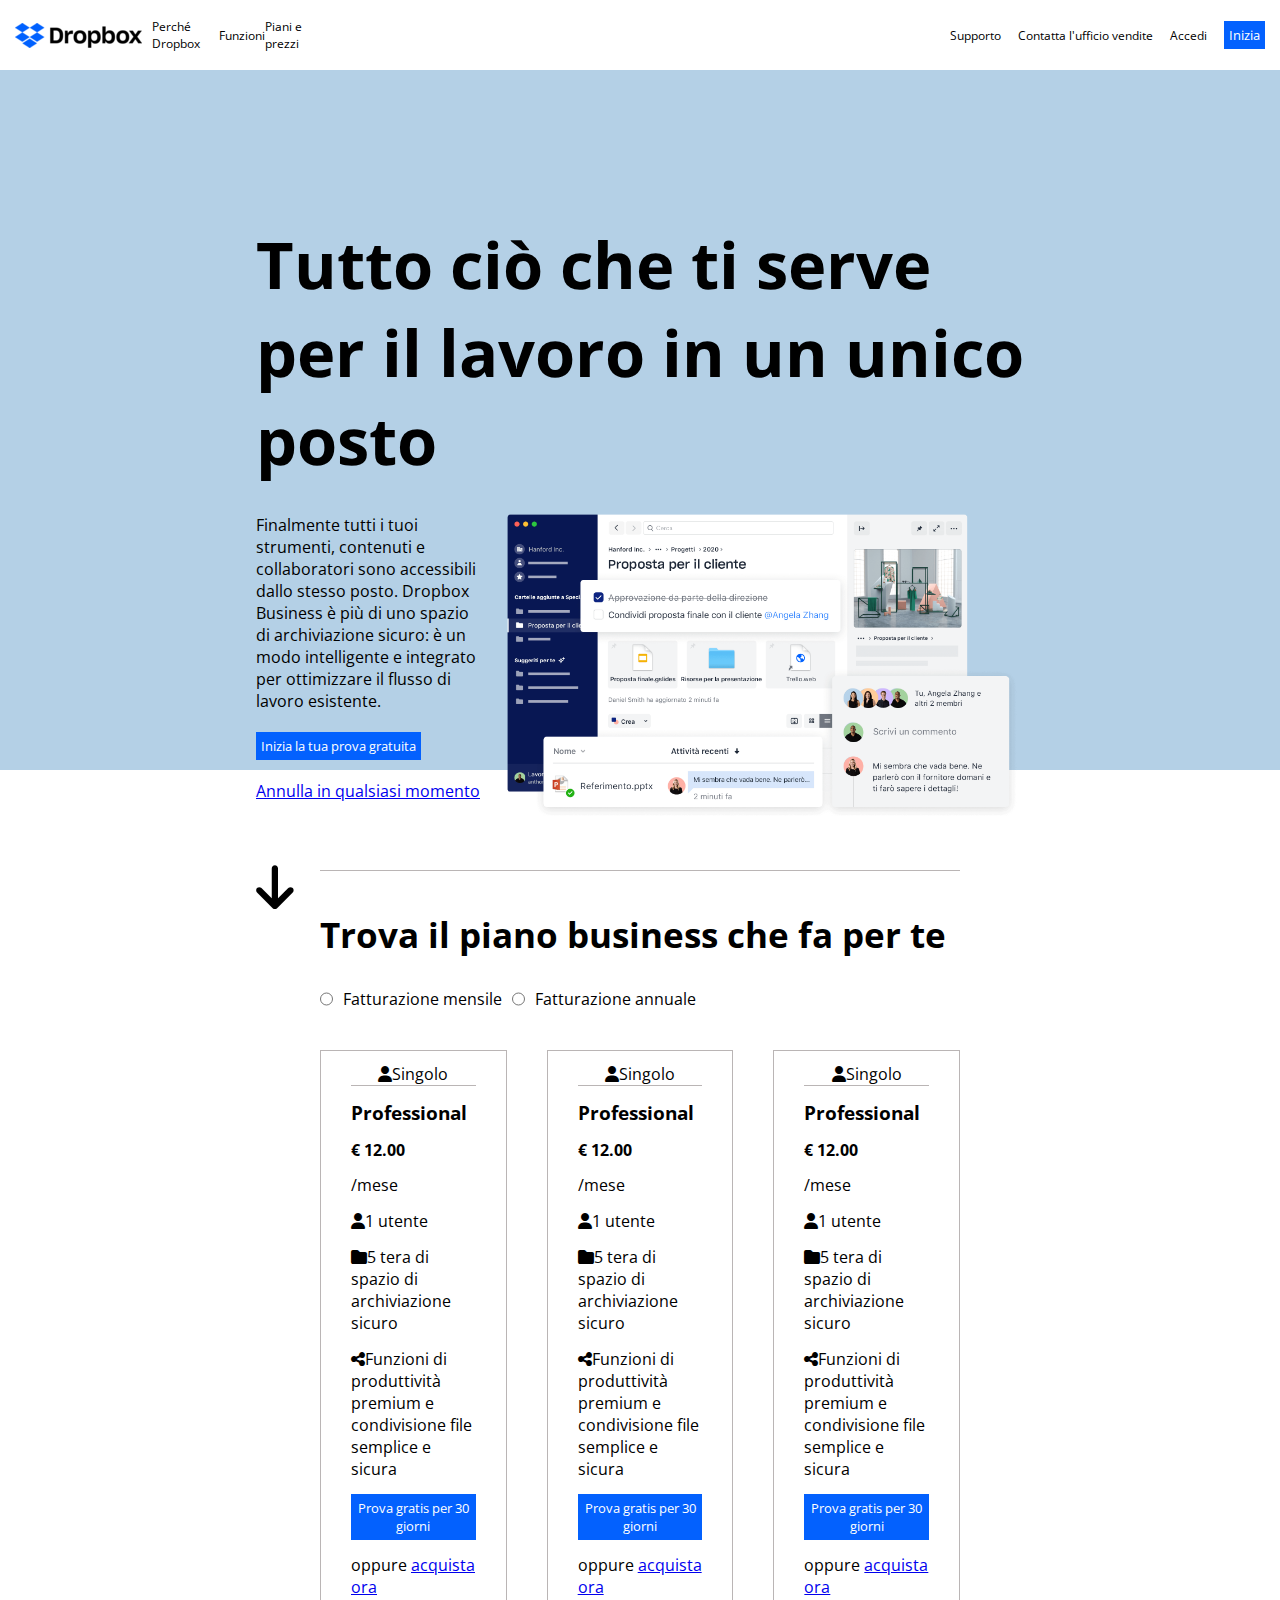
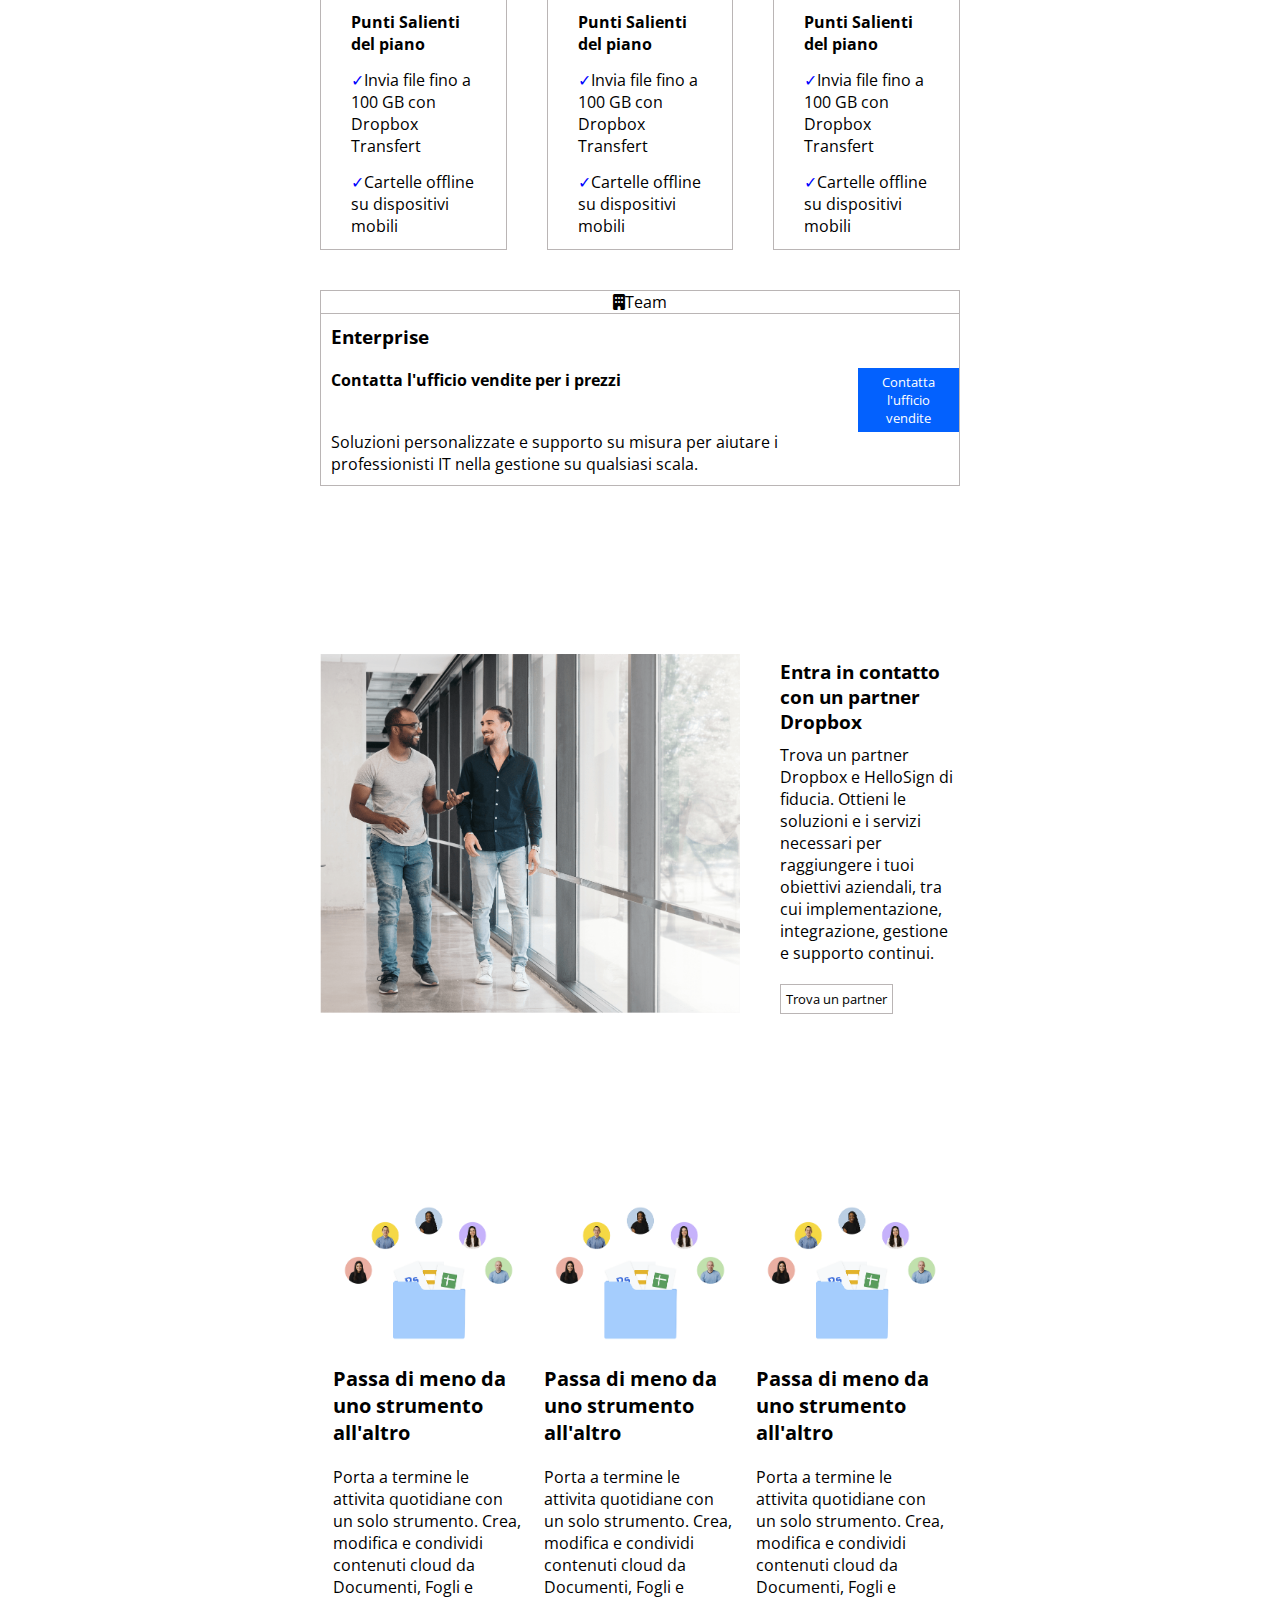
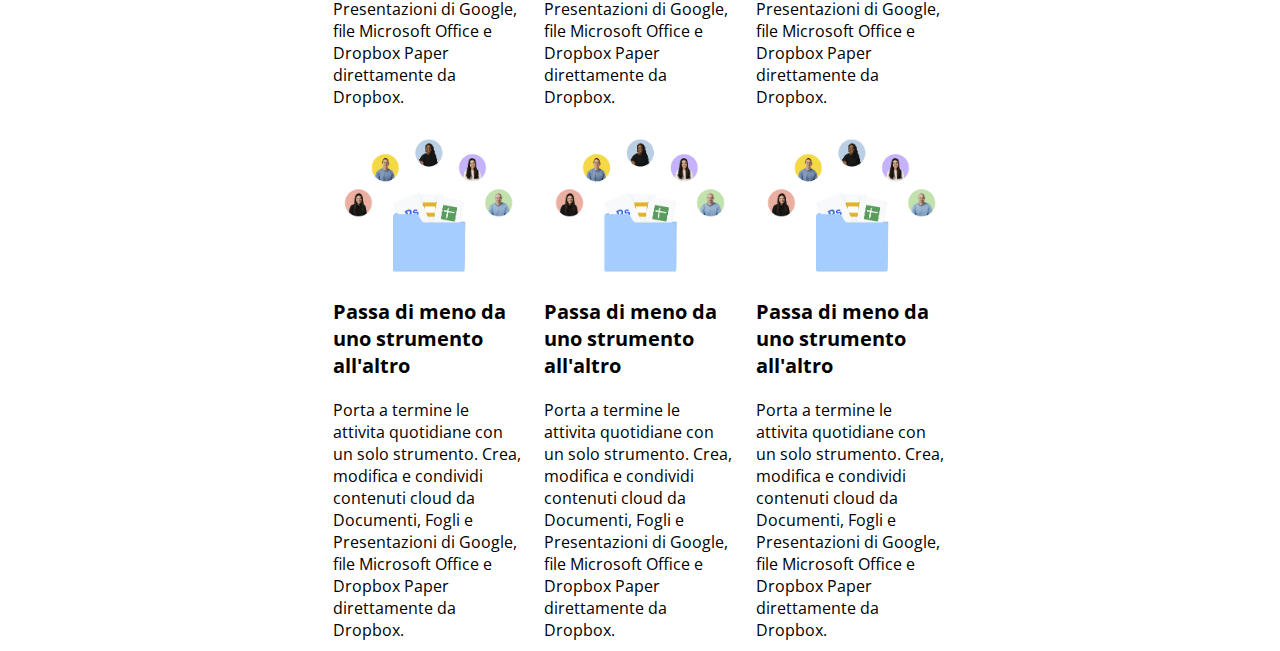
==== index.html @ 2110ebbe "add section operation" ====
<!DOCTYPE html>
<html lang="en">
<head>
    <meta charset="UTF-8">
    <meta name="viewport" content="width=device-width, initial-scale=1.0">
    <link rel="stylesheet" href="https://cdnjs.cloudflare.com/ajax/libs/font-awesome/6.7.1/css/all.min.css">
    <link rel="stylesheet" href="./css/style.css">
    <link href="https://fonts.googleapis.com/css2?family=Lato:ital,wght@0,100;0,300;0,400;0,700;0,900;1,100;1,300;1,400;1,700;1,900&family=Open+Sans:ital,wght@0,300..800;1,300..800&family=Roboto:ital,wght@0,100;0,300;0,400;0,500;0,700;0,900;1,100;1,300;1,400;1,500;1,700;1,900&display=swap" rel="stylesheet">
    <title>Dropbox</title>
</head>
<body>

    <!--header-->
    <header>

        <!--navbar header-->
        <nav class="navbar-header">
            <ul class="navbar-sx">
                <li class="logo"><img src="./img/logo-small.png" alt="logo dropbox"></li>
                <li><a href="#">Perché Dropbox</a></li>
                <li><a href="#">Funzioni</a></li>
                <li><a href="#">Piani e prezzi</a></li>
            </ul>
            <ul class="navbar-dx">
                <li><a href="#">Supporto</a></li>
                <li><a href="#">Contatta l'ufficio vendite</a></li>
                <li><a href="#">Accedi</a></li>
                <li><button>Inizia</button></li>
            </ul>
        </nav>
    </header>


    <!--jumbotron-->
    <section class="jumbotron">
        <h1>Tutto ciò che ti serve per il lavoro in un unico posto</h1> 
        <div class="jumbo-content">
            <div class="jumbo-paragraph">
                <p>Finalmente tutti i tuoi strumenti, contenuti e collaboratori sono accessibili dallo stesso posto.
                Dropbox Business è più di uno spazio di archiviazione sicuro: è un modo intelligente e integrato per ottimizzare il flusso di lavoro esistente.</p>
                <button>Inizia la tua prova gratuita</button><br>
                <a href="#">Annulla in qualsiasi momento</a><br>
                <i class="fa-solid fa-arrow-down"></i>    
            </div>
                  
            <div class="jumbo-image">
                <img src="./img/jumbo.png" alt="jumbo img">
            </div>
        </div>
    </section>
<!--main-->
<main class="container">

    <!--sezione piani acquisto-->
    <section class="plan">

        <!--titolo-->
        <h2>Trova il piano business che fa per te</h2>

        <!--radio button-->
        <label class="choice">
            <input type="radio" name="opzione" value="1"> Fatturazione mensile
            <input type="radio" name="opzione" value="2"> Fatturazione annuale
        </label>

        <!--card-->
        <div class="column">
            <div class="card">
                <p class="head"><span class="icon"><i class="fa-solid fa-user"></i></span>Singolo</p>
                <h3>Professional</h3>
                <h4>€ 12.00</h4>
                <p class="period">/mese</p>
                <p><span><i class="fa-solid fa-user"></i></span>1 utente</p>
                <p><span><i class="fa-solid fa-folder"></i></span>5 tera di spazio di archiviazione sicuro</p>
                <p><span><i class="fa-solid fa-share-nodes"></i></span>Funzioni di produttività premium e condivisione file semplice e sicura</p>
                <button>Prova gratis per 30 giorni</button>
                <p>oppure <a href="#">acquista ora</a></p>
                <h4>Punti Salienti del piano</h4>
                <p><span class="check">&check;</span>Invia file fino a 100 GB con Dropbox Transfert</p>
                <p><span class="check">&check;</span>Cartelle offline su dispositivi mobili</p>
            </div>

            <div class="card">
                <p class="head"><span class="icon"><i class="fa-solid fa-user"></i></span>Singolo</p>
                <h3>Professional</h3>
                <h4>€ 12.00</h4>
                <p class="period">/mese</p>
                <p><span><i class="fa-solid fa-user"></i></span>1 utente</p>
                <p><span><i class="fa-solid fa-folder"></i></span>5 tera di spazio di archiviazione sicuro</p>
                <p><span><i class="fa-solid fa-share-nodes"></i></span>Funzioni di produttività premium e condivisione file semplice e sicura</p>
                <button>Prova gratis per 30 giorni</button>
                <p>oppure <a href="#">acquista ora</a></p>
                <h4>Punti Salienti del piano</h4>
                <p><span class="check">&check;</span>Invia file fino a 100 GB con Dropbox Transfert</p>
                <p><span class="check">&check;</span>Cartelle offline su dispositivi mobili</p>
            </div>
            
            <div class="card">
                <p class="head"><span class="icon"><i class="fa-solid fa-user"></i></span>Singolo</p>
                <h3>Professional</h3>
                <h4>€ 12.00</h4>
                <p class="period">/mese</p>
                <p><span><i class="fa-solid fa-user"></i></span>1 utente</p>
                <p><span><i class="fa-solid fa-folder"></i></span>5 tera di spazio di archiviazione sicuro</p>
                <p><span><i class="fa-solid fa-share-nodes"></i></span>Funzioni di produttività premium e condivisione file semplice e sicura</p>
                <button>Prova gratis per 30 giorni</button>
                <p>oppure <a href="#">acquista ora</a></p>
                <h4>Punti Salienti del piano</h4>
                <p><span class="check">&check;</span>Invia file fino a 100 GB con Dropbox Transfert</p>
                <p><span class="check">&check;</span>Cartelle offline su dispositivi mobili</p>
            </div>
        </div>

        <div class="team">
           <div class="head"><span><i class="fa-solid fa-building"></i></span>Team</div>
                <div class="team-body">
                    <div class="enterprise">
                        <h3>Enterprise</h3>
                        <h4>Contatta l'ufficio vendite per i prezzi</h4>
                        <p>Soluzioni personalizzate e supporto su misura per aiutare i professionisti IT nella gestione su qualsiasi scala.</p>
                    </div>
                    <div class="office">
                        <button>Contatta l'ufficio vendite</button>
                    </div>
                </div>
           
        </div>

        <!--sezione partner-->
        <div class="partner">
            <div class="partner-content">
                <div class="partner-image">
                    <img src="./img/partner.png" alt="due colleghi in ufficio">
                </div>
                <div class="partner-p">
                    <h3>Entra in contatto con un partner Dropbox</h3>
                    <p>Trova un partner Dropbox e HelloSign di fiducia. Ottieni le soluzioni e i servizi necessari per raggiungere i tuoi obiettivi aziendali, tra cui implementazione, integrazione, gestione e supporto continui.</p>
                    <button>Trova un partner</button>
                </div>
            </div>
            
            
        </div>

<!--sezione operazioni dropbox-->

            

<section class="operation">
            
    <div class="operation-content">
        <div class="card-business">
            <div class="card-business-image">
                <img src="./img/business-feature-switching-tools.png" alt="immagine dropbox">
            </div>
            <div class="card-business-p">
                <h2>Passa di meno da uno strumento all'altro</h2>
                <p>Porta a termine le attivita quotidiane con un solo strumento. Crea, modifica e condividi contenuti cloud da
                Documenti, Fogli e Presentazioni di Google, file Microsoft Office e Dropbox
                Paper direttamente da Dropbox.</p>
            </div>
        </div>

        <div class="card-business">
            <div class="card-business-image">
                <img src="./img/business-feature-switching-tools.png" alt="immagine dropbox">
            </div>
            <div class="card-business-p">
                <h2>Passa di meno da uno strumento all'altro</h2>
                <p>Porta a termine le attivita quotidiane con un solo strumento. Crea, modifica e condividi contenuti cloud da
                Documenti, Fogli e Presentazioni di Google, file Microsoft Office e Dropbox
                Paper direttamente da Dropbox.</p>
            </div>
        </div>

        <div class="card-business">
            <div class="card-business-image">
                <img src="./img/business-feature-switching-tools.png" alt="immagine dropbox">
            </div>
            <div class="card-business-p">
                <h2>Passa di meno da uno strumento all'altro</h2>
                <p>Porta a termine le attivita quotidiane con un solo strumento. Crea, modifica e condividi contenuti cloud da
                Documenti, Fogli e Presentazioni di Google, file Microsoft Office e Dropbox
                Paper direttamente da Dropbox.</p>
            </div>
        </div>

        <div class="card-business">
            <div class="card-business-image">
                <img src="./img/business-feature-switching-tools.png" alt="immagine dropbox">
            </div>
            <div class="card-business-p">
                <h2>Passa di meno da uno strumento all'altro</h2>
                <p>Porta a termine le attivita quotidiane con un solo strumento. Crea, modifica e condividi contenuti cloud da
                Documenti, Fogli e Presentazioni di Google, file Microsoft Office e Dropbox
                Paper direttamente da Dropbox.</p>
            </div>
        </div>


        <div class="card-business">
            <div class="card-business-image">
                <img src="./img/business-feature-switching-tools.png" alt="immagine dropbox">
            </div>
            <div class="card-business-p">
                <h2>Passa di meno da uno strumento all'altro</h2>
                <p>Porta a termine le attivita quotidiane con un solo strumento. Crea, modifica e condividi contenuti cloud da
                Documenti, Fogli e Presentazioni di Google, file Microsoft Office e Dropbox
                Paper direttamente da Dropbox.</p>
            </div>
        </div>

        <div class="card-business">
            <div class="card-business-image">
                <img src="./img/business-feature-switching-tools.png" alt="immagine dropbox">
            </div>
            <div class="card-business-p">
                <h2>Passa di meno da uno strumento all'altro</h2>
                <p>Porta a termine le attivita quotidiane con un solo strumento. Crea, modifica e condividi contenuti cloud da
                Documenti, Fogli e Presentazioni di Google, file Microsoft Office e Dropbox
                Paper direttamente da Dropbox.</p>
            </div>
        </div>
            

        
    </div>
    
</section>


    










    </main>
---- css/style.css ----
* {
    margin:0;
    padding:0;
    box-sizing:border-box;
}

body * {
    font-family:"Open Sans";
}

header {
    display:flex;
    align-items:center;
    width:100%;
    height:70px;
}

.logo {
    display:flex;
    justify-content:center;
    /*debug*/
    padding:10px;
}

.navbar-header {
    display:flex;
    align-items:center;
    justify-content:space-between;
    width:100%;
    padding-left:5px;
    padding-right:15px;
    font-size:12px;
}

.navbar-header ul {
    display:flex;
    justify-content:space-between;
    align-items:center;
    width:25%;
}

.navbar-header ul li{
    display:flex;
    justify-content:space-between;
    align-items:center;
    list-style-type:none;
}

.navbar-header ul li a {
    text-decoration:none;
    color:black;
}
button{
    background-color:#0361FE;
    color:white;
    border:none;
    padding:5px;
}

.jumbotron {
    width:100%;
    background-color:#B4D0E6;
    height:700px;
}

.jumbo-content {
    margin:0 auto;
    width:80%;
}

h1 {
    margin:0 auto;
    width:60%;
    font-size:65px;
    padding-top:150px;
}

.jumbo-content{
    display:flex;
    justify-content:center;
    width:60%;
    padding-top:30px;
}

.jumbo-paragraph{
    width:30%;
}
.jumbo-paragraph > * {
    margin-bottom:20px;
}

.fa-arrow-down {
    margin-top:60px;
    font-size:50px;
}

.jumbo-image{
    width:70%;
}

.jumbo-image img {
    max-width:100%;
}

/*plan*/

.container {
    margin:0 auto;
    width:50%;
}

.plan{
    /*debug*/
    margin-top:100px;
    border-top:1px solid rgb(186, 181, 181);
}

h2{
    font-size:35px;
    margin-top:40px;
    
}

.choice {
    margin-top:30px;
    display:flex;
    gap:10px;
}

.column{
    display:flex;
    align-content: space-between; 
    gap:40px;
    margin-top:40px;
    height:800px;
}

.head{
    text-align:center;
    border-bottom:1px solid rgb(186, 181, 181);
}

.check {
    color:blue;
}

.card{
    display:flex;
    flex-direction:column;  
    justify-content:space-around;
    align-content:center;
    width:33%;
    padding: 5px 30px;
    border:1px solid rgb(186, 181, 181);
}

.team {
    margin-top:40px;
    border:1px solid rgb(186, 181, 181);
}

.team-body{
    display:flex;
    justify-content:space-between;
    align-items:center;
}

.enterprise>*{
    padding:10px;
}

.enterprise > :last-child {
    margin-top: 20px;
}

.partner-content {
    display:flex;
    align-items:center;
    justify-content:center;
    gap:40px;
    height:700px;
}

.partner-image{
    width:70%;
}

.partner-image img{
    max-width:100%;
}

.partner-p{
    width:30%;
}

.partner-p p {
    margin-top:10px;
    margin-bottom:20px;
}

.partner-p button{
    background-color:white;
    color:black;
    border: 1px solid rgb(186, 181, 181);
}

.operation {
    
    background:blue;
}

.operation-content{
    margin:0 auto;
    display:flex;
    flex-wrap:wrap;
    justify-content:center;
    align-items:center;
    background-color:white;
    width:100%
}

.card-business{
    padding:10px;
    width:33%;
}

.card-business-image {
    width:100%;
    height:60%;
}

.card-business-image img {
    max-width:100%;
}

.card-business-p {
    height:40%;
    width:100%;
}

.card-business-p h2 {
    font-size:20px;
    width:100%;
    margin-top:10px;
    margin-bottom:20px;
}
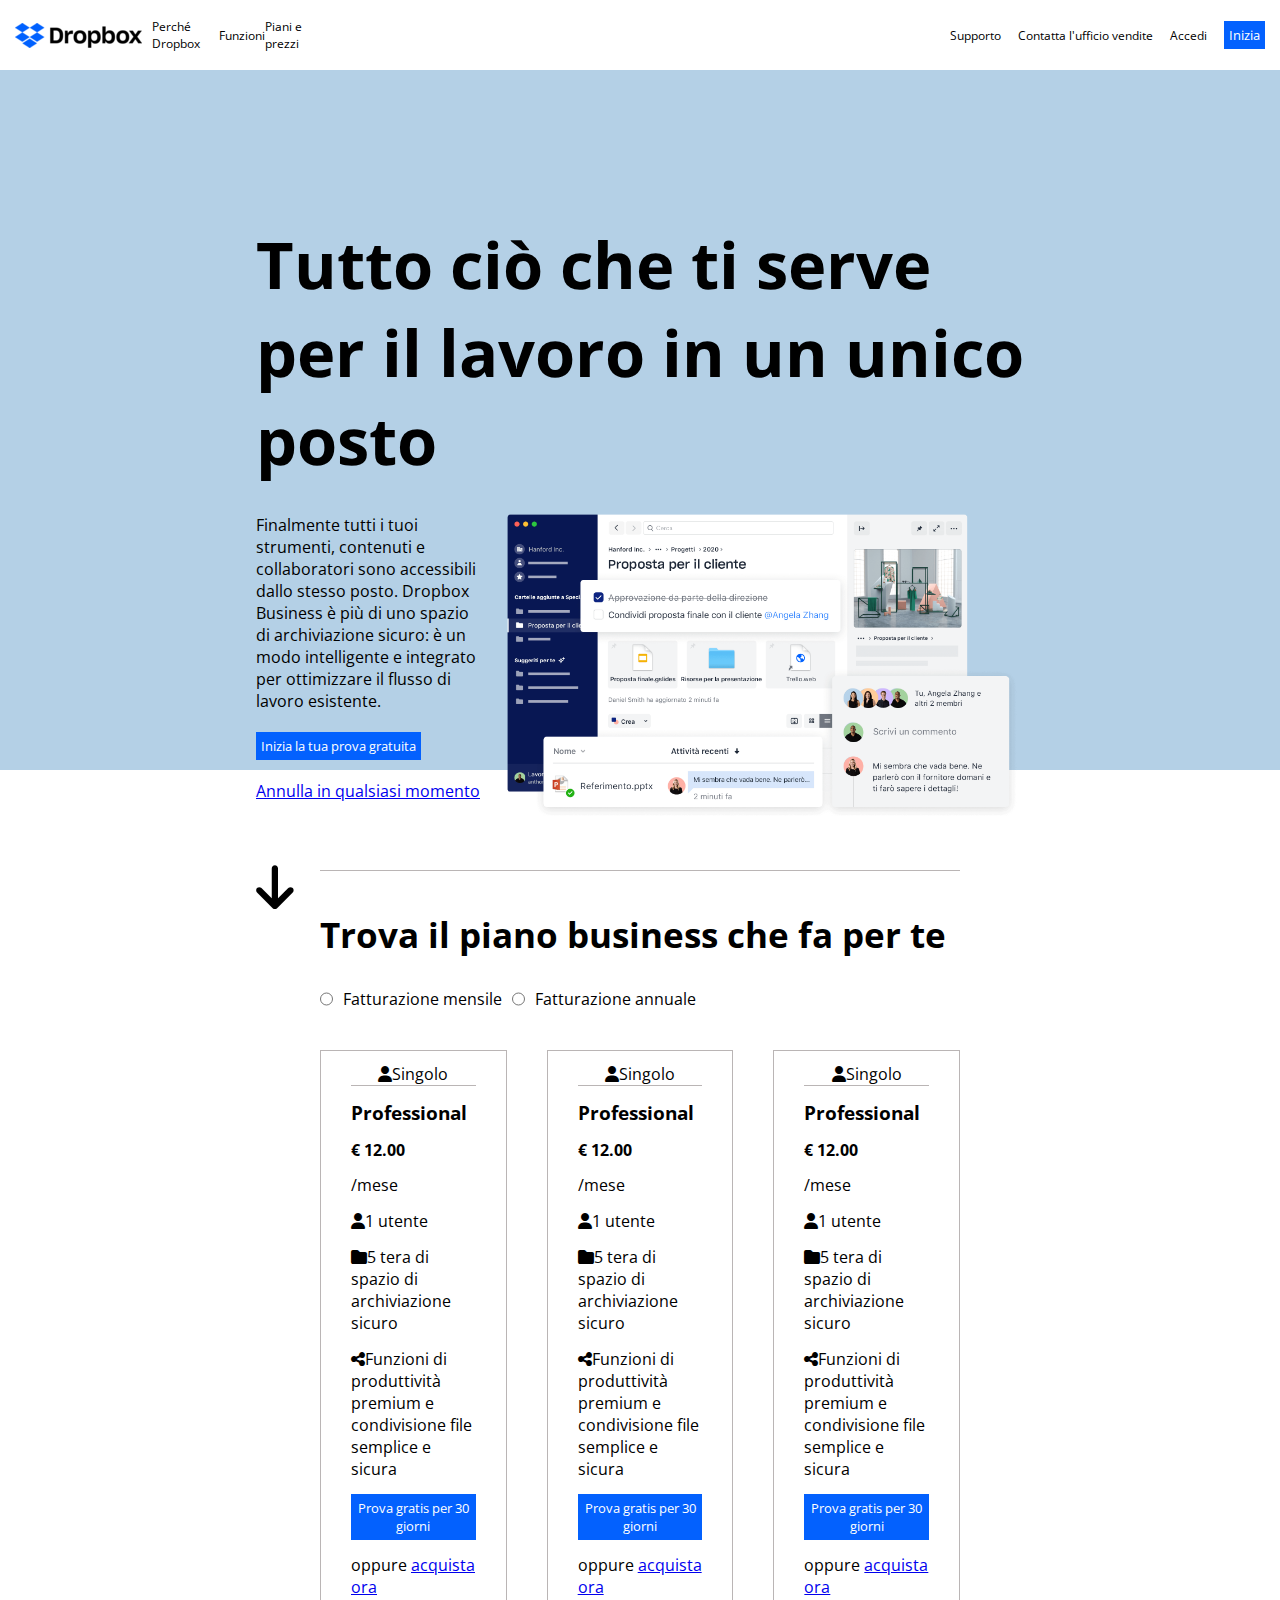
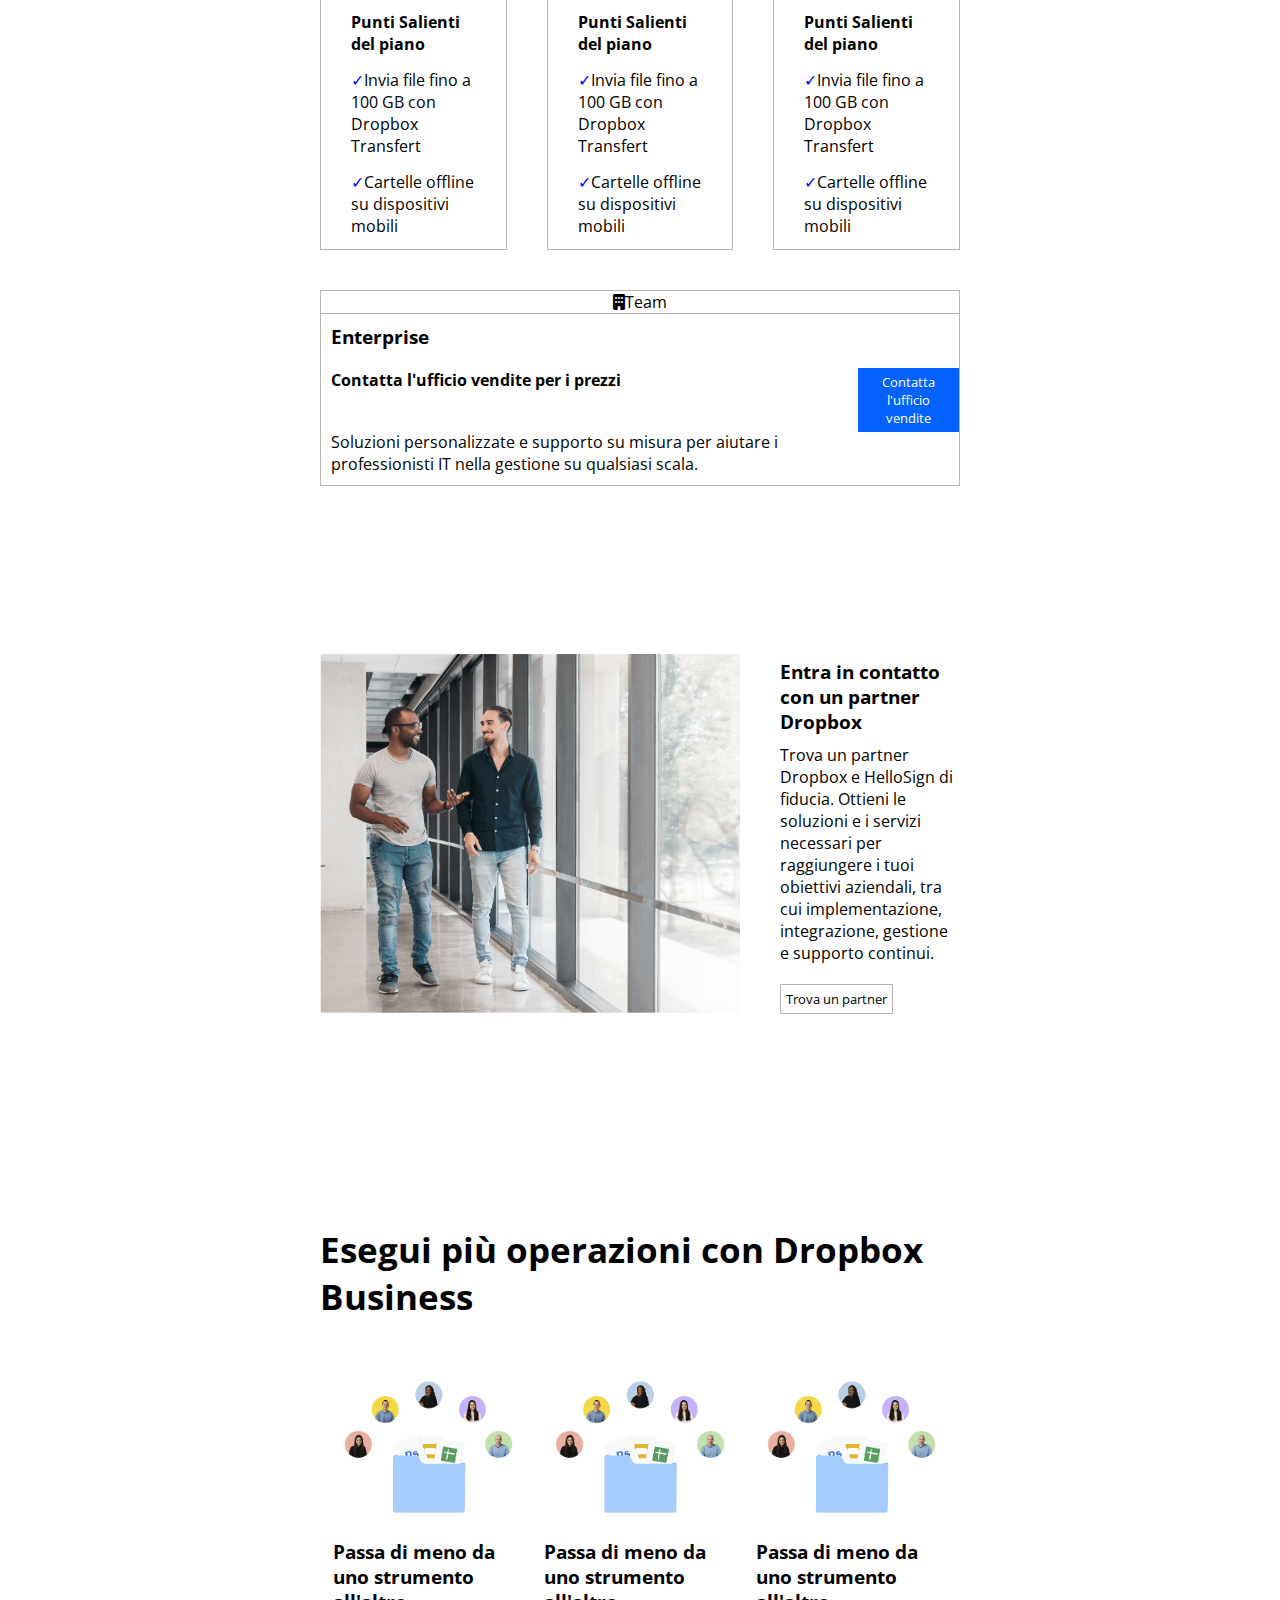
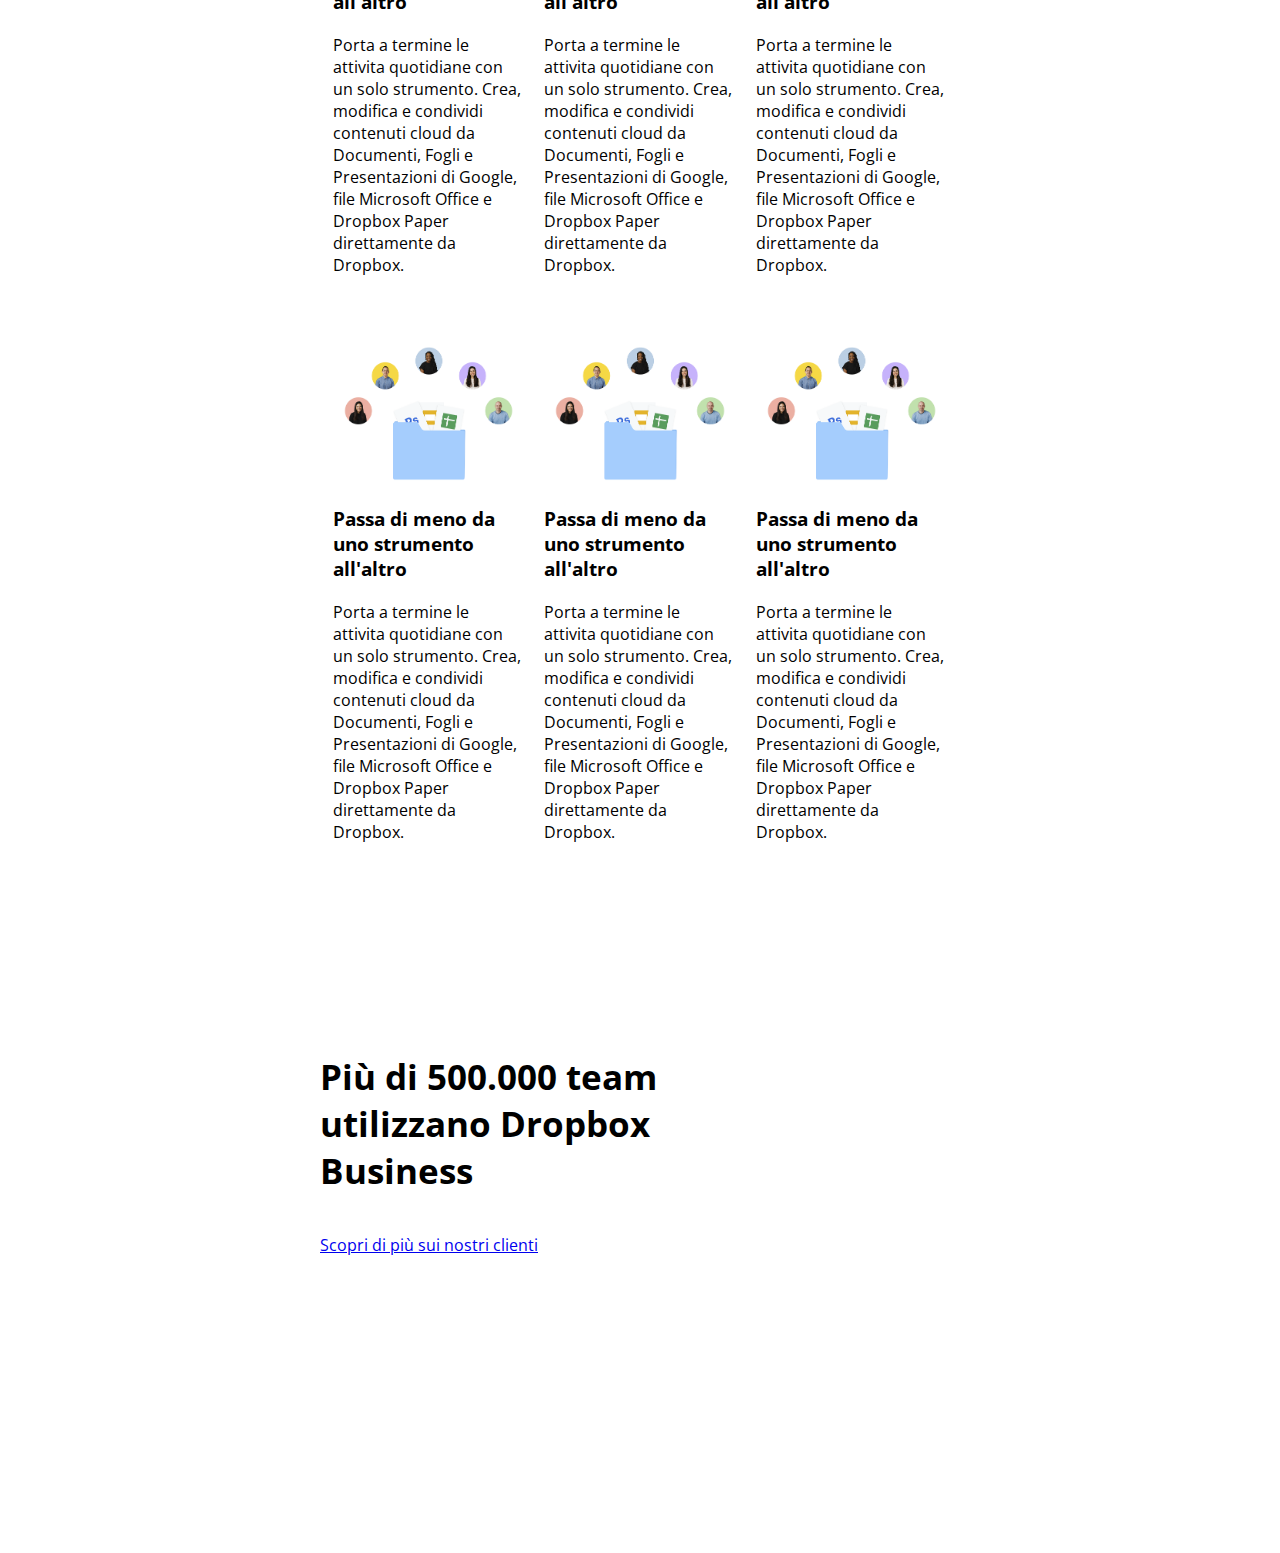
==== commit 03b8b923: "add last section" ====
--- a/index.html
+++ b/index.html
@@ -147,75 +147,76 @@
             
 
 <section class="operation">
-            
+    <h2>Esegui più operazioni con Dropbox Business</h2>
     <div class="operation-content">
-        <div class="card-business">
-            <div class="card-business-image">
-                <img src="./img/business-feature-switching-tools.png" alt="immagine dropbox">
-            </div>
-            <div class="card-business-p">
-                <h2>Passa di meno da uno strumento all'altro</h2>
-                <p>Porta a termine le attivita quotidiane con un solo strumento. Crea, modifica e condividi contenuti cloud da
-                Documenti, Fogli e Presentazioni di Google, file Microsoft Office e Dropbox
-                Paper direttamente da Dropbox.</p>
-            </div>
-        </div>
-
-        <div class="card-business">
-            <div class="card-business-image">
-                <img src="./img/business-feature-switching-tools.png" alt="immagine dropbox">
-            </div>
-            <div class="card-business-p">
-                <h2>Passa di meno da uno strumento all'altro</h2>
-                <p>Porta a termine le attivita quotidiane con un solo strumento. Crea, modifica e condividi contenuti cloud da
-                Documenti, Fogli e Presentazioni di Google, file Microsoft Office e Dropbox
-                Paper direttamente da Dropbox.</p>
-            </div>
-        </div>
-
-        <div class="card-business">
-            <div class="card-business-image">
-                <img src="./img/business-feature-switching-tools.png" alt="immagine dropbox">
-            </div>
-            <div class="card-business-p">
-                <h2>Passa di meno da uno strumento all'altro</h2>
-                <p>Porta a termine le attivita quotidiane con un solo strumento. Crea, modifica e condividi contenuti cloud da
-                Documenti, Fogli e Presentazioni di Google, file Microsoft Office e Dropbox
-                Paper direttamente da Dropbox.</p>
-            </div>
-        </div>
-
-        <div class="card-business">
-            <div class="card-business-image">
-                <img src="./img/business-feature-switching-tools.png" alt="immagine dropbox">
-            </div>
-            <div class="card-business-p">
-                <h2>Passa di meno da uno strumento all'altro</h2>
-                <p>Porta a termine le attivita quotidiane con un solo strumento. Crea, modifica e condividi contenuti cloud da
-                Documenti, Fogli e Presentazioni di Google, file Microsoft Office e Dropbox
-                Paper direttamente da Dropbox.</p>
-            </div>
-        </div>
-
-
-        <div class="card-business">
-            <div class="card-business-image">
-                <img src="./img/business-feature-switching-tools.png" alt="immagine dropbox">
-            </div>
-            <div class="card-business-p">
-                <h2>Passa di meno da uno strumento all'altro</h2>
-                <p>Porta a termine le attivita quotidiane con un solo strumento. Crea, modifica e condividi contenuti cloud da
-                Documenti, Fogli e Presentazioni di Google, file Microsoft Office e Dropbox
-                Paper direttamente da Dropbox.</p>
-            </div>
-        </div>
-
-        <div class="card-business">
-            <div class="card-business-image">
-                <img src="./img/business-feature-switching-tools.png" alt="immagine dropbox">
-            </div>
-            <div class="card-business-p">
-                <h2>Passa di meno da uno strumento all'altro</h2>
+        
+        <div class="card-business">
+            <div class="card-business-image">
+                <img src="./img/business-feature-switching-tools.png" alt="immagine dropbox">
+            </div>
+            <div class="card-business-p">
+                <h3>Passa di meno da uno strumento all'altro</h3>
+                <p>Porta a termine le attivita quotidiane con un solo strumento. Crea, modifica e condividi contenuti cloud da
+                Documenti, Fogli e Presentazioni di Google, file Microsoft Office e Dropbox
+                Paper direttamente da Dropbox.</p>
+            </div>
+        </div>
+
+        <div class="card-business">
+            <div class="card-business-image">
+                <img src="./img/business-feature-switching-tools.png" alt="immagine dropbox">
+            </div>
+            <div class="card-business-p">
+                <h3>Passa di meno da uno strumento all'altro</h3>
+                <p>Porta a termine le attivita quotidiane con un solo strumento. Crea, modifica e condividi contenuti cloud da
+                Documenti, Fogli e Presentazioni di Google, file Microsoft Office e Dropbox
+                Paper direttamente da Dropbox.</p>
+            </div>
+        </div>
+
+        <div class="card-business">
+            <div class="card-business-image">
+                <img src="./img/business-feature-switching-tools.png" alt="immagine dropbox">
+            </div>
+            <div class="card-business-p">
+                <h3>Passa di meno da uno strumento all'altro</h3>
+                <p>Porta a termine le attivita quotidiane con un solo strumento. Crea, modifica e condividi contenuti cloud da
+                Documenti, Fogli e Presentazioni di Google, file Microsoft Office e Dropbox
+                Paper direttamente da Dropbox.</p>
+            </div>
+        </div>
+
+        <div class="card-business">
+            <div class="card-business-image">
+                <img src="./img/business-feature-switching-tools.png" alt="immagine dropbox">
+            </div>
+            <div class="card-business-p">
+                <h3>Passa di meno da uno strumento all'altro</h3>
+                <p>Porta a termine le attivita quotidiane con un solo strumento. Crea, modifica e condividi contenuti cloud da
+                Documenti, Fogli e Presentazioni di Google, file Microsoft Office e Dropbox
+                Paper direttamente da Dropbox.</p>
+            </div>
+        </div>
+
+
+        <div class="card-business">
+            <div class="card-business-image">
+                <img src="./img/business-feature-switching-tools.png" alt="immagine dropbox">
+            </div>
+            <div class="card-business-p">
+                <h3>Passa di meno da uno strumento all'altro</h3>
+                <p>Porta a termine le attivita quotidiane con un solo strumento. Crea, modifica e condividi contenuti cloud da
+                Documenti, Fogli e Presentazioni di Google, file Microsoft Office e Dropbox
+                Paper direttamente da Dropbox.</p>
+            </div>
+        </div>
+
+        <div class="card-business">
+            <div class="card-business-image">
+                <img src="./img/business-feature-switching-tools.png" alt="immagine dropbox">
+            </div>
+            <div class="card-business-p">
+                <h3>Passa di meno da uno strumento all'altro</h3>
                 <p>Porta a termine le attivita quotidiane con un solo strumento. Crea, modifica e condividi contenuti cloud da
                 Documenti, Fogli e Presentazioni di Google, file Microsoft Office e Dropbox
                 Paper direttamente da Dropbox.</p>
@@ -228,8 +229,14 @@
     
 </section>
 
-
+<section class="clients">
+    <div class="clients-content">
+        <h2>Più di 500.000 team utilizzano Dropbox Business</h2>
+    <a href="#">Scopri di più sui nostri clienti</a>
+    </div>
     
+</section>
+    
 
 
 
--- a/css/style.css
+++ b/css/style.css
@@ -204,11 +204,6 @@
     border: 1px solid rgb(186, 181, 181);
 }
 
-.operation {
-    
-    background:blue;
-}
-
 .operation-content{
     margin:0 auto;
     display:flex;
@@ -220,6 +215,7 @@
 }
 
 .card-business{
+    margin-top:40px;
     padding:10px;
     width:33%;
 }
@@ -238,9 +234,24 @@
     width:100%;
 }
 
-.card-business-p h2 {
-    font-size:20px;
+.card-business-p h3 {
     width:100%;
     margin-top:10px;
     margin-bottom:20px;
-}+}
+
+.operation-content h2 {
+    font-size:35px;
+    margin-bottom:30px;
+}
+
+.clients {
+    margin-top:200px;
+    width:70%;
+    height:500px;
+}
+
+.clients-content h2{
+    margin-bottom:40px;
+}
+
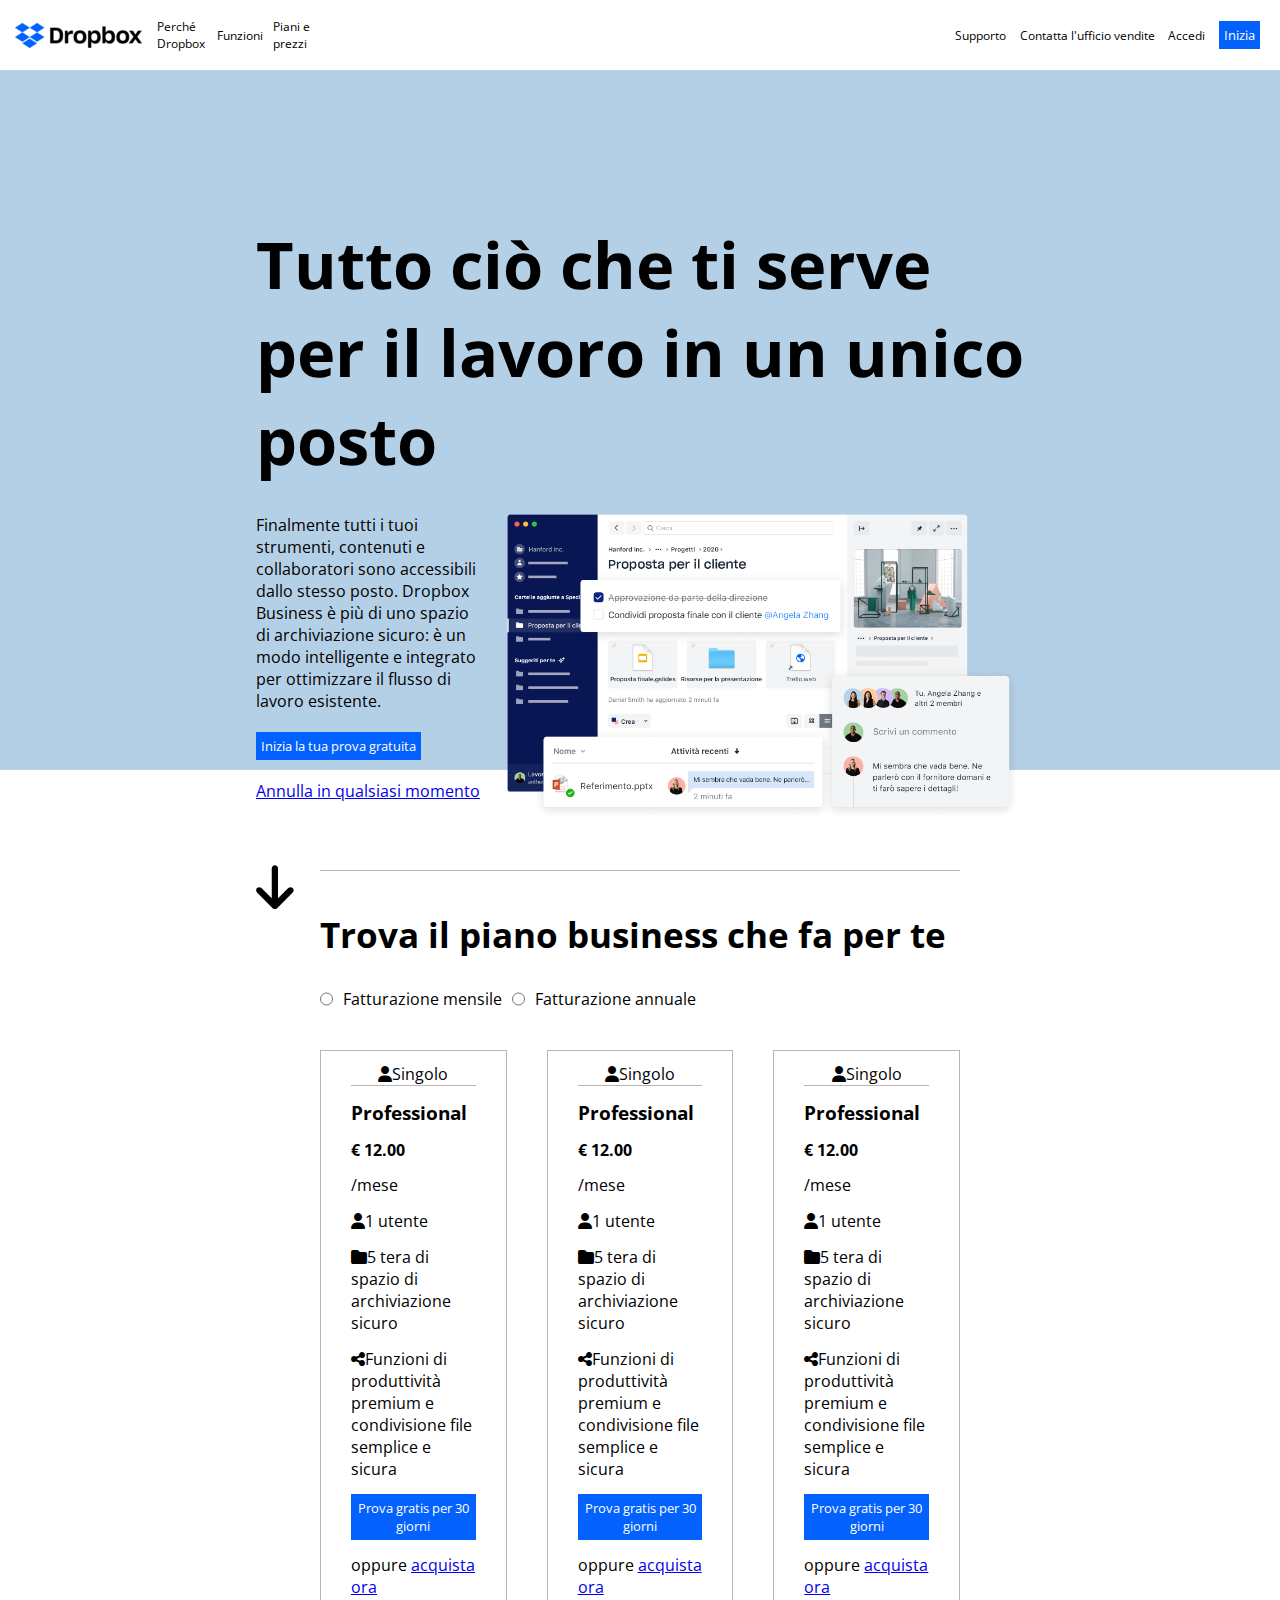
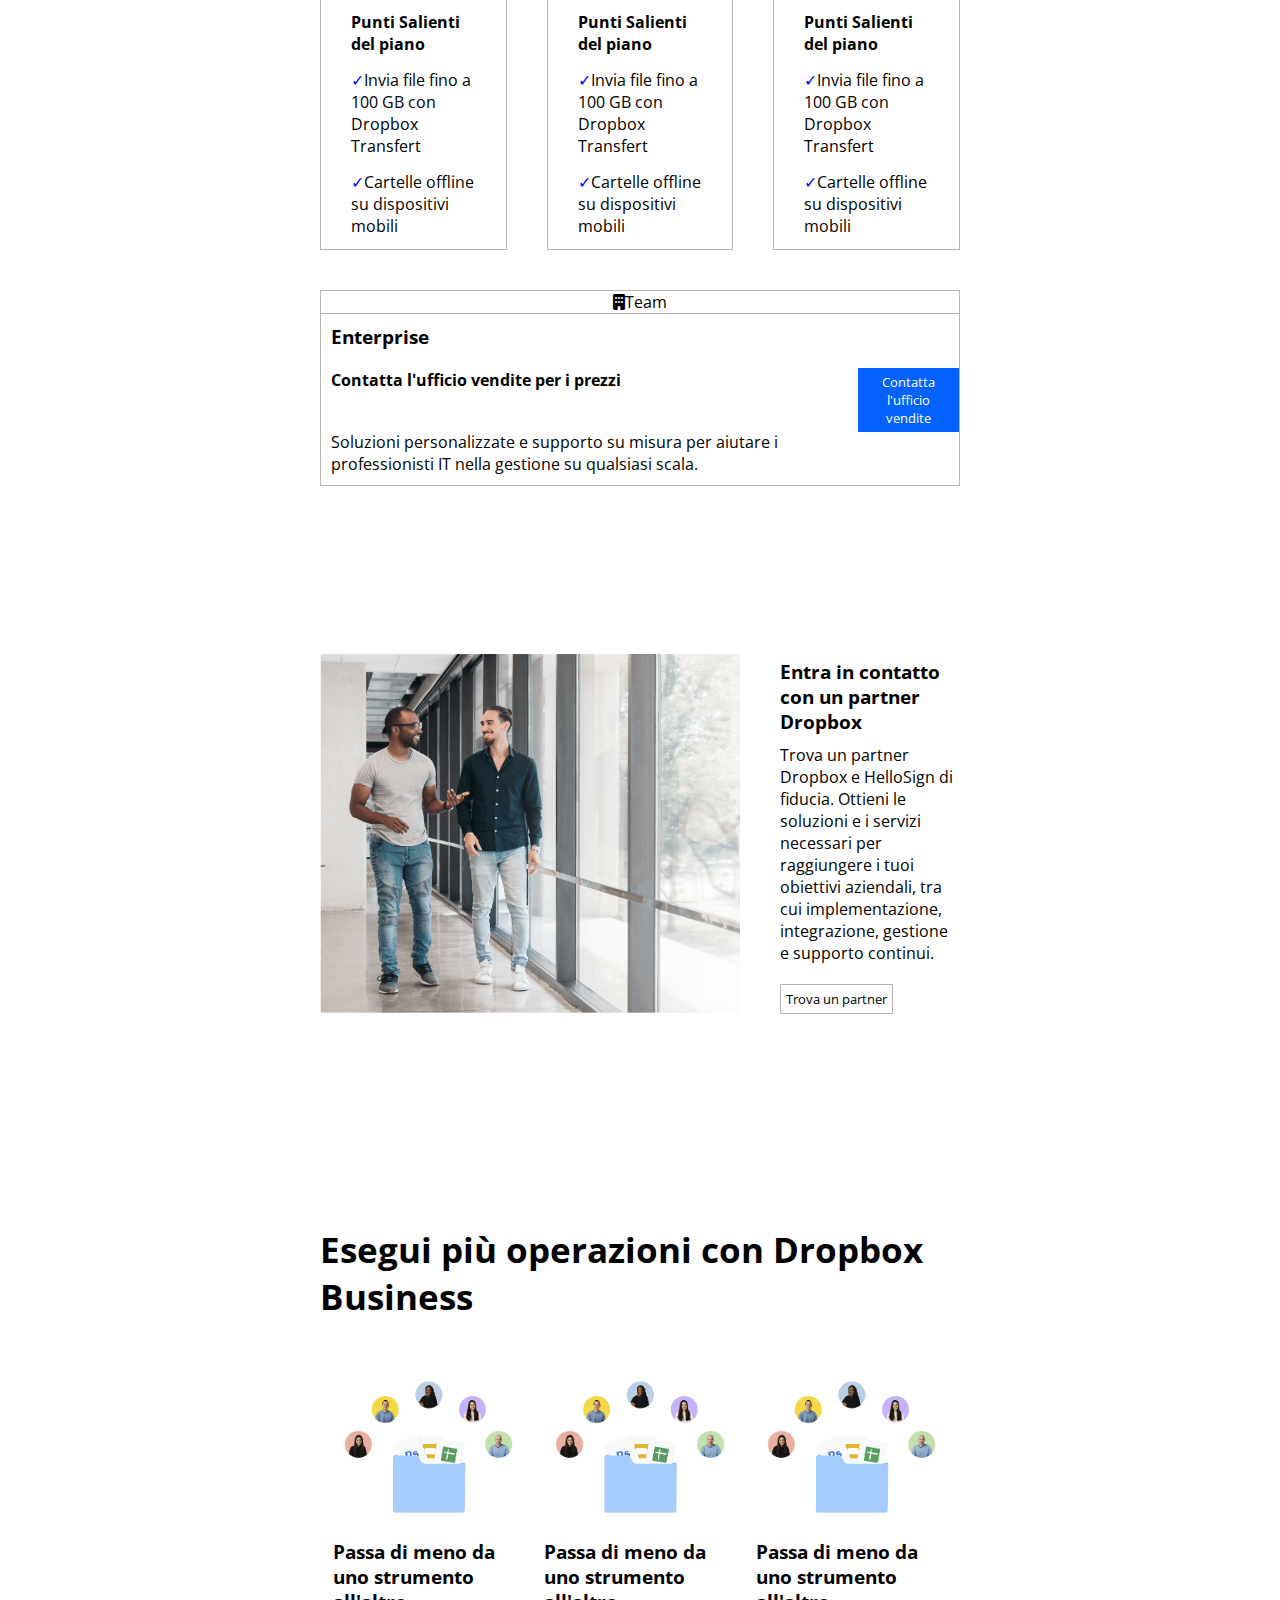
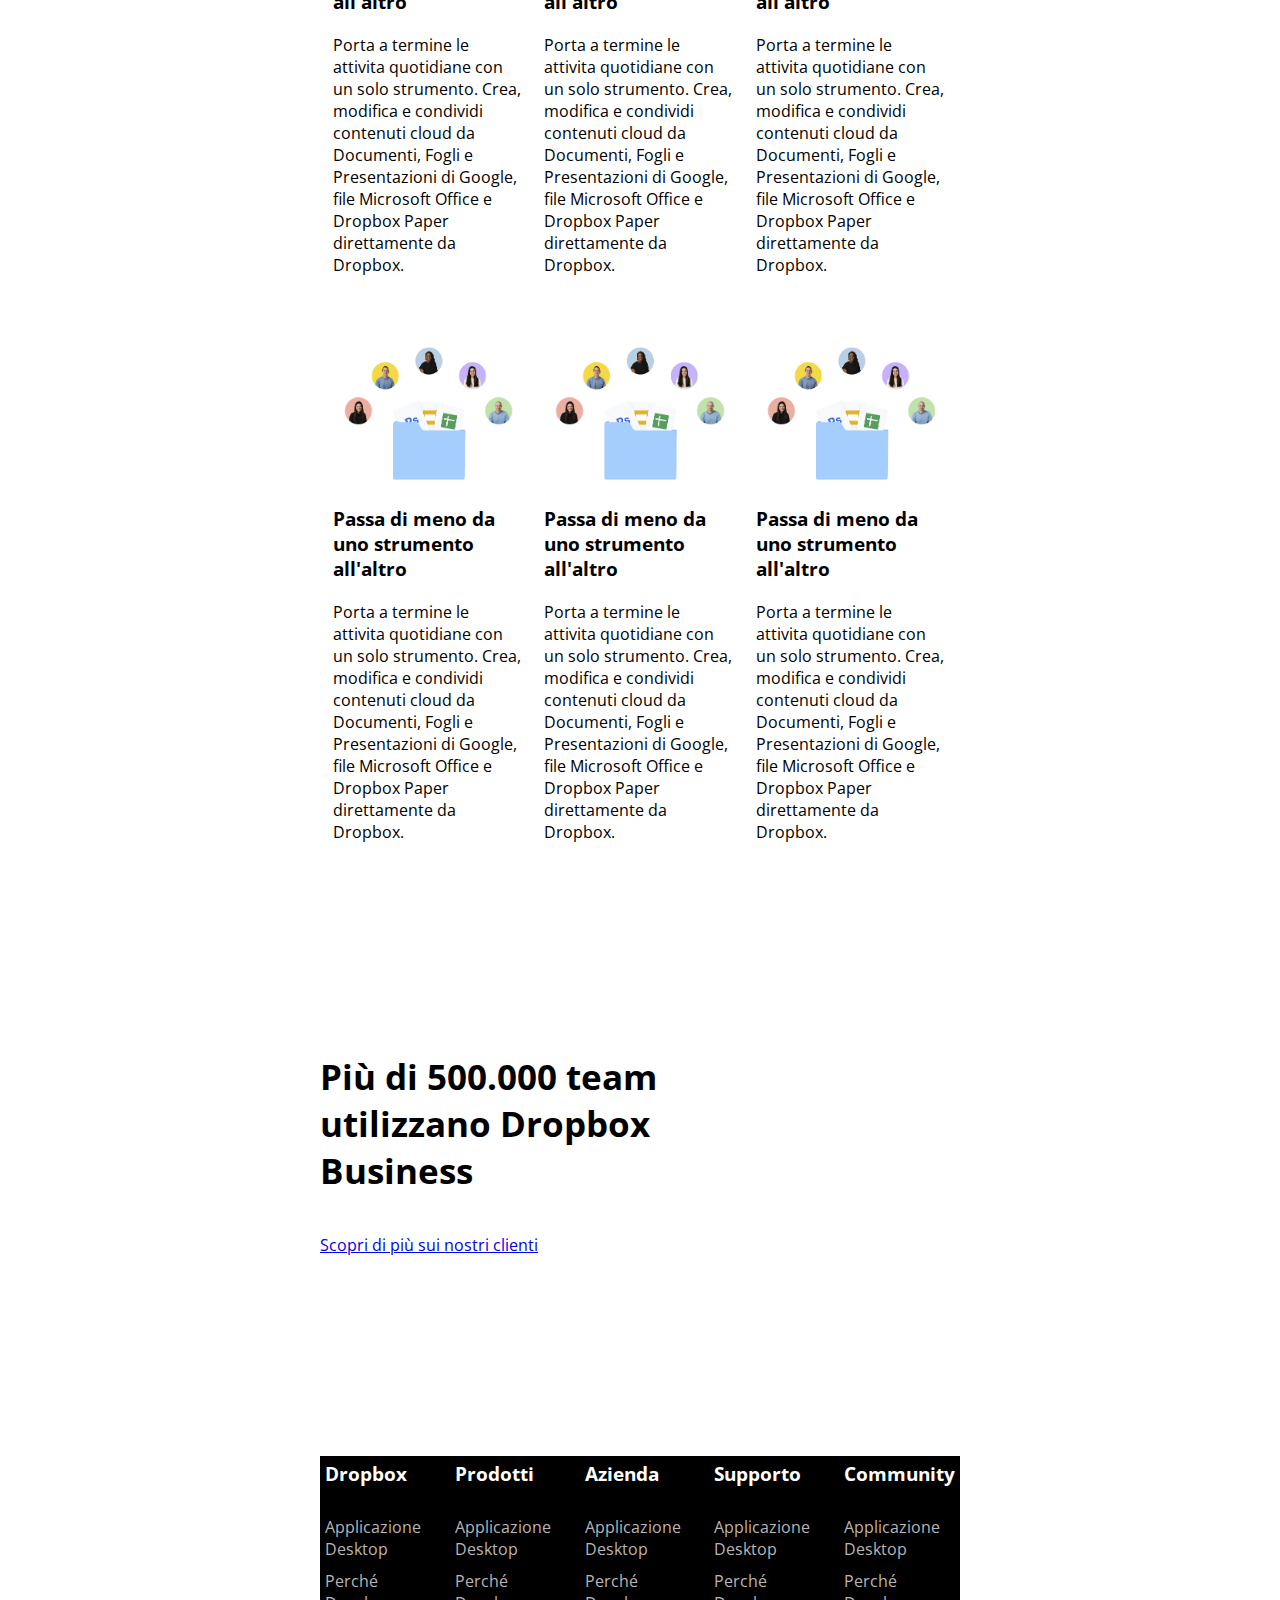
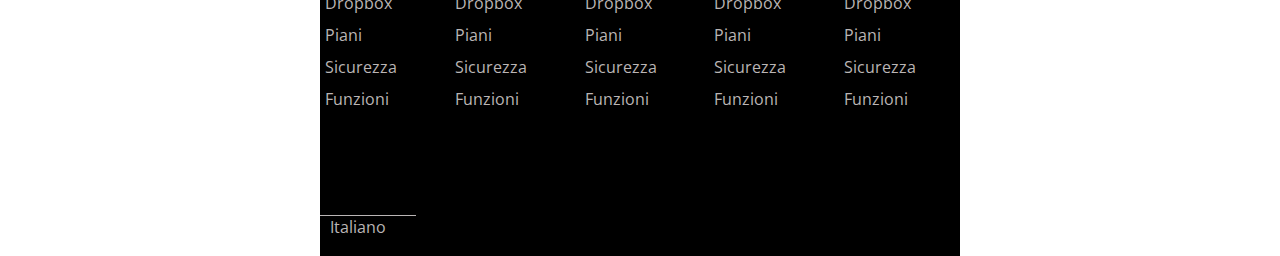
==== commit 74edaaf9: "add footer" ====
--- a/index.html
+++ b/index.html
@@ -1,251 +1,310 @@
 <!DOCTYPE html>
 <html lang="en">
-<head>
-    <meta charset="UTF-8">
-    <meta name="viewport" content="width=device-width, initial-scale=1.0">
-    <link rel="stylesheet" href="https://cdnjs.cloudflare.com/ajax/libs/font-awesome/6.7.1/css/all.min.css">
-    <link rel="stylesheet" href="./css/style.css">
-    <link href="https://fonts.googleapis.com/css2?family=Lato:ital,wght@0,100;0,300;0,400;0,700;0,900;1,100;1,300;1,400;1,700;1,900&family=Open+Sans:ital,wght@0,300..800;1,300..800&family=Roboto:ital,wght@0,100;0,300;0,400;0,500;0,700;0,900;1,100;1,300;1,400;1,500;1,700;1,900&display=swap" rel="stylesheet">
-    <title>Dropbox</title>
-</head>
-<body>
-
-    <!--header-->
-    <header>
-
-        <!--navbar header-->
-        <nav class="navbar-header">
-            <ul class="navbar-sx">
-                <li class="logo"><img src="./img/logo-small.png" alt="logo dropbox"></li>
-                <li><a href="#">Perché Dropbox</a></li>
-                <li><a href="#">Funzioni</a></li>
-                <li><a href="#">Piani e prezzi</a></li>
-            </ul>
-            <ul class="navbar-dx">
-                <li><a href="#">Supporto</a></li>
-                <li><a href="#">Contatta l'ufficio vendite</a></li>
-                <li><a href="#">Accedi</a></li>
-                <li><button>Inizia</button></li>
-            </ul>
-        </nav>
-    </header>
-
-
-    <!--jumbotron-->
-    <section class="jumbotron">
-        <h1>Tutto ciò che ti serve per il lavoro in un unico posto</h1> 
-        <div class="jumbo-content">
-            <div class="jumbo-paragraph">
-                <p>Finalmente tutti i tuoi strumenti, contenuti e collaboratori sono accessibili dallo stesso posto.
-                Dropbox Business è più di uno spazio di archiviazione sicuro: è un modo intelligente e integrato per ottimizzare il flusso di lavoro esistente.</p>
-                <button>Inizia la tua prova gratuita</button><br>
-                <a href="#">Annulla in qualsiasi momento</a><br>
-                <i class="fa-solid fa-arrow-down"></i>    
+	<head>
+		<meta charset="UTF-8"/>
+		<meta name="viewport" content="width=device-width, initial-scale=1.0"/>
+		<link rel="stylesheet" href="https://cdnjs.cloudflare.com/ajax/libs/font-awesome/6.7.1/css/all.min.css"/>
+		<link href="https://fonts.googleapis.com/css2?family=Lato:ital,wght@0,100;0,300;0,400;0,700;0,900;1,100;1,300;1,400;1,700;1,900&family=Open+Sans:ital,wght@0,300..800;1,300..800&family=Roboto:ital,wght@0,100;0,300;0,400;0,500;0,700;0,900;1,100;1,300;1,400;1,500;1,700;1,900&display=swap" rel="stylesheet"/>
+        <link rel="stylesheet" href="./css/style.css"/>
+        
+		<title>Dropbox</title>
+	</head>
+
+    <body>
+        <!--header-->
+	<header>
+		<!--navbar header-->
+		<nav class="navbar-header">
+			<ul class="navbar-sx">
+				<li class="logo"><img src="./img/logo-small.png" alt="logo dropbox"/></li>
+				<li><a href="#">Perché Dropbox</a></li>
+				<li><a href="#">Funzioni</a></li>
+				<li><a href="#">Piani e prezzi</a></li>
+			</ul>
+			<ul class="navbar-dx">
+				<li><a href="#">Supporto</a></li>
+				<li><a href="#">Contatta l'ufficio vendite</a></li>
+				<li><a href="#">Accedi</a></li>
+				<li><button>Inizia</button></li>
+			</ul>
+		</nav>
+	</header>
+
+	<!--jumbotron-->
+	<section class="jumbotron">
+		<h1>Tutto ciò che ti serve per il lavoro in un unico posto</h1>
+		<div class="jumbo-content">
+			<div class="jumbo-paragraph">
+				<p>
+					Finalmente tutti i tuoi strumenti, contenuti e collaboratori sono accessibili dallo stesso posto. Dropbox Business è più di uno spazio di archiviazione sicuro: è un modo intelligente e integrato per ottimizzare il flusso
+					di lavoro esistente.
+				</p>
+				<button>Inizia la tua prova gratuita</button><br/>
+				<a href="#">Annulla in qualsiasi momento</a><br/>
+				<i class="fa-solid fa-arrow-down"></i>
+			</div>
+
+			<div class="jumbo-image">
+				<img src="./img/jumbo.png" alt="jumbo img"/>
+			</div>
+		</div>
+	</section>
+	<!--main-->
+	<main class="container">
+		<!--sezione piani acquisto-->
+		<section class="plan">
+			<!--titolo-->
+			<h2>Trova il piano business che fa per te</h2>
+
+			<!--radio button-->
+			<label class="choice"> <input type="radio" name="opzione" value="1"/> Fatturazione mensile <input type="radio" name="opzione" value="2"/> Fatturazione annuale </label>
+
+			<!--card-->
+			<div class="column">
+				<div class="card">
+					<p class="head">
+						<span class="icon"><i class="fa-solid fa-user"></i></span>Singolo
+					</p>
+					<h3>Professional</h3>
+					<h4>€ 12.00</h4>
+					<p class="period">/mese</p>
+					<p>
+						<span><i class="fa-solid fa-user"></i></span>1 utente
+					</p>
+					<p>
+						<span><i class="fa-solid fa-folder"></i></span>5 tera di spazio di archiviazione sicuro
+					</p>
+					<p>
+						<span><i class="fa-solid fa-share-nodes"></i></span>Funzioni di produttività premium e condivisione file semplice e sicura
+					</p>
+					<button>Prova gratis per 30 giorni</button>
+					<p>oppure <a href="#">acquista ora</a></p>
+					<h4>Punti Salienti del piano</h4>
+					<p><span class="check">&check;</span>Invia file fino a 100 GB con Dropbox Transfert</p>
+					<p><span class="check">&check;</span>Cartelle offline su dispositivi mobili</p>
+				</div>
+
+				<div class="card">
+					<p class="head">
+						<span class="icon"><i class="fa-solid fa-user"></i></span>Singolo
+					</p>
+					<h3>Professional</h3>
+					<h4>€ 12.00</h4>
+					<p class="period">/mese</p>
+					<p>
+						<span><i class="fa-solid fa-user"></i></span>1 utente
+					</p>
+					<p>
+						<span><i class="fa-solid fa-folder"></i></span>5 tera di spazio di archiviazione sicuro
+					</p>
+					<p>
+						<span><i class="fa-solid fa-share-nodes"></i></span>Funzioni di produttività premium e condivisione file semplice e sicura
+					</p>
+					<button>Prova gratis per 30 giorni</button>
+					<p>oppure <a href="#">acquista ora</a></p>
+					<h4>Punti Salienti del piano</h4>
+					<p><span class="check">&check;</span>Invia file fino a 100 GB con Dropbox Transfert</p>
+					<p><span class="check">&check;</span>Cartelle offline su dispositivi mobili</p>
+				</div>
+
+				<div class="card">
+					<p class="head">
+						<span class="icon"><i class="fa-solid fa-user"></i></span>Singolo
+					</p>
+					<h3>Professional</h3>
+					<h4>€ 12.00</h4>
+					<p class="period">/mese</p>
+					<p>
+						<span><i class="fa-solid fa-user"></i></span>1 utente
+					</p>
+					<p>
+						<span><i class="fa-solid fa-folder"></i></span>5 tera di spazio di archiviazione sicuro
+					</p>
+					<p>
+						<span><i class="fa-solid fa-share-nodes"></i></span>Funzioni di produttività premium e condivisione file semplice e sicura
+					</p>
+					<button>Prova gratis per 30 giorni</button>
+					<p>oppure <a href="#">acquista ora</a></p>
+					<h4>Punti Salienti del piano</h4>
+					<p><span class="check">&check;</span>Invia file fino a 100 GB con Dropbox Transfert</p>
+					<p><span class="check">&check;</span>Cartelle offline su dispositivi mobili</p>
+				</div>
+			</div>
+
+			<div class="team">
+				<div class="head">
+					<span><i class="fa-solid fa-building"></i></span>Team
+				</div>
+				<div class="team-body">
+					<div class="enterprise">
+						<h3>Enterprise</h3>
+						<h4>Contatta l'ufficio vendite per i prezzi</h4>
+						<p>Soluzioni personalizzate e supporto su misura per aiutare i professionisti IT nella gestione su qualsiasi scala.</p>
+					</div>
+					<div class="office">
+						<button>Contatta l'ufficio vendite</button>
+					</div>
+				</div>
+			</div>
+
+			<!--sezione partner-->
+			<div class="partner">
+				<div class="partner-content">
+					<div class="partner-image">
+						<img src="./img/partner.png" alt="due colleghi in ufficio"/>
+					</div>
+					<div class="partner-p">
+						<h3>Entra in contatto con un partner Dropbox</h3>
+						<p>Trova un partner Dropbox e HelloSign di fiducia. Ottieni le soluzioni e i servizi necessari per raggiungere i tuoi obiettivi aziendali, tra cui implementazione, integrazione, gestione e supporto continui.</p>
+						<button>Trova un partner</button>
+					</div>
+				</div>
+			</div>
+
+			<!--sezione operazioni dropbox-->
+
+			<section class="operation">
+				<h2>Esegui più operazioni con Dropbox Business</h2>
+				<div class="operation-content">
+					<div class="card-business">
+						<div class="card-business-image">
+							<img src="./img/business-feature-switching-tools.png" alt="immagine dropbox"/>
+						</div>
+						<div class="card-business-p">
+							<h3>Passa di meno da uno strumento all'altro</h3>
+							<p>
+								Porta a termine le attivita quotidiane con un solo strumento. Crea, modifica e condividi contenuti cloud da Documenti, Fogli e Presentazioni di Google, file Microsoft Office e Dropbox Paper direttamente da
+								Dropbox.
+							</p>
+						</div>
+					</div>
+
+					<div class="card-business">
+						<div class="card-business-image">
+							<img src="./img/business-feature-switching-tools.png" alt="immagine dropbox"/>
+						</div>
+						<div class="card-business-p">
+							<h3>Passa di meno da uno strumento all'altro</h3>
+							<p>
+								Porta a termine le attivita quotidiane con un solo strumento. Crea, modifica e condividi contenuti cloud da Documenti, Fogli e Presentazioni di Google, file Microsoft Office e Dropbox Paper direttamente da
+								Dropbox.
+							</p>
+						</div>
+					</div>
+
+					<div class="card-business">
+						<div class="card-business-image">
+							<img src="./img/business-feature-switching-tools.png" alt="immagine dropbox"/>
+						</div>
+						<div class="card-business-p">
+							<h3>Passa di meno da uno strumento all'altro</h3>
+							<p>
+								Porta a termine le attivita quotidiane con un solo strumento. Crea, modifica e condividi contenuti cloud da Documenti, Fogli e Presentazioni di Google, file Microsoft Office e Dropbox Paper direttamente da
+								Dropbox.
+							</p>
+						</div>
+					</div>
+
+					<div class="card-business">
+						<div class="card-business-image">
+							<img src="./img/business-feature-switching-tools.png" alt="immagine dropbox"/>
+						</div>
+						<div class="card-business-p">
+							<h3>Passa di meno da uno strumento all'altro</h3>
+							<p>
+								Porta a termine le attivita quotidiane con un solo strumento. Crea, modifica e condividi contenuti cloud da Documenti, Fogli e Presentazioni di Google, file Microsoft Office e Dropbox Paper direttamente da
+								Dropbox.
+							</p>
+						</div>
+					</div>
+
+					<div class="card-business">
+						<div class="card-business-image">
+							<img src="./img/business-feature-switching-tools.png" alt="immagine dropbox"/>
+						</div>
+						<div class="card-business-p">
+							<h3>Passa di meno da uno strumento all'altro</h3>
+							<p>
+								Porta a termine le attivita quotidiane con un solo strumento. Crea, modifica e condividi contenuti cloud da Documenti, Fogli e Presentazioni di Google, file Microsoft Office e Dropbox Paper direttamente da
+								Dropbox.
+							</p>
+						</div>
+					</div>
+
+					<div class="card-business">
+						<div class="card-business-image">
+							<img src="./img/business-feature-switching-tools.png" alt="immagine dropbox"/>
+						</div>
+						<div class="card-business-p">
+							<h3>Passa di meno da uno strumento all'altro</h3>
+							<p>
+								Porta a termine le attivita quotidiane con un solo strumento. Crea, modifica e condividi contenuti cloud da Documenti, Fogli e Presentazioni di Google, file Microsoft Office e Dropbox Paper direttamente da
+								Dropbox.
+							</p>
+						</div>
+					</div>
+				</div>
+			</section>
+
+			<section class="clients">
+				<div class="clients-content">
+					<h2>Più di 500.000 team utilizzano Dropbox Business</h2>
+					<a href="#">Scopri di più sui nostri clienti</a>
+				</div>
+			</section>
+		</section>
+
+		<!--footer-->
+
+		<footer>
+			<nav class="navbar-footer">
+				<ul>
+                    <li class="head-navbar-footer"><h3>Dropbox</h3></li>
+					<li>Applicazione Desktop</li>
+					<li>Perché Dropbox</li>
+					<li>Piani</li>
+                    <li>Sicurezza</li>
+					<li>Funzioni</li>
+				</ul>
+				<ul>
+					<li class="head-navbar-footer"><h3>Prodotti</h3></li>
+					<li>Applicazione Desktop</li>
+					<li>Perché Dropbox</li>
+					<li>Piani</li>
+                    <li>Sicurezza</li>
+					<li>Funzioni</li>
+				</ul>
+				<ul>
+					<li class="head-navbar-footer"><h3>Azienda</h3></li>
+					<li>Applicazione Desktop</li>
+					<li>Perché Dropbox</li>
+					<li>Piani</li>
+                    <li>Sicurezza</li>
+					<li>Funzioni</li>
+				</ul>
+				<ul>
+					<li class="head-navbar-footer"><h3>Supporto</h3></li>
+					<li>Applicazione Desktop</li>
+					<li>Perché Dropbox</li>
+					<li>Piani</li>
+                    <li>Sicurezza</li>
+					<li>Funzioni</li>
+				</ul>
+				<ul>
+					<li><h3>Community</h3></li>
+					<li>Applicazione Desktop</li>
+					<li>Perché Dropbox</li>
+					<li>Piani</li>
+                    <li>Sicurezza</li>
+					<li>Funzioni</li>
+				</ul>
+			</nav>
+            
+            <div class="choice-language">
+                <p class="language">Italiano</p>
             </div>
-                  
-            <div class="jumbo-image">
-                <img src="./img/jumbo.png" alt="jumbo img">
-            </div>
-        </div>
-    </section>
-<!--main-->
-<main class="container">
-
-    <!--sezione piani acquisto-->
-    <section class="plan">
-
-        <!--titolo-->
-        <h2>Trova il piano business che fa per te</h2>
-
-        <!--radio button-->
-        <label class="choice">
-            <input type="radio" name="opzione" value="1"> Fatturazione mensile
-            <input type="radio" name="opzione" value="2"> Fatturazione annuale
-        </label>
-
-        <!--card-->
-        <div class="column">
-            <div class="card">
-                <p class="head"><span class="icon"><i class="fa-solid fa-user"></i></span>Singolo</p>
-                <h3>Professional</h3>
-                <h4>€ 12.00</h4>
-                <p class="period">/mese</p>
-                <p><span><i class="fa-solid fa-user"></i></span>1 utente</p>
-                <p><span><i class="fa-solid fa-folder"></i></span>5 tera di spazio di archiviazione sicuro</p>
-                <p><span><i class="fa-solid fa-share-nodes"></i></span>Funzioni di produttività premium e condivisione file semplice e sicura</p>
-                <button>Prova gratis per 30 giorni</button>
-                <p>oppure <a href="#">acquista ora</a></p>
-                <h4>Punti Salienti del piano</h4>
-                <p><span class="check">&check;</span>Invia file fino a 100 GB con Dropbox Transfert</p>
-                <p><span class="check">&check;</span>Cartelle offline su dispositivi mobili</p>
-            </div>
-
-            <div class="card">
-                <p class="head"><span class="icon"><i class="fa-solid fa-user"></i></span>Singolo</p>
-                <h3>Professional</h3>
-                <h4>€ 12.00</h4>
-                <p class="period">/mese</p>
-                <p><span><i class="fa-solid fa-user"></i></span>1 utente</p>
-                <p><span><i class="fa-solid fa-folder"></i></span>5 tera di spazio di archiviazione sicuro</p>
-                <p><span><i class="fa-solid fa-share-nodes"></i></span>Funzioni di produttività premium e condivisione file semplice e sicura</p>
-                <button>Prova gratis per 30 giorni</button>
-                <p>oppure <a href="#">acquista ora</a></p>
-                <h4>Punti Salienti del piano</h4>
-                <p><span class="check">&check;</span>Invia file fino a 100 GB con Dropbox Transfert</p>
-                <p><span class="check">&check;</span>Cartelle offline su dispositivi mobili</p>
-            </div>
-            
-            <div class="card">
-                <p class="head"><span class="icon"><i class="fa-solid fa-user"></i></span>Singolo</p>
-                <h3>Professional</h3>
-                <h4>€ 12.00</h4>
-                <p class="period">/mese</p>
-                <p><span><i class="fa-solid fa-user"></i></span>1 utente</p>
-                <p><span><i class="fa-solid fa-folder"></i></span>5 tera di spazio di archiviazione sicuro</p>
-                <p><span><i class="fa-solid fa-share-nodes"></i></span>Funzioni di produttività premium e condivisione file semplice e sicura</p>
-                <button>Prova gratis per 30 giorni</button>
-                <p>oppure <a href="#">acquista ora</a></p>
-                <h4>Punti Salienti del piano</h4>
-                <p><span class="check">&check;</span>Invia file fino a 100 GB con Dropbox Transfert</p>
-                <p><span class="check">&check;</span>Cartelle offline su dispositivi mobili</p>
-            </div>
-        </div>
-
-        <div class="team">
-           <div class="head"><span><i class="fa-solid fa-building"></i></span>Team</div>
-                <div class="team-body">
-                    <div class="enterprise">
-                        <h3>Enterprise</h3>
-                        <h4>Contatta l'ufficio vendite per i prezzi</h4>
-                        <p>Soluzioni personalizzate e supporto su misura per aiutare i professionisti IT nella gestione su qualsiasi scala.</p>
-                    </div>
-                    <div class="office">
-                        <button>Contatta l'ufficio vendite</button>
-                    </div>
-                </div>
-           
-        </div>
-
-        <!--sezione partner-->
-        <div class="partner">
-            <div class="partner-content">
-                <div class="partner-image">
-                    <img src="./img/partner.png" alt="due colleghi in ufficio">
-                </div>
-                <div class="partner-p">
-                    <h3>Entra in contatto con un partner Dropbox</h3>
-                    <p>Trova un partner Dropbox e HelloSign di fiducia. Ottieni le soluzioni e i servizi necessari per raggiungere i tuoi obiettivi aziendali, tra cui implementazione, integrazione, gestione e supporto continui.</p>
-                    <button>Trova un partner</button>
-                </div>
-            </div>
-            
-            
-        </div>
-
-<!--sezione operazioni dropbox-->
-
-            
-
-<section class="operation">
-    <h2>Esegui più operazioni con Dropbox Business</h2>
-    <div class="operation-content">
-        
-        <div class="card-business">
-            <div class="card-business-image">
-                <img src="./img/business-feature-switching-tools.png" alt="immagine dropbox">
-            </div>
-            <div class="card-business-p">
-                <h3>Passa di meno da uno strumento all'altro</h3>
-                <p>Porta a termine le attivita quotidiane con un solo strumento. Crea, modifica e condividi contenuti cloud da
-                Documenti, Fogli e Presentazioni di Google, file Microsoft Office e Dropbox
-                Paper direttamente da Dropbox.</p>
-            </div>
-        </div>
-
-        <div class="card-business">
-            <div class="card-business-image">
-                <img src="./img/business-feature-switching-tools.png" alt="immagine dropbox">
-            </div>
-            <div class="card-business-p">
-                <h3>Passa di meno da uno strumento all'altro</h3>
-                <p>Porta a termine le attivita quotidiane con un solo strumento. Crea, modifica e condividi contenuti cloud da
-                Documenti, Fogli e Presentazioni di Google, file Microsoft Office e Dropbox
-                Paper direttamente da Dropbox.</p>
-            </div>
-        </div>
-
-        <div class="card-business">
-            <div class="card-business-image">
-                <img src="./img/business-feature-switching-tools.png" alt="immagine dropbox">
-            </div>
-            <div class="card-business-p">
-                <h3>Passa di meno da uno strumento all'altro</h3>
-                <p>Porta a termine le attivita quotidiane con un solo strumento. Crea, modifica e condividi contenuti cloud da
-                Documenti, Fogli e Presentazioni di Google, file Microsoft Office e Dropbox
-                Paper direttamente da Dropbox.</p>
-            </div>
-        </div>
-
-        <div class="card-business">
-            <div class="card-business-image">
-                <img src="./img/business-feature-switching-tools.png" alt="immagine dropbox">
-            </div>
-            <div class="card-business-p">
-                <h3>Passa di meno da uno strumento all'altro</h3>
-                <p>Porta a termine le attivita quotidiane con un solo strumento. Crea, modifica e condividi contenuti cloud da
-                Documenti, Fogli e Presentazioni di Google, file Microsoft Office e Dropbox
-                Paper direttamente da Dropbox.</p>
-            </div>
-        </div>
-
-
-        <div class="card-business">
-            <div class="card-business-image">
-                <img src="./img/business-feature-switching-tools.png" alt="immagine dropbox">
-            </div>
-            <div class="card-business-p">
-                <h3>Passa di meno da uno strumento all'altro</h3>
-                <p>Porta a termine le attivita quotidiane con un solo strumento. Crea, modifica e condividi contenuti cloud da
-                Documenti, Fogli e Presentazioni di Google, file Microsoft Office e Dropbox
-                Paper direttamente da Dropbox.</p>
-            </div>
-        </div>
-
-        <div class="card-business">
-            <div class="card-business-image">
-                <img src="./img/business-feature-switching-tools.png" alt="immagine dropbox">
-            </div>
-            <div class="card-business-p">
-                <h3>Passa di meno da uno strumento all'altro</h3>
-                <p>Porta a termine le attivita quotidiane con un solo strumento. Crea, modifica e condividi contenuti cloud da
-                Documenti, Fogli e Presentazioni di Google, file Microsoft Office e Dropbox
-                Paper direttamente da Dropbox.</p>
-            </div>
-        </div>
-            
-
-        
-    </div>
-    
-</section>
-
-<section class="clients">
-    <div class="clients-content">
-        <h2>Più di 500.000 team utilizzano Dropbox Business</h2>
-    <a href="#">Scopri di più sui nostri clienti</a>
-    </div>
-    
-</section>
-    
-
-
-
-
-
-
-
-
-
-
-    </main>
-
+		</footer>
+	</main>
+    </body>
+</html>
+
--- a/css/style.css
+++ b/css/style.css
@@ -248,10 +248,58 @@
 .clients {
     margin-top:200px;
     width:70%;
-    height:500px;
 }
 
 .clients-content h2{
     margin-bottom:40px;
 }
 
+
+
+footer {
+    width:100%;
+    height:400px;
+    margin-top:200px;
+    background-color:black;
+}
+
+.navbar-footer{
+    display:flex;
+    align-items:center;
+    justify-content:center;
+    gap:10px;
+}
+
+
+ul {
+    list-style-type:none;
+    
+}
+
+li {
+    padding:5px;
+    color:rgb(186, 181, 181); 
+}
+
+footer h3{
+    color:white;
+    margin-bottom:20px;
+}
+
+.choice-language {
+    width:15%;
+    color:rgb(186, 181, 181); 
+    border-top:1px solid rgb(186, 181, 181); 
+    margin-top:100px;
+    margin-bottom:30px;
+}
+
+.choice-language p::before {
+    content: "\f57d";  
+    color: rgb(186, 181, 181); 
+}
+
+.choice-language p::after {
+    content: "\f0d8";  
+    color: rgb(186, 181, 181); 
+}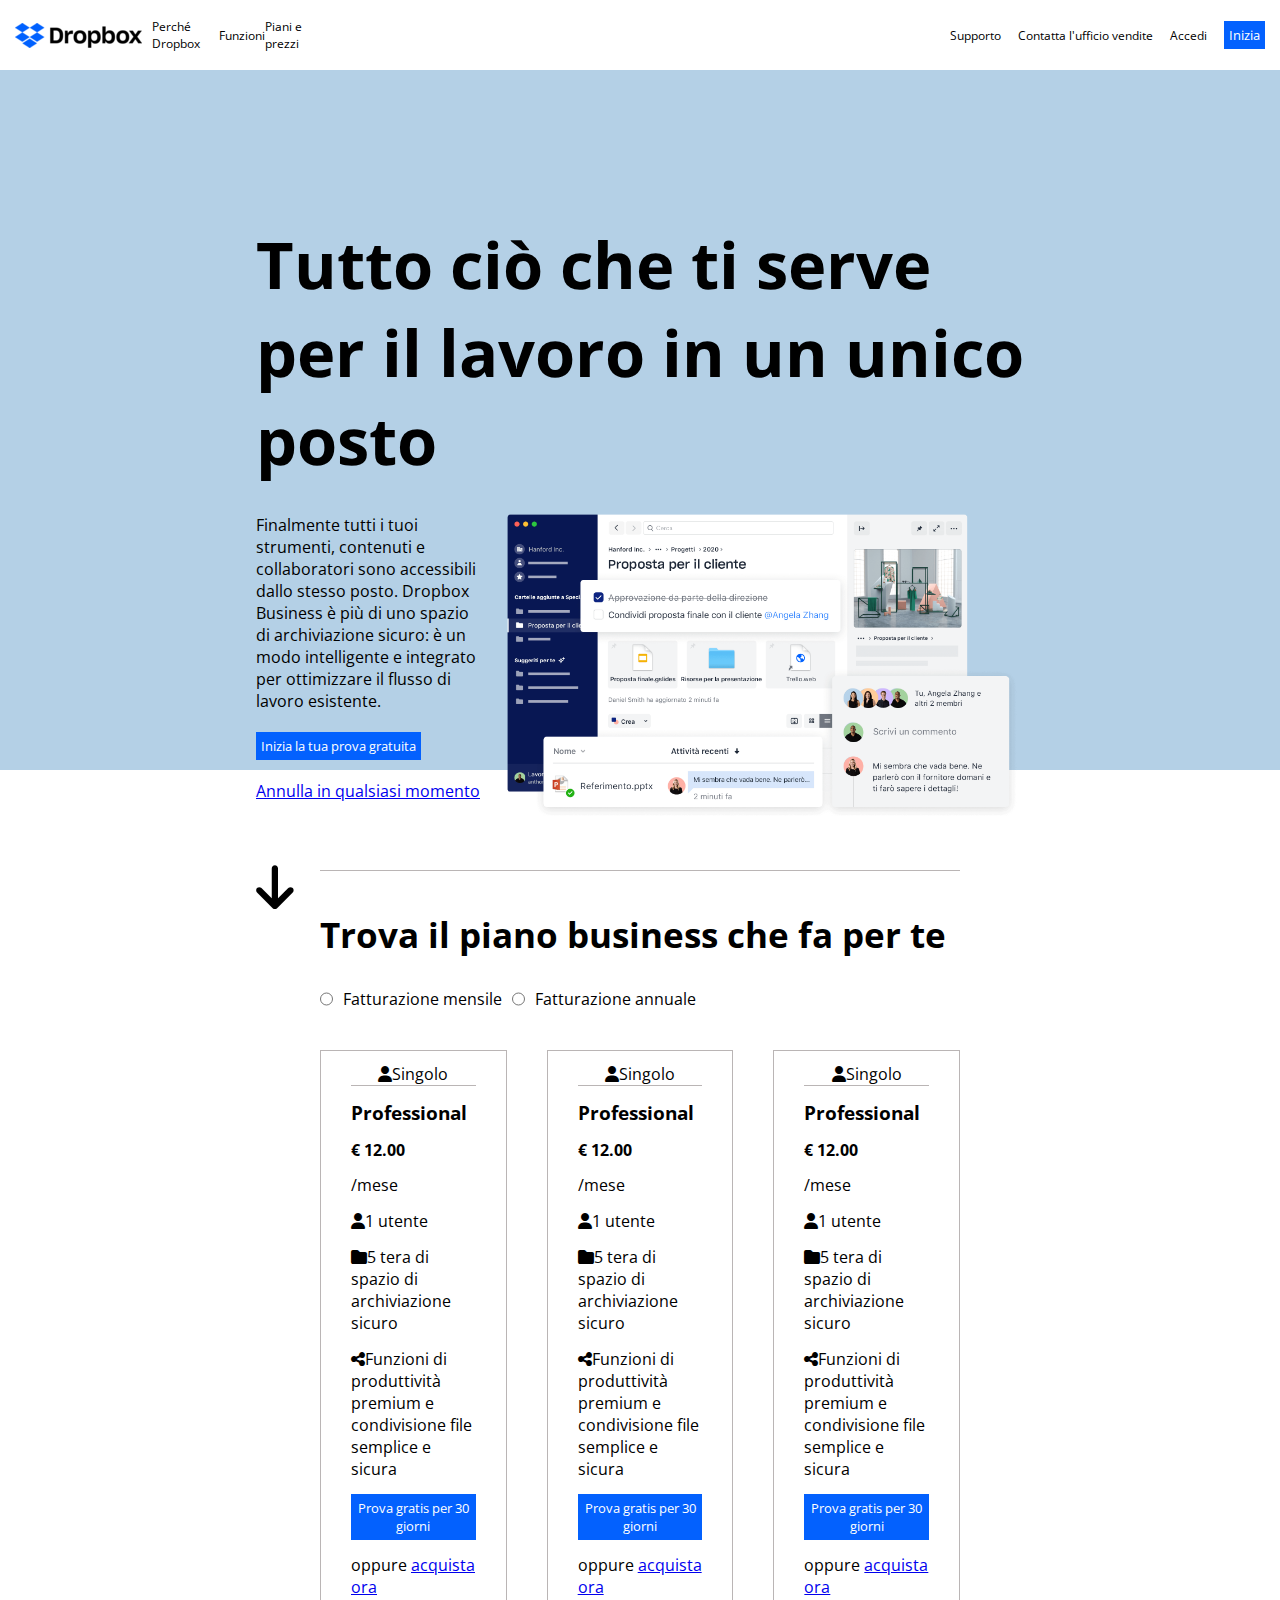
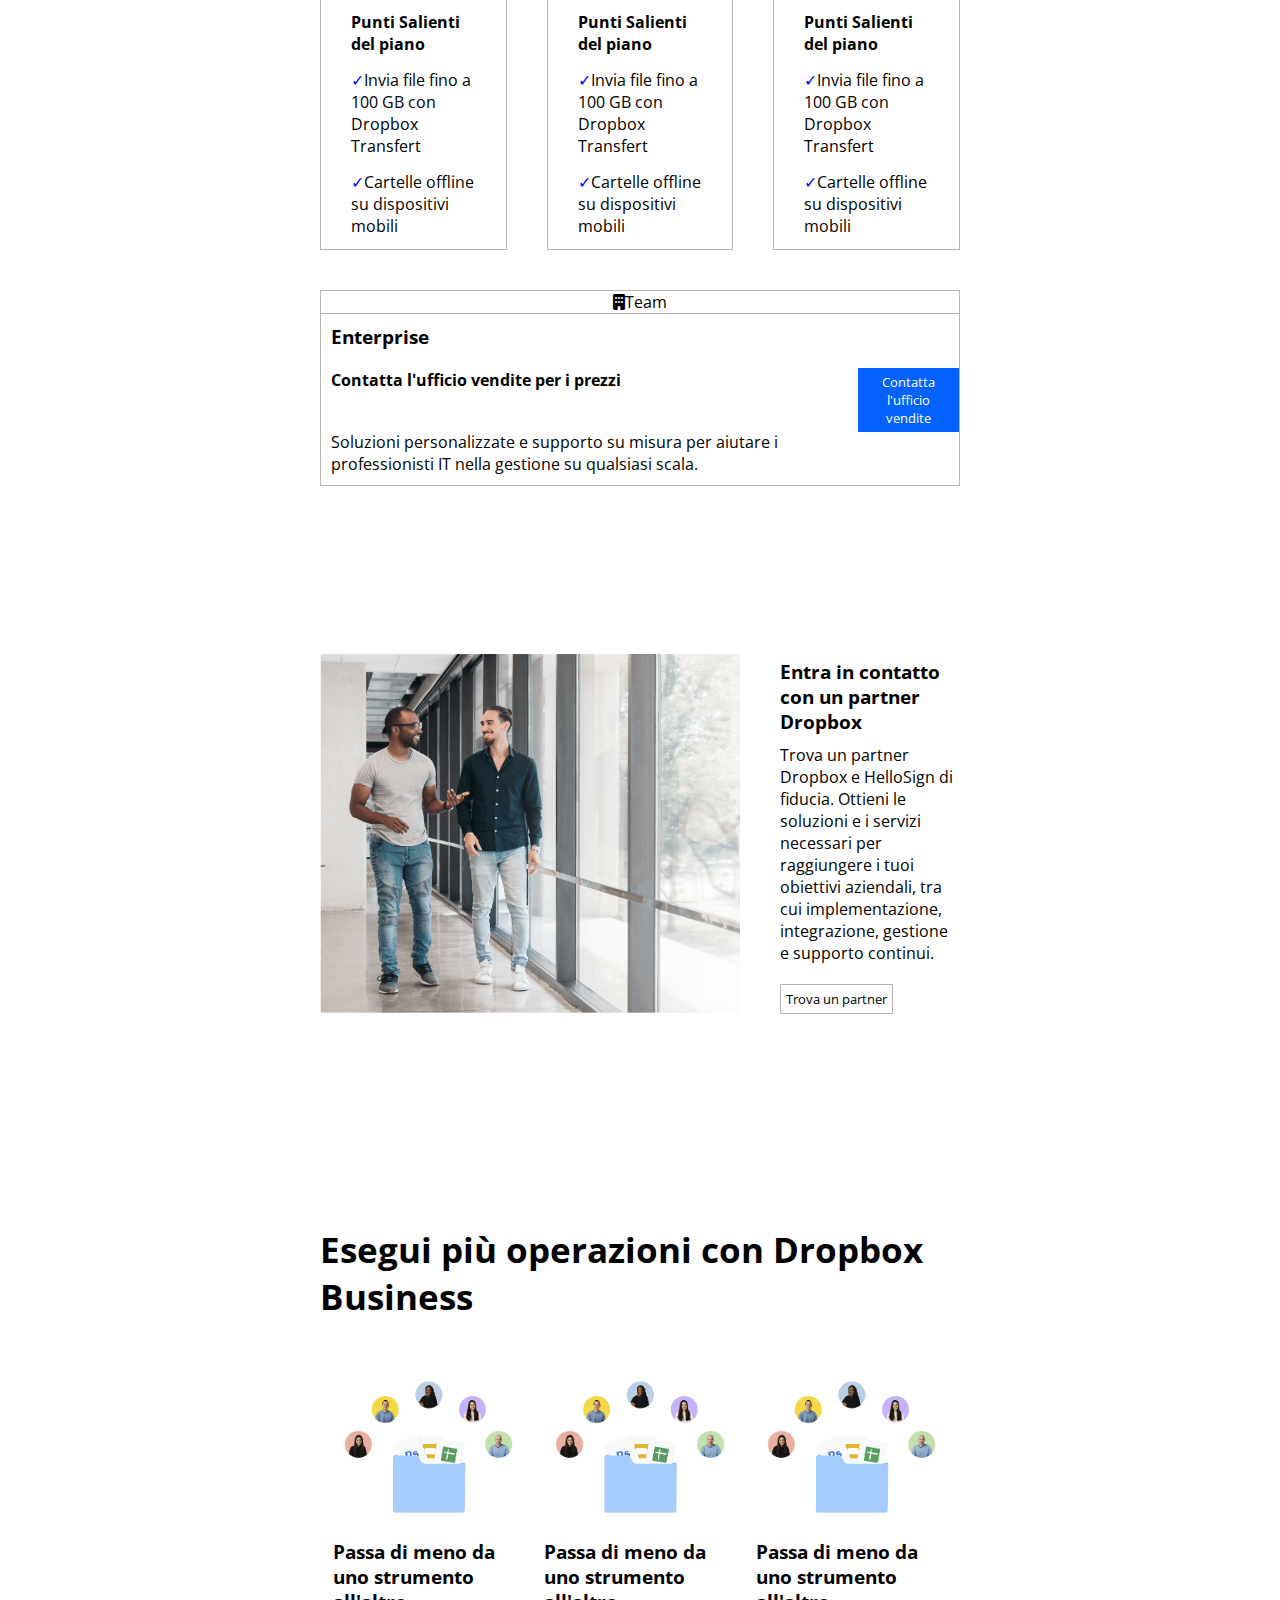
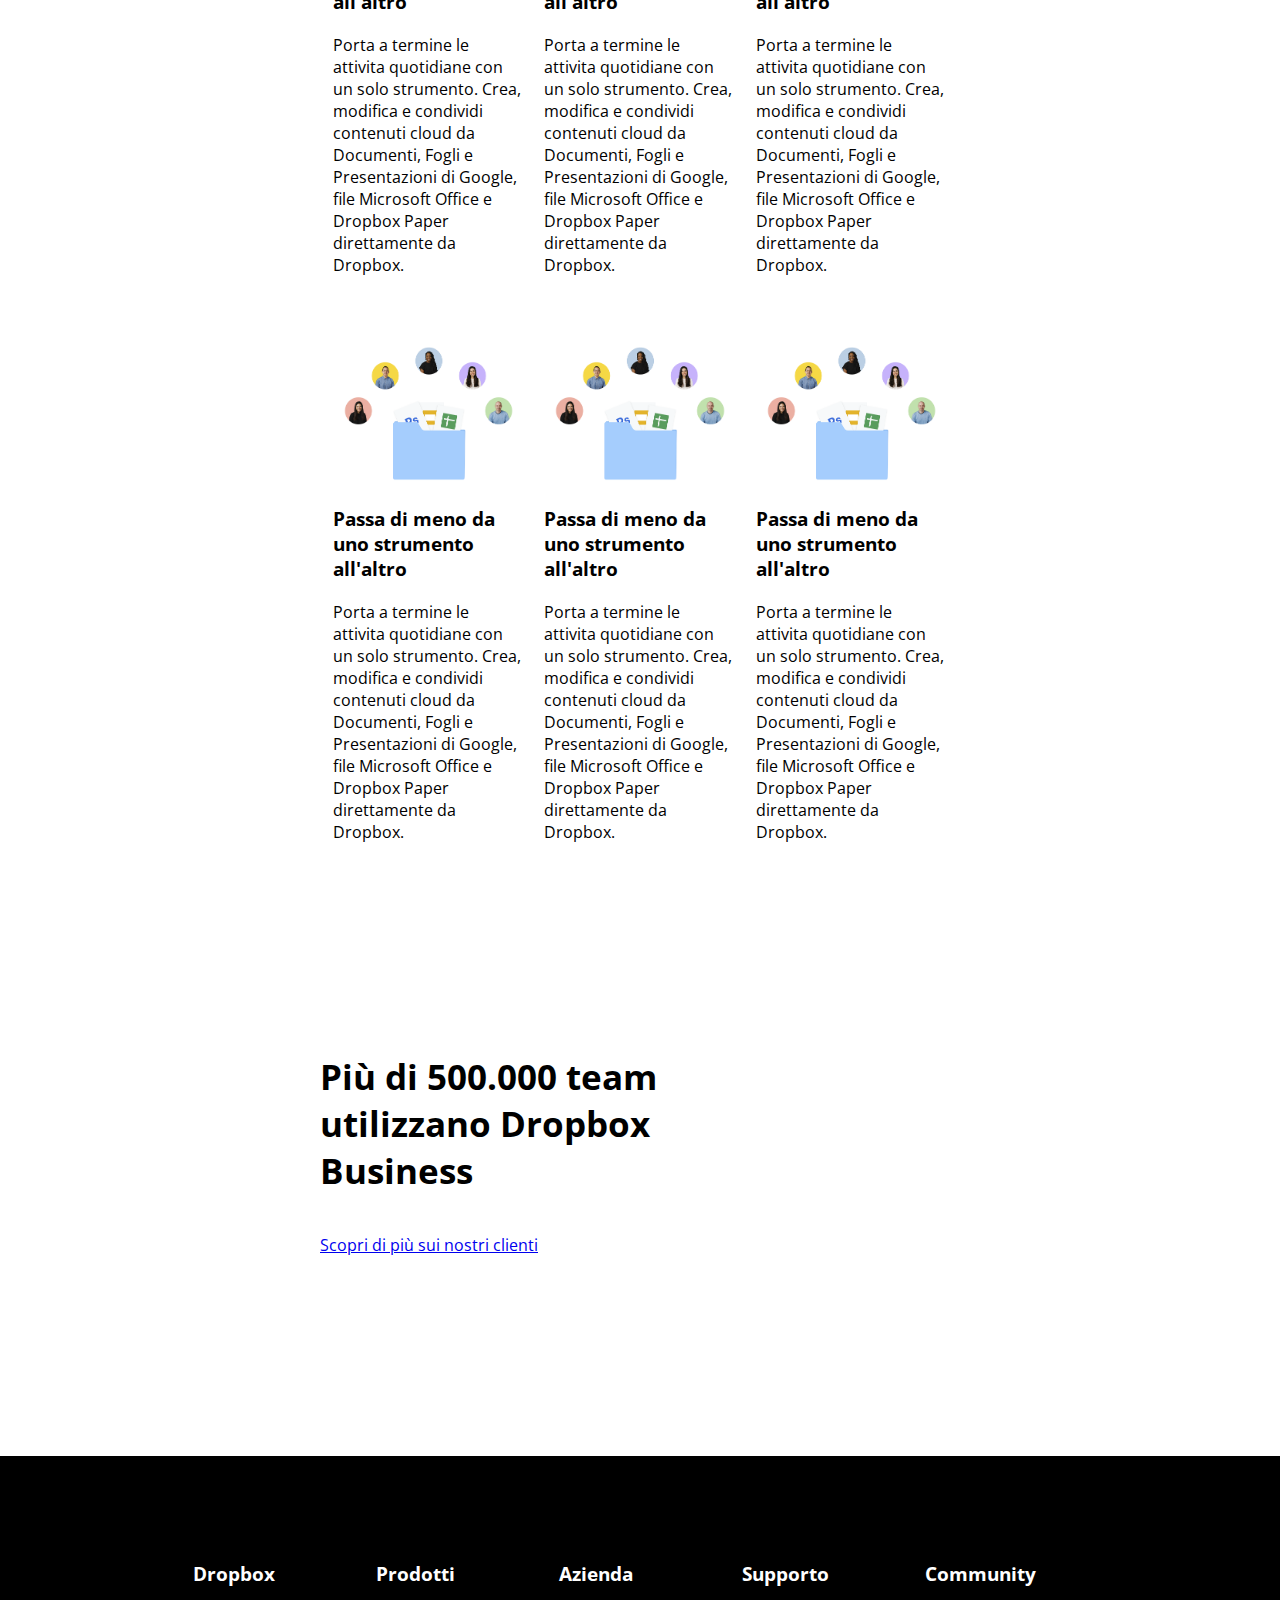
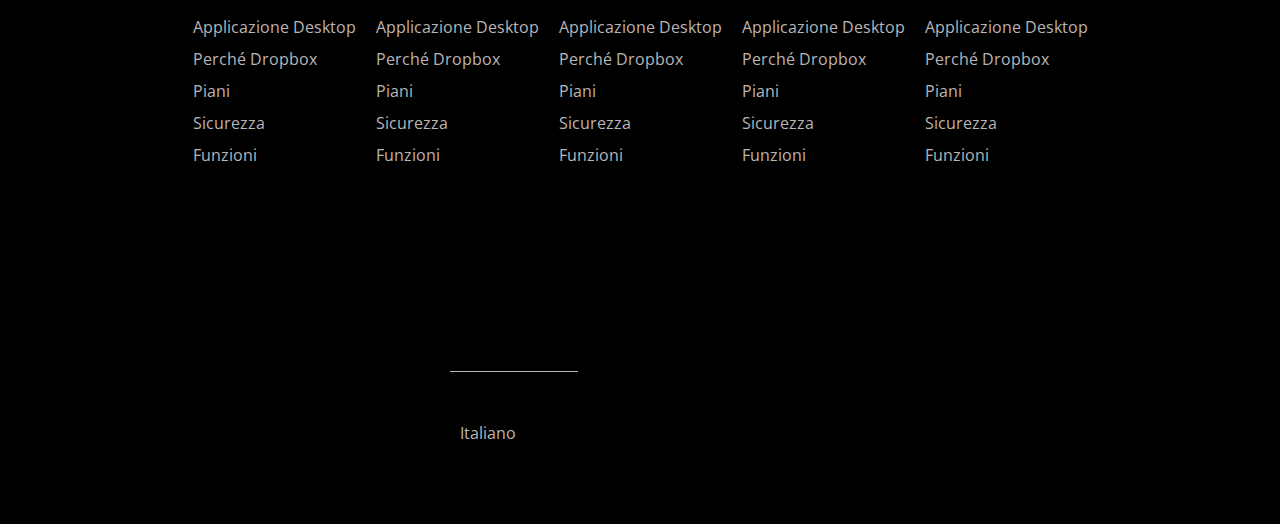
==== commit ac8833e3: "add div language" ====
--- a/index.html
+++ b/index.html
@@ -255,7 +255,7 @@
 		</section>
 
 		<!--footer-->
-
+    </main>
 		<footer>
 			<nav class="navbar-footer">
 				<ul>
@@ -298,13 +298,13 @@
                     <li>Sicurezza</li>
 					<li>Funzioni</li>
 				</ul>
-			</nav>
-            
-            <div class="choice-language">
-                <p class="language">Italiano</p>
-            </div>
+        </nav>
+
+        <div class="choice-language">
+            <p class="language">Italiano</p>
+        </div>
+        
 		</footer>
-	</main>
     </body>
 </html>
 
--- a/css/style.css
+++ b/css/style.css
@@ -257,26 +257,26 @@
 
 
 footer {
-    width:100%;
-    height:400px;
     margin-top:200px;
-    background-color:black;
+    padding-bottom:50px;
+    background-color:black;    
 }
 
 .navbar-footer{
     display:flex;
-    align-items:center;
-    justify-content:center;
+    justify-content:center;
+    align-content:center;
+    align-items:center;
+    padding:100px;
     gap:10px;
 }
 
 
-ul {
-    list-style-type:none;
-    
-}
-
-li {
+.navbar-footer ul {
+    list-style-type:none;    
+}
+
+.navbar-footer li {
     padding:5px;
     color:rgb(186, 181, 181); 
 }
@@ -287,11 +287,13 @@
 }
 
 .choice-language {
-    width:15%;
+    width:10%;
     color:rgb(186, 181, 181); 
     border-top:1px solid rgb(186, 181, 181); 
     margin-top:100px;
     margin-bottom:30px;
+    margin-left:450px;
+    padding-top:50px;
 }
 
 .choice-language p::before {
@@ -302,4 +304,4 @@
 .choice-language p::after {
     content: "\f0d8";  
     color: rgb(186, 181, 181); 
-}+} 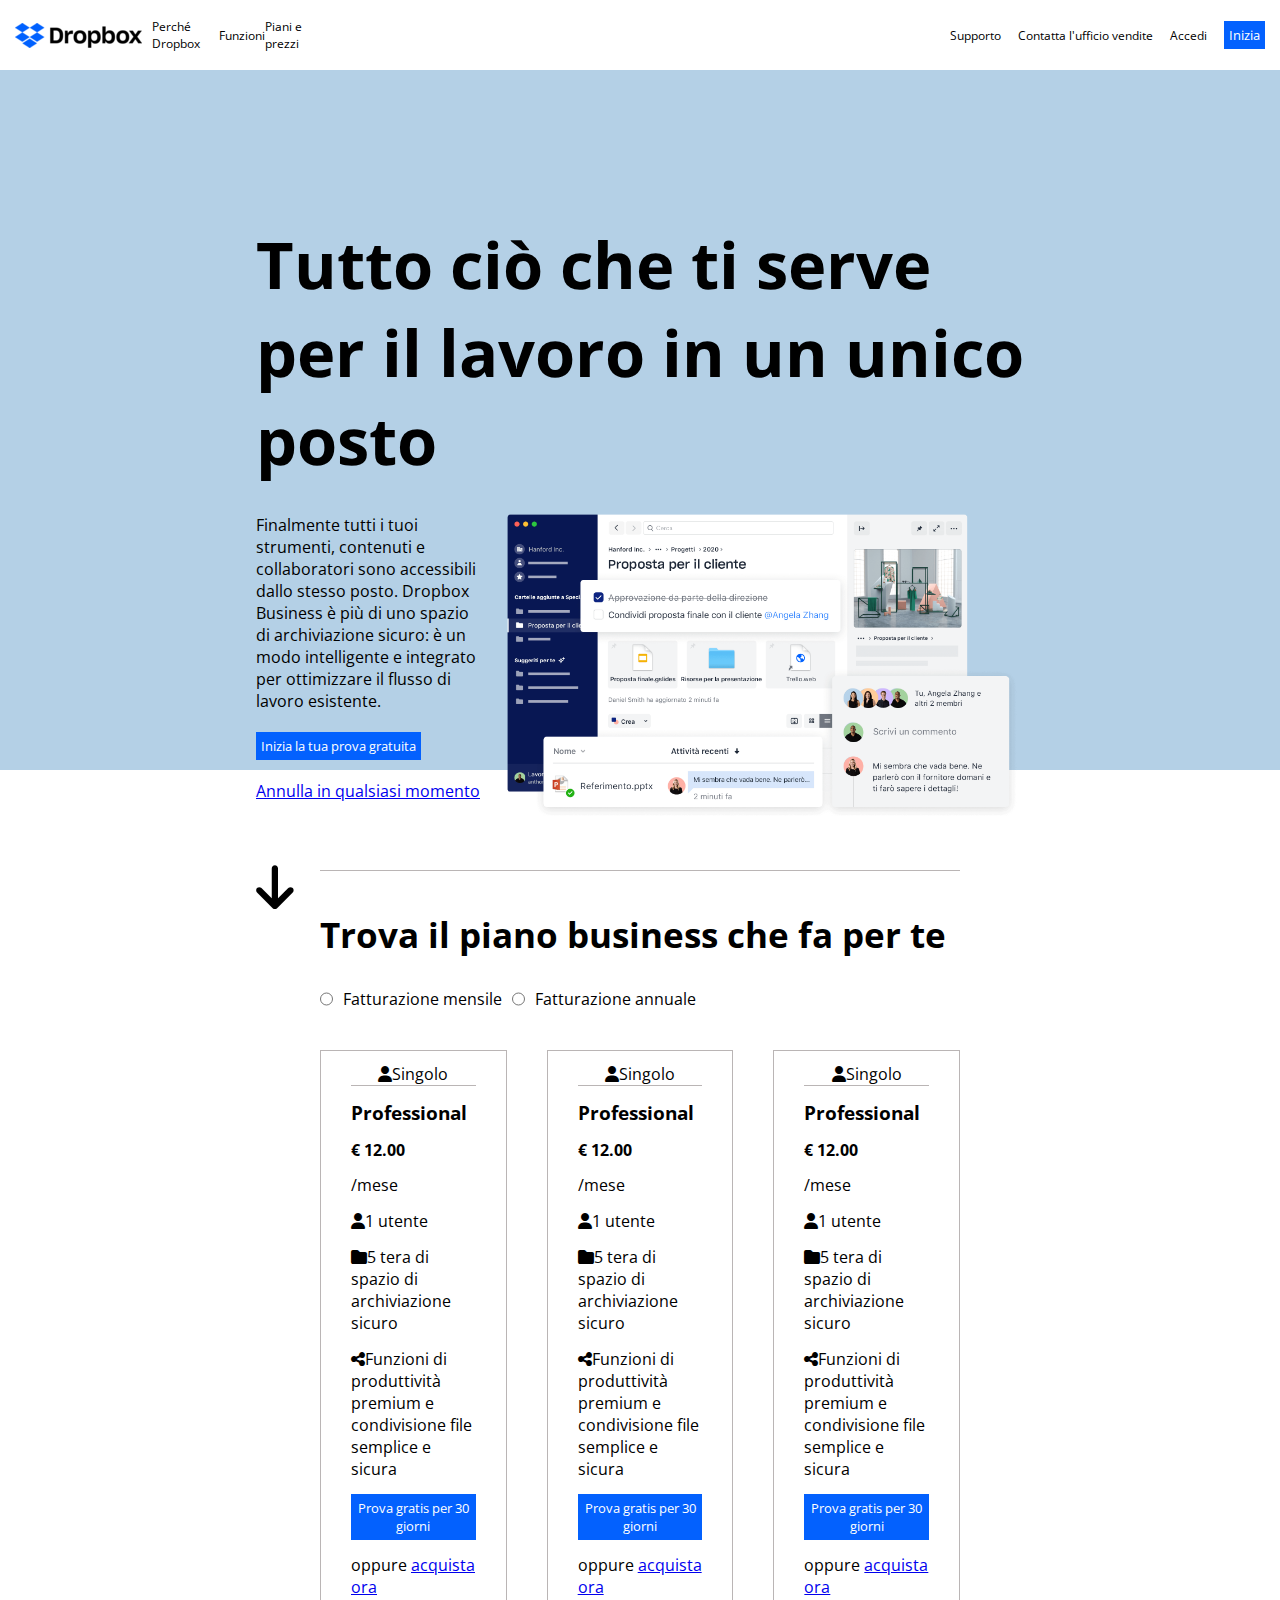
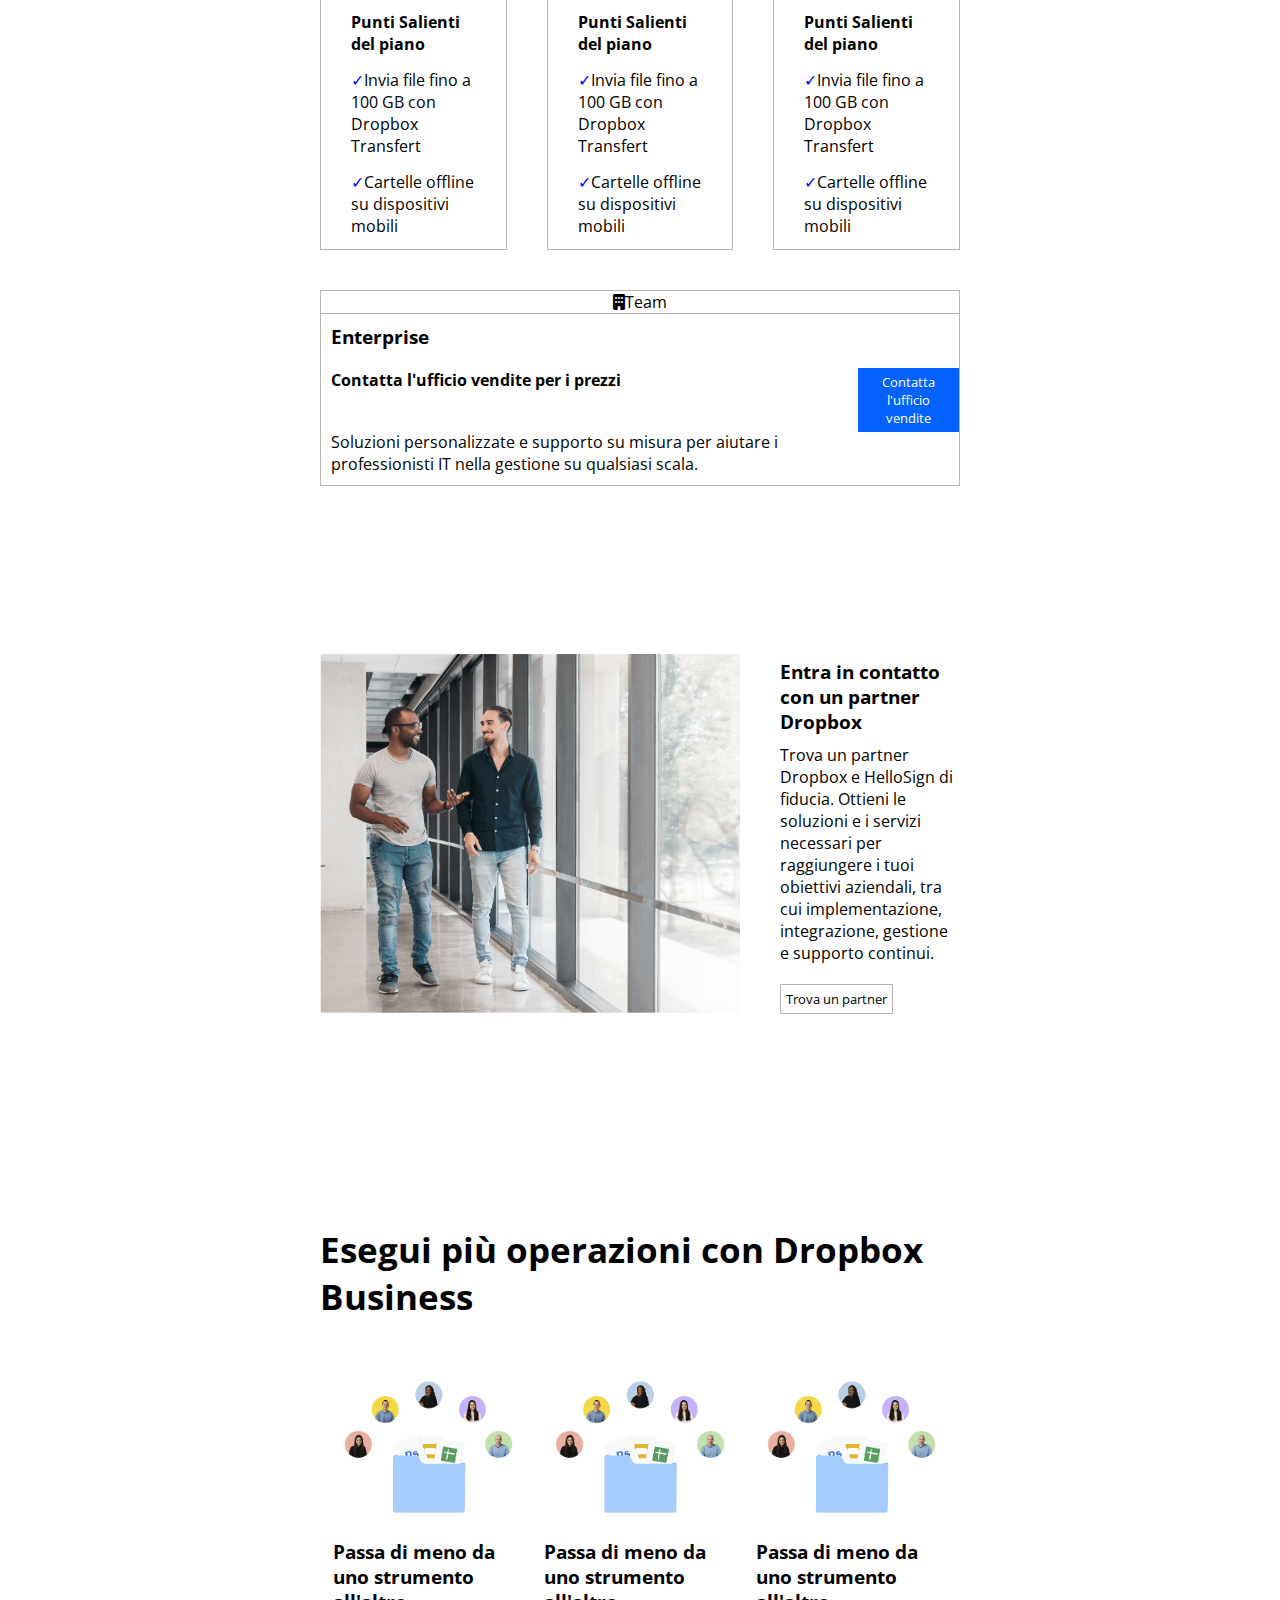
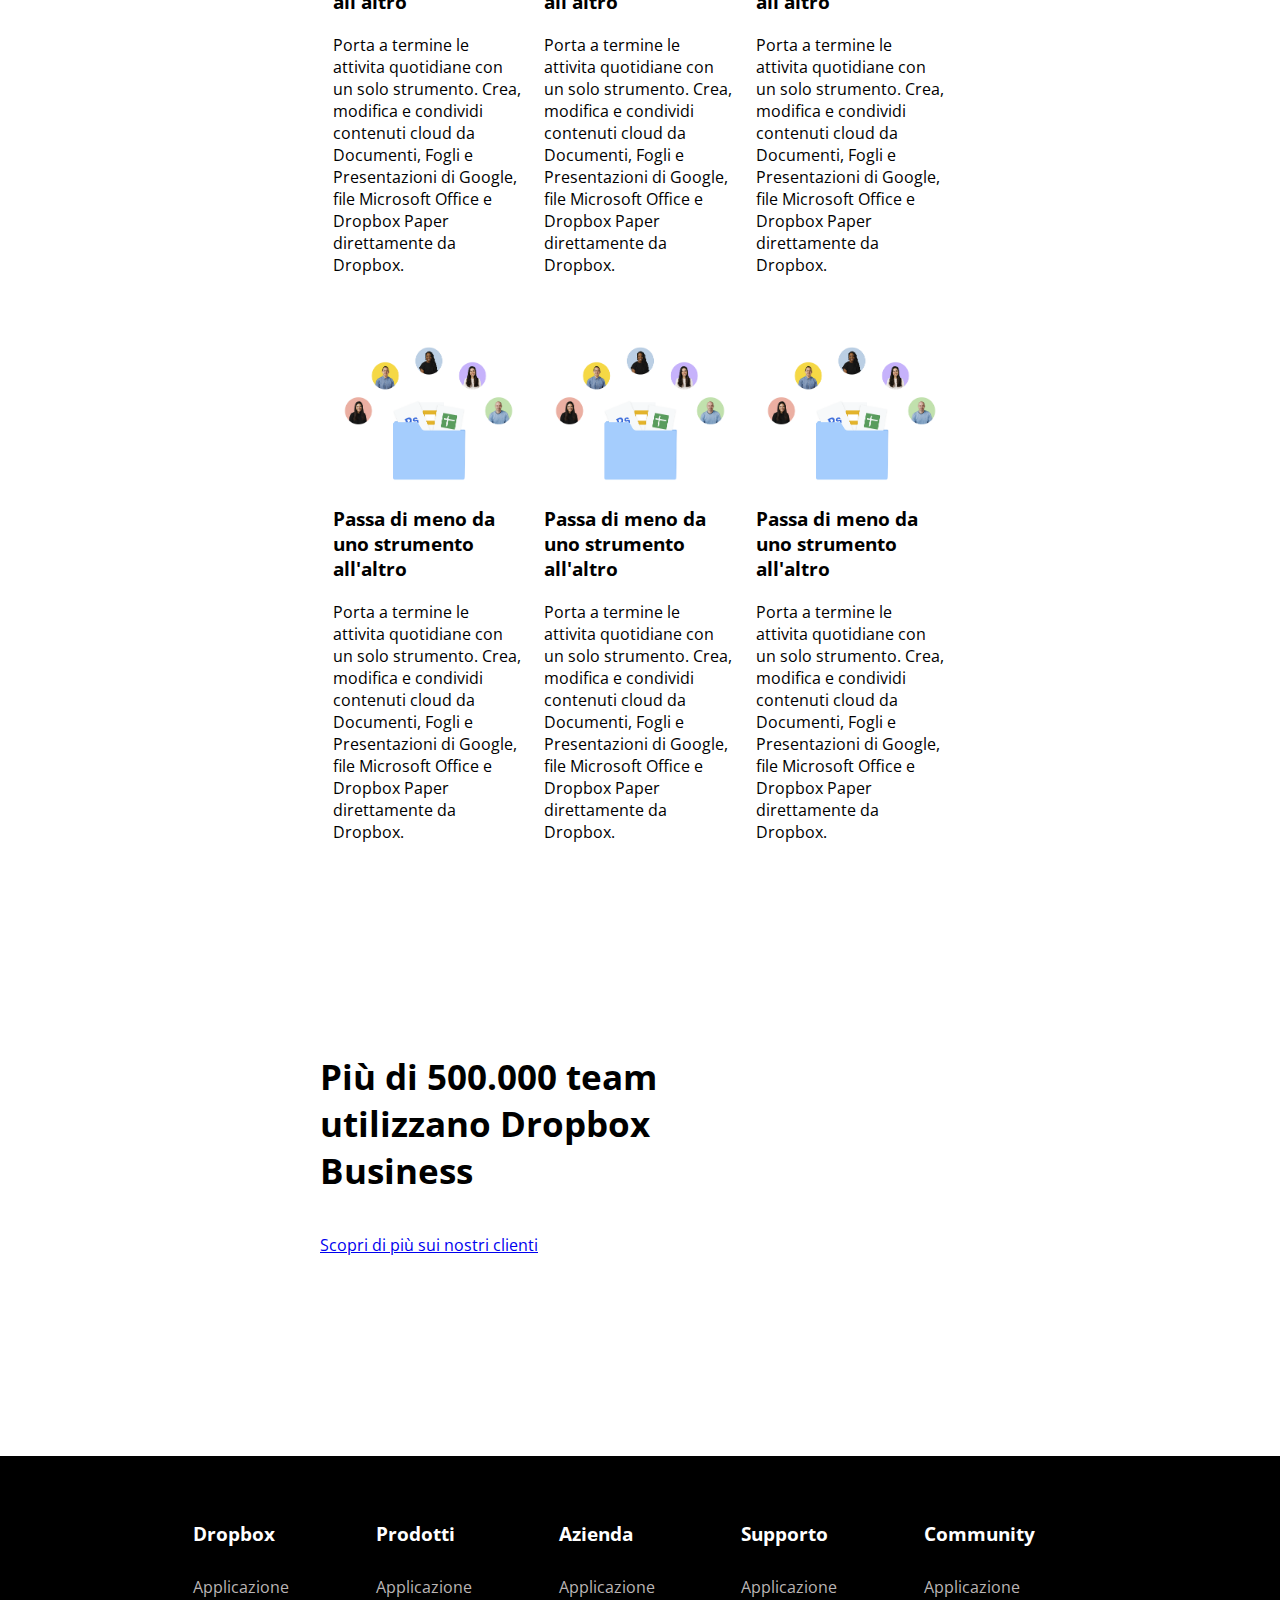
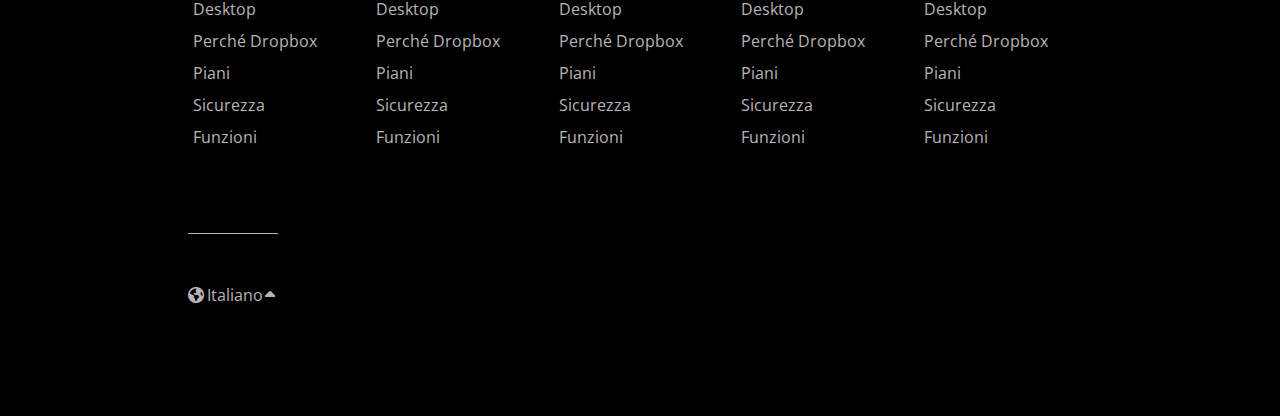
==== commit babe135f: "update footer" ====
--- a/index.html
+++ b/index.html
@@ -257,53 +257,58 @@
 		<!--footer-->
     </main>
 		<footer>
-			<nav class="navbar-footer">
-				<ul>
-                    <li class="head-navbar-footer"><h3>Dropbox</h3></li>
-					<li>Applicazione Desktop</li>
-					<li>Perché Dropbox</li>
-					<li>Piani</li>
-                    <li>Sicurezza</li>
-					<li>Funzioni</li>
-				</ul>
-				<ul>
-					<li class="head-navbar-footer"><h3>Prodotti</h3></li>
-					<li>Applicazione Desktop</li>
-					<li>Perché Dropbox</li>
-					<li>Piani</li>
-                    <li>Sicurezza</li>
-					<li>Funzioni</li>
-				</ul>
-				<ul>
-					<li class="head-navbar-footer"><h3>Azienda</h3></li>
-					<li>Applicazione Desktop</li>
-					<li>Perché Dropbox</li>
-					<li>Piani</li>
-                    <li>Sicurezza</li>
-					<li>Funzioni</li>
-				</ul>
-				<ul>
-					<li class="head-navbar-footer"><h3>Supporto</h3></li>
-					<li>Applicazione Desktop</li>
-					<li>Perché Dropbox</li>
-					<li>Piani</li>
-                    <li>Sicurezza</li>
-					<li>Funzioni</li>
-				</ul>
-				<ul>
-					<li><h3>Community</h3></li>
-					<li>Applicazione Desktop</li>
-					<li>Perché Dropbox</li>
-					<li>Piani</li>
-                    <li>Sicurezza</li>
-					<li>Funzioni</li>
-				</ul>
-        </nav>
-
-        <div class="choice-language">
-            <p class="language">Italiano</p>
-        </div>
-        
+
+            <div class="footer-content">
+                <nav class="navbar-footer">
+                    <ul>
+                        <li class="head-navbar-footer"><h3>Dropbox</h3></li>
+                        <li>Applicazione Desktop</li>
+                        <li>Perché Dropbox</li>
+                        <li>Piani</li>
+                        <li>Sicurezza</li>
+                        <li>Funzioni</li>
+                    </ul>
+                    <ul>
+                        <li class="head-navbar-footer"><h3>Prodotti</h3></li>
+                        <li>Applicazione Desktop</li>
+                        <li>Perché Dropbox</li>
+                        <li>Piani</li>
+                        <li>Sicurezza</li>
+                        <li>Funzioni</li>
+                    </ul>
+                    <ul>
+                        <li class="head-navbar-footer"><h3>Azienda</h3></li>
+                        <li>Applicazione Desktop</li>
+                        <li>Perché Dropbox</li>
+                        <li>Piani</li>
+                        <li>Sicurezza</li>
+                        <li>Funzioni</li>
+                    </ul>
+                    <ul>
+                        <li class="head-navbar-footer"><h3>Supporto</h3></li>
+                        <li>Applicazione Desktop</li>
+                        <li>Perché Dropbox</li>
+                        <li>Piani</li>
+                        <li>Sicurezza</li>
+                        <li>Funzioni</li>
+                    </ul>
+                    <ul>
+                        <li><h3>Community</h3></li>
+                        <li>Applicazione Desktop</li>
+                        <li>Perché Dropbox</li>
+                        <li>Piani</li>
+                        <li>Sicurezza</li>
+                        <li>Funzioni</li>
+                    </ul>
+                </nav>
+
+                <div class="choice-language">
+                    <i class="fa-solid fa-earth-americas"></i>Italiano<i class="fa-solid fa-caret-up"></i>
+                </div>
+            </div>
+
+            
+
 		</footer>
     </body>
 </html>
--- a/css/style.css
+++ b/css/style.css
@@ -259,15 +259,17 @@
 footer {
     margin-top:200px;
     padding-bottom:50px;
-    background-color:black;    
-}
-
+    background-color:black;  
+}
+
+.footer-content{
+    margin:0 auto;
+    width:80%;
+    padding:60px;
+}
 .navbar-footer{
     display:flex;
-    justify-content:center;
-    align-content:center;
-    align-items:center;
-    padding:100px;
+    justify-content:space-between;
     gap:10px;
 }
 
@@ -290,18 +292,15 @@
     width:10%;
     color:rgb(186, 181, 181); 
     border-top:1px solid rgb(186, 181, 181); 
-    margin-top:100px;
-    margin-bottom:30px;
-    margin-left:450px;
+    margin-top: 80px;
     padding-top:50px;
 }
 
-.choice-language p::before {
-    content: "\f57d";  
-    color: rgb(186, 181, 181); 
-}
-
-.choice-language p::after {
-    content: "\f0d8";  
-    color: rgb(186, 181, 181); 
-} +.fa-earth-americas {
+    margin-right:3px;
+}
+
+.fa-caret-up{
+    margin-left:2px;
+}
+    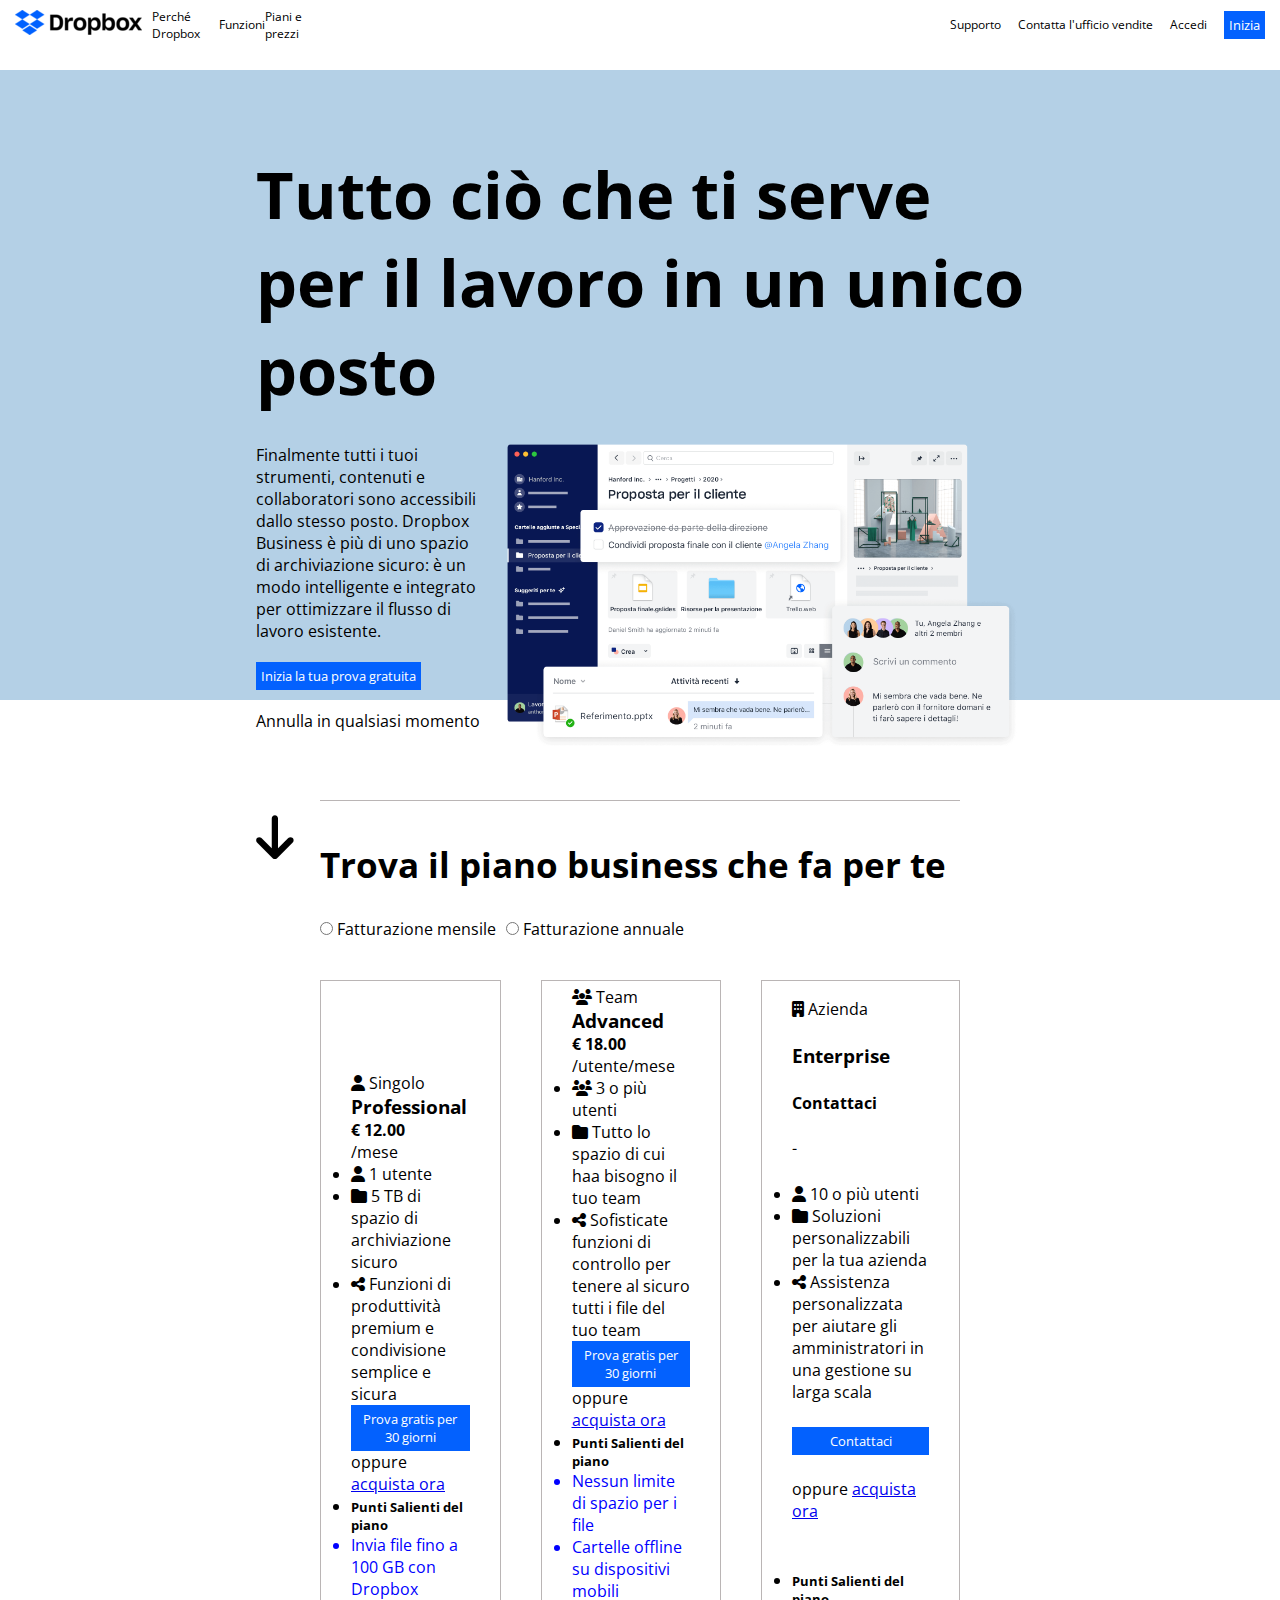
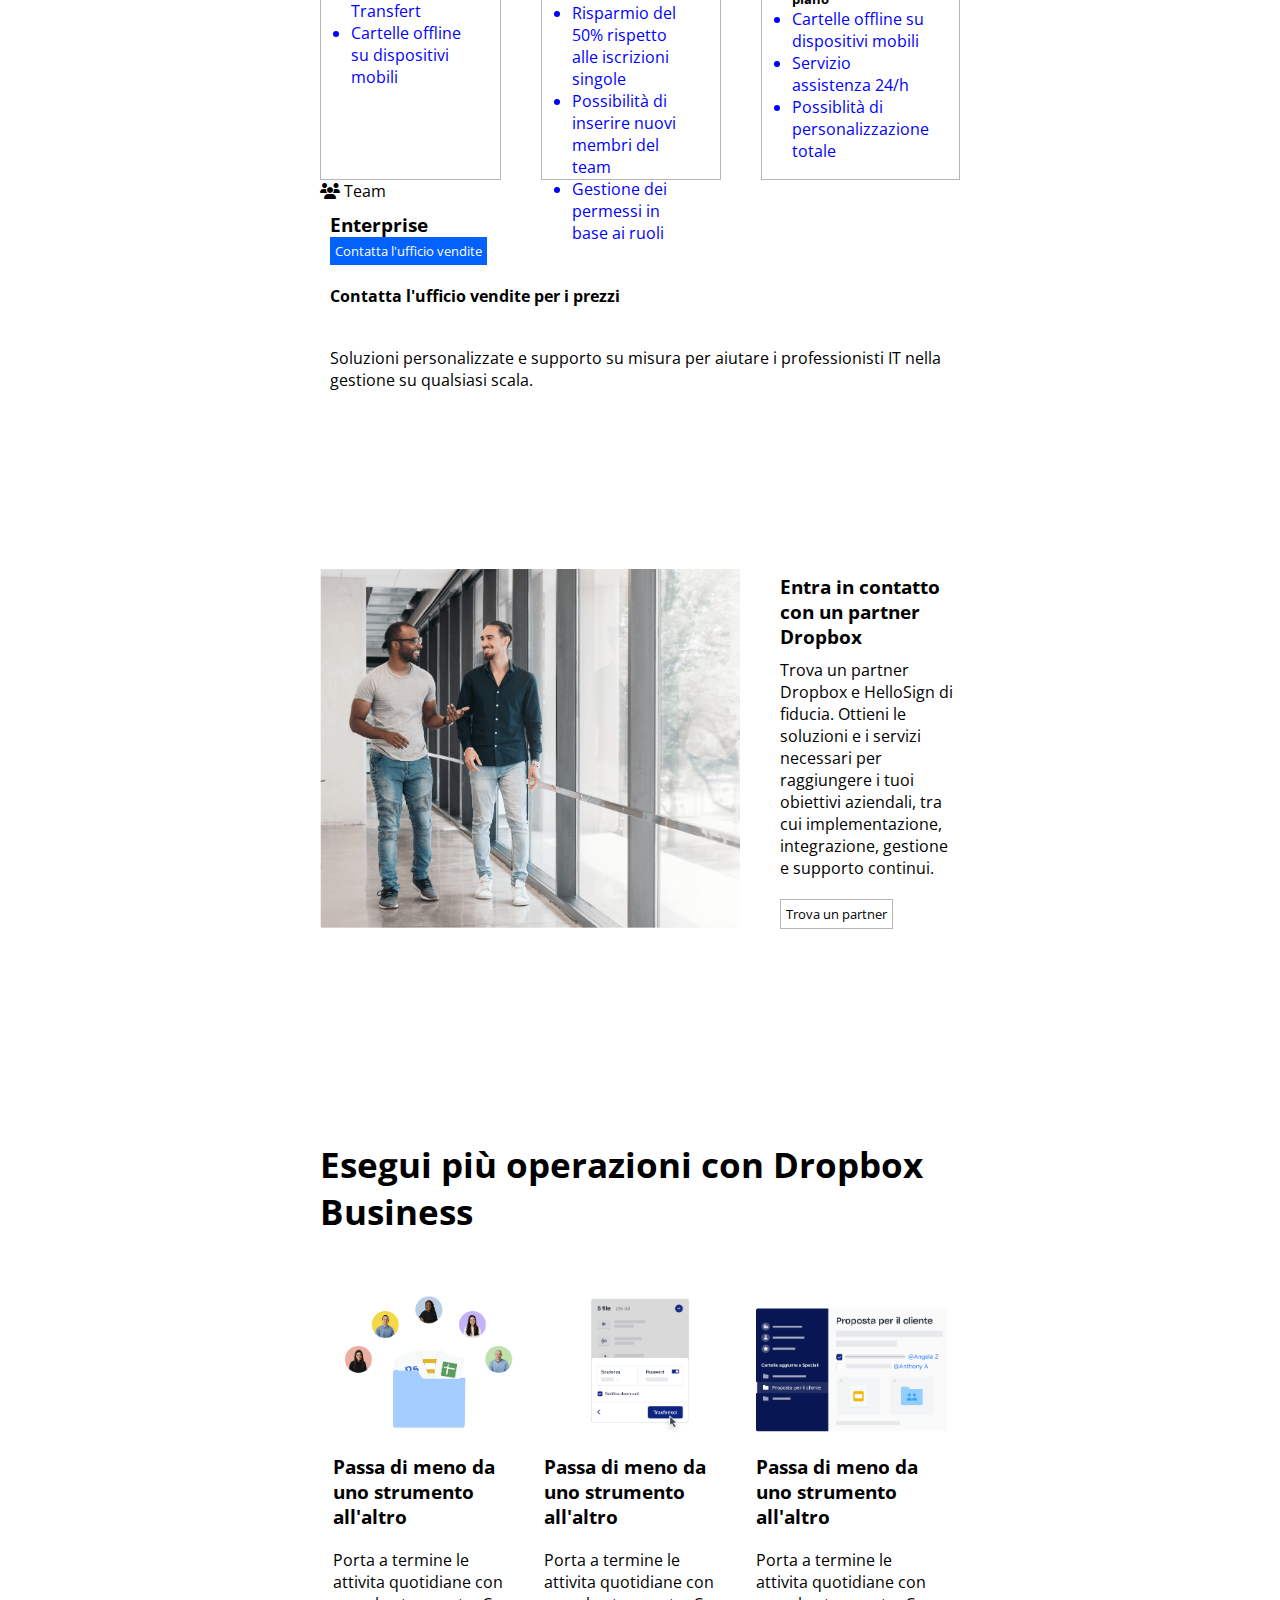
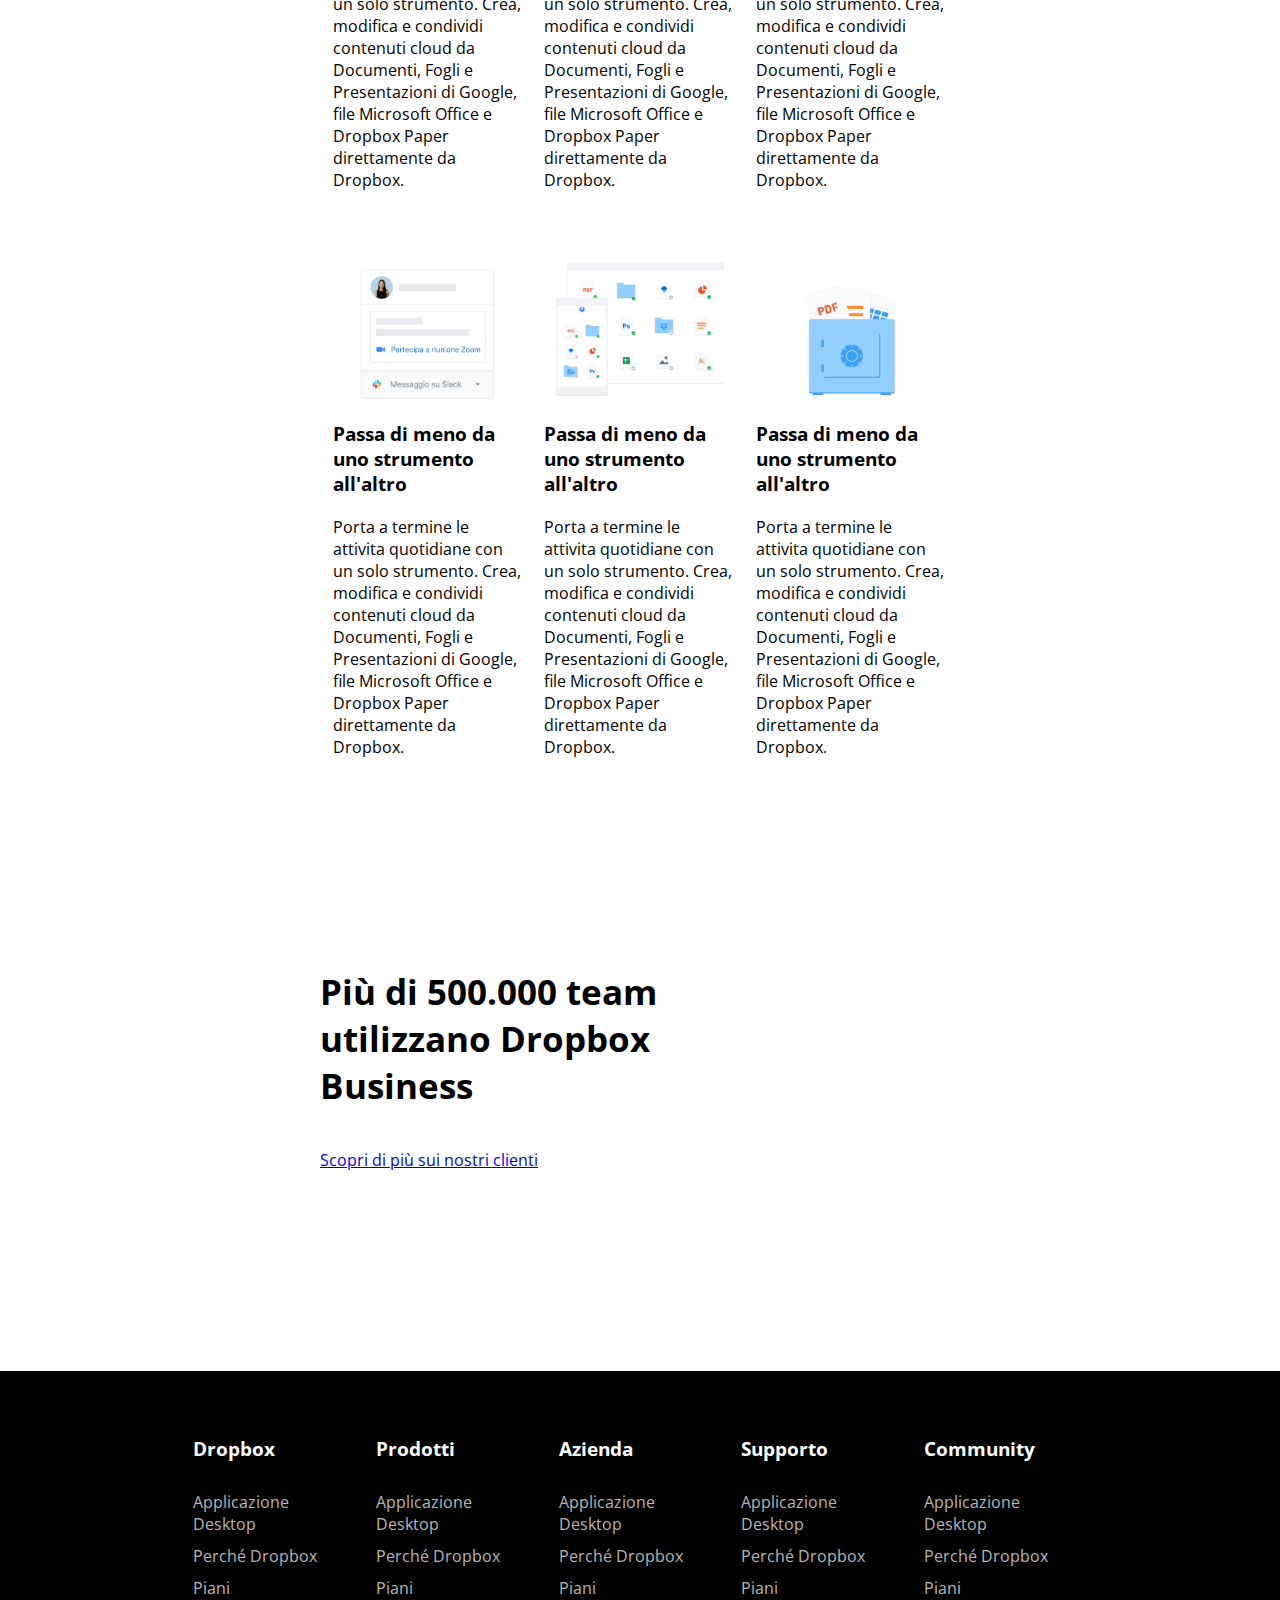
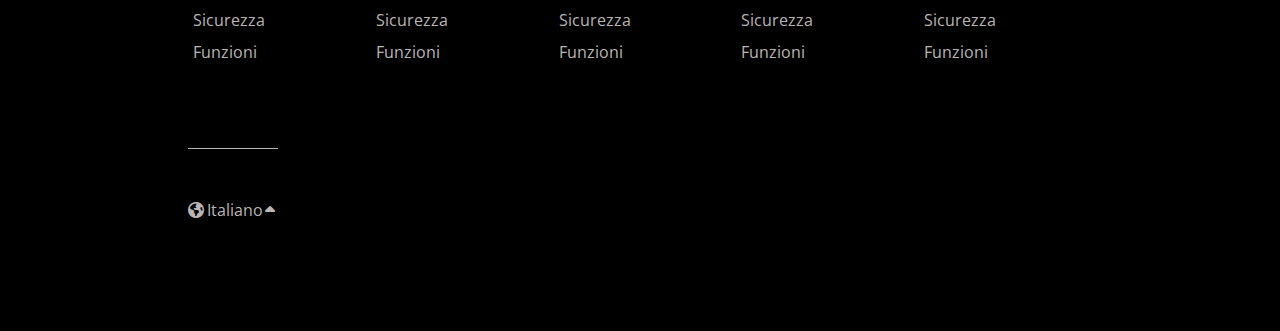
==== commit e34e8518: "fix html" ====
--- a/index.html
+++ b/index.html
@@ -1,315 +1,431 @@
 <!DOCTYPE html>
 <html lang="en">
-	<head>
-		<meta charset="UTF-8"/>
-		<meta name="viewport" content="width=device-width, initial-scale=1.0"/>
-		<link rel="stylesheet" href="https://cdnjs.cloudflare.com/ajax/libs/font-awesome/6.7.1/css/all.min.css"/>
-		<link href="https://fonts.googleapis.com/css2?family=Lato:ital,wght@0,100;0,300;0,400;0,700;0,900;1,100;1,300;1,400;1,700;1,900&family=Open+Sans:ital,wght@0,300..800;1,300..800&family=Roboto:ital,wght@0,100;0,300;0,400;0,500;0,700;0,900;1,100;1,300;1,400;1,500;1,700;1,900&display=swap" rel="stylesheet"/>
-        <link rel="stylesheet" href="./css/style.css"/>
-        
-		<title>Dropbox</title>
-	</head>
-
-    <body>
-        <!--header-->
-	<header>
-		<!--navbar header-->
-		<nav class="navbar-header">
-			<ul class="navbar-sx">
-				<li class="logo"><img src="./img/logo-small.png" alt="logo dropbox"/></li>
-				<li><a href="#">Perché Dropbox</a></li>
-				<li><a href="#">Funzioni</a></li>
-				<li><a href="#">Piani e prezzi</a></li>
-			</ul>
-			<ul class="navbar-dx">
-				<li><a href="#">Supporto</a></li>
-				<li><a href="#">Contatta l'ufficio vendite</a></li>
-				<li><a href="#">Accedi</a></li>
-				<li><button>Inizia</button></li>
-			</ul>
-		</nav>
-	</header>
-
-	<!--jumbotron-->
-	<section class="jumbotron">
-		<h1>Tutto ciò che ti serve per il lavoro in un unico posto</h1>
-		<div class="jumbo-content">
-			<div class="jumbo-paragraph">
-				<p>
-					Finalmente tutti i tuoi strumenti, contenuti e collaboratori sono accessibili dallo stesso posto. Dropbox Business è più di uno spazio di archiviazione sicuro: è un modo intelligente e integrato per ottimizzare il flusso
-					di lavoro esistente.
-				</p>
-				<button>Inizia la tua prova gratuita</button><br/>
-				<a href="#">Annulla in qualsiasi momento</a><br/>
-				<i class="fa-solid fa-arrow-down"></i>
-			</div>
-
-			<div class="jumbo-image">
-				<img src="./img/jumbo.png" alt="jumbo img"/>
-			</div>
-		</div>
-	</section>
-	<!--main-->
-	<main class="container">
-		<!--sezione piani acquisto-->
-		<section class="plan">
-			<!--titolo-->
-			<h2>Trova il piano business che fa per te</h2>
-
-			<!--radio button-->
-			<label class="choice"> <input type="radio" name="opzione" value="1"/> Fatturazione mensile <input type="radio" name="opzione" value="2"/> Fatturazione annuale </label>
-
-			<!--card-->
-			<div class="column">
-				<div class="card">
-					<p class="head">
-						<span class="icon"><i class="fa-solid fa-user"></i></span>Singolo
-					</p>
-					<h3>Professional</h3>
-					<h4>€ 12.00</h4>
-					<p class="period">/mese</p>
-					<p>
-						<span><i class="fa-solid fa-user"></i></span>1 utente
-					</p>
-					<p>
-						<span><i class="fa-solid fa-folder"></i></span>5 tera di spazio di archiviazione sicuro
-					</p>
-					<p>
-						<span><i class="fa-solid fa-share-nodes"></i></span>Funzioni di produttività premium e condivisione file semplice e sicura
-					</p>
-					<button>Prova gratis per 30 giorni</button>
-					<p>oppure <a href="#">acquista ora</a></p>
-					<h4>Punti Salienti del piano</h4>
-					<p><span class="check">&check;</span>Invia file fino a 100 GB con Dropbox Transfert</p>
-					<p><span class="check">&check;</span>Cartelle offline su dispositivi mobili</p>
-				</div>
-
-				<div class="card">
-					<p class="head">
-						<span class="icon"><i class="fa-solid fa-user"></i></span>Singolo
-					</p>
-					<h3>Professional</h3>
-					<h4>€ 12.00</h4>
-					<p class="period">/mese</p>
-					<p>
-						<span><i class="fa-solid fa-user"></i></span>1 utente
-					</p>
-					<p>
-						<span><i class="fa-solid fa-folder"></i></span>5 tera di spazio di archiviazione sicuro
-					</p>
-					<p>
-						<span><i class="fa-solid fa-share-nodes"></i></span>Funzioni di produttività premium e condivisione file semplice e sicura
-					</p>
-					<button>Prova gratis per 30 giorni</button>
-					<p>oppure <a href="#">acquista ora</a></p>
-					<h4>Punti Salienti del piano</h4>
-					<p><span class="check">&check;</span>Invia file fino a 100 GB con Dropbox Transfert</p>
-					<p><span class="check">&check;</span>Cartelle offline su dispositivi mobili</p>
-				</div>
-
-				<div class="card">
-					<p class="head">
-						<span class="icon"><i class="fa-solid fa-user"></i></span>Singolo
-					</p>
-					<h3>Professional</h3>
-					<h4>€ 12.00</h4>
-					<p class="period">/mese</p>
-					<p>
-						<span><i class="fa-solid fa-user"></i></span>1 utente
-					</p>
-					<p>
-						<span><i class="fa-solid fa-folder"></i></span>5 tera di spazio di archiviazione sicuro
-					</p>
-					<p>
-						<span><i class="fa-solid fa-share-nodes"></i></span>Funzioni di produttività premium e condivisione file semplice e sicura
-					</p>
-					<button>Prova gratis per 30 giorni</button>
-					<p>oppure <a href="#">acquista ora</a></p>
-					<h4>Punti Salienti del piano</h4>
-					<p><span class="check">&check;</span>Invia file fino a 100 GB con Dropbox Transfert</p>
-					<p><span class="check">&check;</span>Cartelle offline su dispositivi mobili</p>
-				</div>
-			</div>
-
-			<div class="team">
-				<div class="head">
-					<span><i class="fa-solid fa-building"></i></span>Team
-				</div>
-				<div class="team-body">
-					<div class="enterprise">
-						<h3>Enterprise</h3>
-						<h4>Contatta l'ufficio vendite per i prezzi</h4>
-						<p>Soluzioni personalizzate e supporto su misura per aiutare i professionisti IT nella gestione su qualsiasi scala.</p>
-					</div>
-					<div class="office">
-						<button>Contatta l'ufficio vendite</button>
-					</div>
-				</div>
-			</div>
-
-			<!--sezione partner-->
-			<div class="partner">
-				<div class="partner-content">
-					<div class="partner-image">
-						<img src="./img/partner.png" alt="due colleghi in ufficio"/>
-					</div>
-					<div class="partner-p">
-						<h3>Entra in contatto con un partner Dropbox</h3>
-						<p>Trova un partner Dropbox e HelloSign di fiducia. Ottieni le soluzioni e i servizi necessari per raggiungere i tuoi obiettivi aziendali, tra cui implementazione, integrazione, gestione e supporto continui.</p>
-						<button>Trova un partner</button>
-					</div>
-				</div>
-			</div>
-
-			<!--sezione operazioni dropbox-->
-
-			<section class="operation">
-				<h2>Esegui più operazioni con Dropbox Business</h2>
-				<div class="operation-content">
-					<div class="card-business">
-						<div class="card-business-image">
-							<img src="./img/business-feature-switching-tools.png" alt="immagine dropbox"/>
-						</div>
-						<div class="card-business-p">
-							<h3>Passa di meno da uno strumento all'altro</h3>
-							<p>
-								Porta a termine le attivita quotidiane con un solo strumento. Crea, modifica e condividi contenuti cloud da Documenti, Fogli e Presentazioni di Google, file Microsoft Office e Dropbox Paper direttamente da
-								Dropbox.
-							</p>
-						</div>
-					</div>
-
-					<div class="card-business">
-						<div class="card-business-image">
-							<img src="./img/business-feature-switching-tools.png" alt="immagine dropbox"/>
-						</div>
-						<div class="card-business-p">
-							<h3>Passa di meno da uno strumento all'altro</h3>
-							<p>
-								Porta a termine le attivita quotidiane con un solo strumento. Crea, modifica e condividi contenuti cloud da Documenti, Fogli e Presentazioni di Google, file Microsoft Office e Dropbox Paper direttamente da
-								Dropbox.
-							</p>
-						</div>
-					</div>
-
-					<div class="card-business">
-						<div class="card-business-image">
-							<img src="./img/business-feature-switching-tools.png" alt="immagine dropbox"/>
-						</div>
-						<div class="card-business-p">
-							<h3>Passa di meno da uno strumento all'altro</h3>
-							<p>
-								Porta a termine le attivita quotidiane con un solo strumento. Crea, modifica e condividi contenuti cloud da Documenti, Fogli e Presentazioni di Google, file Microsoft Office e Dropbox Paper direttamente da
-								Dropbox.
-							</p>
-						</div>
-					</div>
-
-					<div class="card-business">
-						<div class="card-business-image">
-							<img src="./img/business-feature-switching-tools.png" alt="immagine dropbox"/>
-						</div>
-						<div class="card-business-p">
-							<h3>Passa di meno da uno strumento all'altro</h3>
-							<p>
-								Porta a termine le attivita quotidiane con un solo strumento. Crea, modifica e condividi contenuti cloud da Documenti, Fogli e Presentazioni di Google, file Microsoft Office e Dropbox Paper direttamente da
-								Dropbox.
-							</p>
-						</div>
-					</div>
-
-					<div class="card-business">
-						<div class="card-business-image">
-							<img src="./img/business-feature-switching-tools.png" alt="immagine dropbox"/>
-						</div>
-						<div class="card-business-p">
-							<h3>Passa di meno da uno strumento all'altro</h3>
-							<p>
-								Porta a termine le attivita quotidiane con un solo strumento. Crea, modifica e condividi contenuti cloud da Documenti, Fogli e Presentazioni di Google, file Microsoft Office e Dropbox Paper direttamente da
-								Dropbox.
-							</p>
-						</div>
-					</div>
-
-					<div class="card-business">
-						<div class="card-business-image">
-							<img src="./img/business-feature-switching-tools.png" alt="immagine dropbox"/>
-						</div>
-						<div class="card-business-p">
-							<h3>Passa di meno da uno strumento all'altro</h3>
-							<p>
-								Porta a termine le attivita quotidiane con un solo strumento. Crea, modifica e condividi contenuti cloud da Documenti, Fogli e Presentazioni di Google, file Microsoft Office e Dropbox Paper direttamente da
-								Dropbox.
-							</p>
-						</div>
-					</div>
-				</div>
-			</section>
-
-			<section class="clients">
-				<div class="clients-content">
-					<h2>Più di 500.000 team utilizzano Dropbox Business</h2>
-					<a href="#">Scopri di più sui nostri clienti</a>
-				</div>
-			</section>
-		</section>
-
-		<!--footer-->
+   <head>
+      <meta charset="UTF-8"/>
+      <meta name="viewport" content="width=device-width, initial-scale=1.0"/>
+      <link rel="stylesheet" href="https://cdnjs.cloudflare.com/ajax/libs/font-awesome/6.7.1/css/all.min.css"/>
+      <link href="https://fonts.googleapis.com/css2?family=Lato:ital,wght@0,100;0,300;0,400;0,700;0,900;1,100;1,300;1,400;1,700;1,900&family=Open+Sans:ital,wght@0,300..800;1,300..800&family=Roboto:ital,wght@0,100;0,300;0,400;0,500;0,700;0,900;1,100;1,300;1,400;1,500;1,700;1,900&display=swap" rel="stylesheet"/>
+      <link rel="stylesheet" href="./css/style.css"/>
+      <title>Dropbox</title>
+   </head>
+   <body>
+      <!--header-->
+      <header>
+         <!--navbar header-->
+         <nav class="navbar-header">
+            <!--navbar sinistra-->
+            <ul class="navbar-sx">
+               <li class="logo"><a href="#"><img src="./img/logo-small.png" alt="logo dropbox"/></a></li>
+               <li class="underline"><a href="#">Perché Dropbox</a></li>
+               <li class="underline"><a href="#">Funzioni</a></li>
+               <li class="underline"><a href="#">Piani e prezzi</a></li>
+            </ul>
+             <!--navbar sinistra-->
+            <ul class="navbar-dx">
+               <li class="underline"><a href="#">Supporto</a></li>
+               <li class="underline"><a href="#">Contatta l'ufficio vendite</a></li>
+               <li class="underline"><a href="#">Accedi</a></li>
+               <li><button>Inizia</button></li>
+            </ul>
+         </nav>
+      </header>
+      <!--jumbotron-->
+      <section class="jumbotron">
+         <h1>Tutto ciò che ti serve per il lavoro in un unico posto</h1>
+         <div class="jumbo-content">
+            <!--blocco jumbo con testo-->
+            <div class="jumbo-paragraph">
+               <p>
+                  Finalmente tutti i tuoi strumenti, contenuti e collaboratori sono accessibili dallo stesso posto. Dropbox Business è più di uno spazio di archiviazione sicuro: è un modo intelligente e integrato per ottimizzare il flusso
+                  di lavoro esistente.
+               </p>
+               <button>Inizia la tua prova gratuita</button><br/>
+               <p>Annulla in qualsiasi momento</p>
+               <i class="fa-solid fa-arrow-down"></i>
+            </div>
+            <!--blocco jumbo con immagine-->
+            <div class="jumbo-image">
+               <img src="./img/jumbo.png" alt="jumbo img"/>
+            </div>
+         </div>
+      </section>
+
+      <!--div per bordo separatore-->
+      <div class="white"></div>
+
+      <!--main-->
+    <main class="container">
+
+         <!--sezione piani acquisto-->
+        <section class="plan">
+            <!--titolo-->
+            <h2>Trova il piano business che fa per te</h2>
+            <!--radio button-->
+            <div class="choice">
+            <label><input type="radio" name="opzione" value="1"/> Fatturazione mensile</label>
+            <label><input type="radio" name="opzione" value="2" class="year"/> Fatturazione annuale</label>
+            </div>
+
+            <!--card-->
+            <div class="column">
+
+                <!--card singolo-->
+               <div class="card">
+                  <div class="card-content">
+                    <!--titolo card con icona-->
+                     <div class="card-header">
+                        <i class="fa-solid fa-user"></i>
+                        <span>Singolo</span>
+                     </div>
+
+                     <!--tipo e prezzo-->
+                     <h3>Professional</h3>
+                     <h4>€ 12.00</h4>
+                     <span class="period">/mese</span>
+                     
+                     <!--servizi offerti-->
+                     <ul class="services">
+                        <li>
+                           <i class="fa-solid fa-user"></i>
+                           <span>1 utente</span>
+                        </li>
+                        <li>
+                           <i class="fa-solid fa-folder"></i>
+                           <span>5 TB di spazio di archiviazione sicuro</span>
+                        </li>
+                        <li>
+                           <i class="fa-solid fa-share-nodes"></i>
+                           <span>Funzioni di produttività premium e condivisione semplice e sicura</span>
+                        </li>
+                     </ul>
+
+                     <!--bottone prova gratis-->
+                     <button class="try-for-free">Prova gratis per 30 giorni</button>
+
+                     <!--link acquista ora-->
+                     <p class="purchase">oppure <a href="#">acquista ora</a></p>
+
+                     <!--div per bordo separatore-->
+                     <div class="purchase-line"></div>
+
+                     <!--lista punti salienti-->
+                     <ul class="pro">
+                        <li>
+                           <h5>Punti Salienti del piano</h5>
+                        </li>
+                        <li class="check">Invia file fino a 100 GB con Dropbox Transfert</li>
+                        <li class="check">Cartelle offline su dispositivi mobili</li>
+                     </ul>
+                  </div>
+                </div>
+              
+               <!--card team-->
+               <div class="card">
+                <!--titolo card con icona-->
+                  <div class="card-header">
+                     <i class="fa-solid fa-users"></i>
+                     <span>Team</span>
+                  </div>
+                  <!--tipo e prezzo-->
+                  <h3>Advanced</h3>
+                  <h4>€ 18.00</h4>
+                  <span class="period">/utente/mese</span>	
+                
+                  <!--servizi offerti-->
+                  <ul class="services">
+                     <li>
+                        <i class="fa-solid fa-users"></i>
+                        <span>3 o più utenti</span>
+                     </li>
+                     <li>
+                        <i class="fa-solid fa-folder"></i>
+                        <span>Tutto lo spazio di cui haa bisogno il tuo team</span>
+                     </li>
+                     <li>
+                        <i class="fa-solid fa-share-nodes"></i>
+                        <span>Sofisticate funzioni di controllo per tenere al sicuro tutti i file del tuo team</span>
+                     </li>
+                  </ul>
+
+                   <!--bottone prova gratis-->
+                  <button class="try-for-free">Prova gratis per 30 giorni</button>
+
+                  <!--link acquista ora-->
+                  <p class="purchase">oppure <a href="#">acquista ora</a></p>
+
+                   <!--div per bordo separatore-->
+                  <div class="purchase-line"></div>
+
+                  <!--lista punti salienti-->
+                  <ul class="pro">
+                     <li>
+                        <h5>Punti Salienti del piano</h5>
+                     </li>
+                     <li class="check">Nessun limite di spazio per i file</li>
+                     <li class="check">Cartelle offline su dispositivi mobili</li>
+                     <li class="check">Risparmio del 50% rispetto alle iscrizioni singole</li>
+                     <li class="check">Possibilità di inserire nuovi membri del team</li>
+                     <li class="check">Gestione dei permessi in base ai ruoli</li>
+                  </ul>
+               </div>
+
+              <!--card azienda-->
+               <div class="card">
+                <!--titolo card con icona-->
+                  <div class="card-header">
+                     <i class="fa-solid fa-building"></i>
+                     <span>Azienda</span>
+                  </div>
+
+                  <!--tipo e prezzo-->
+                  <h3>Enterprise</h3>
+                  <h4>Contattaci</h4>
+                  <span class="period">-</span>	
+
+                  <!--servizi offerti-->
+                  <ul class="services">
+                     <li>
+                        <i class="fa-solid fa-user"></i>
+                        <span>10 o più utenti</span>
+                     </li>
+                     <li>
+                        <i class="fa-solid fa-folder"></i>
+                        <span>Soluzioni personalizzabili per la tua azienda</span>
+                     </li>
+                     <li>
+                        <i class="fa-solid fa-share-nodes"></i>
+                        <span>Assistenza personalizzata per aiutare gli amministratori in una gestione su larga scala</span>
+                     </li>
+                  </ul>
+
+                   <!--bottone contattaci-->
+                  <button class="try-for-free">Contattaci</button>
+
+                  <!--link acquista ora-->
+                  <p class="purchase">oppure <a href="#">acquista ora</a></p>
+
+                   <!--div per bordo separatore-->
+                  <div class="purchase-line"></div>
+
+                  <!--lista punti salienti-->
+                  <ul class="pro">
+                     <li>
+                        <h5>Punti Salienti del piano</h5>
+                     </li>
+                     <li class="check">Cartelle offline su dispositivi mobili</li>
+                     <li class="check">Servizio assistenza 24/h</li>
+                     <li class="check">Possiblità di personalizzazione totale</li>
+                  </ul>
+               </div>
+            </div>
+            <!--colonna team enterprise-->
+            <div class="contact-office">
+                <!--titolo card con icona-->
+               <div class="card-header">
+                  <i class="fa-solid fa-users"></i>
+                  <span>Team</span>
+               </div>
+               <!--parte centrale-->
+               <div class="team-body">
+                  <div class="enterprise">
+                     <div class="enterprise-office">
+                        <h3>Enterprise</h3>
+
+                        <!--bottone contatta ufficio-->
+                        <button>Contatta l'ufficio vendite</button>
+                     </div>
+
+                     <h4>Contatta l'ufficio vendite per i prezzi</h4>
+                     <p>Soluzioni personalizzate e supporto su misura per aiutare i professionisti IT nella gestione su qualsiasi scala.</p>
+                  </div>
+               </div>
+            </div>
+        </section>
+            <!--sezione partner-->
+            <div class="partner">
+               <div class="partner-content">
+                <!--immagine-->
+                  <div class="partner-image">
+                     <img src="./img/partner.png" alt="due colleghi in ufficio"/>
+                  </div>
+                  <!--paragrafo-->
+                  <div class="partner-p">
+                     <h3>Entra in contatto con un partner Dropbox</h3>
+                     <p>Trova un partner Dropbox e HelloSign di fiducia. Ottieni le soluzioni e i servizi necessari per raggiungere i tuoi obiettivi aziendali, tra cui implementazione, integrazione, gestione e supporto continui.</p>
+                     <!--bottone-->
+                     <button>Trova un partner</button>
+                  </div>
+               </div>
+            </div>
+
+            <!--sezione operazioni dropbox-->
+            <section class="operation">
+               <h2>Esegui più operazioni con Dropbox Business</h2>
+               <div class="operation-content">
+
+                  <div class="card-business">
+                    <!--immagine-->
+                     <div class="card-business-image">
+                        <img src="./img/business-feature-switching-tools.png" alt="immagine dropbox"/>
+                     </div>
+                     <!--testo-->
+                     <div class="card-business-p">
+                        <h3>Passa di meno da uno strumento all'altro</h3>
+                        <p>
+                           Porta a termine le attivita quotidiane con un solo strumento. Crea, modifica e condividi contenuti cloud da Documenti, Fogli e Presentazioni di Google, file Microsoft Office e Dropbox Paper direttamente da
+                           Dropbox.
+                        </p>
+                     </div>
+                  </div>
+
+                  <div class="card-business">
+                    <!--immagine-->
+                     <div class="card-business-image">
+                        <img src="./img/business-feature-send-files-it.png" alt="immagine dropbox"/>
+                     </div>
+                     <!--testo-->
+                     <div class="card-business-p">
+                        <h3>Passa di meno da uno strumento all'altro</h3>
+                        <p>
+                           Porta a termine le attivita quotidiane con un solo strumento. Crea, modifica e condividi contenuti cloud da Documenti, Fogli e Presentazioni di Google, file Microsoft Office e Dropbox Paper direttamente da
+                           Dropbox.
+                        </p>
+                     </div>
+                  </div>
+                  <div class="card-business">
+                     <div class="card-business-image">
+                        <img src="./img/business-feature-coordinate-it.png" alt="immagine dropbox"/>
+                     </div>
+                     <div class="card-business-p">
+                        <h3>Passa di meno da uno strumento all'altro</h3>
+                        <p>
+                           Porta a termine le attivita quotidiane con un solo strumento. Crea, modifica e condividi contenuti cloud da Documenti, Fogli e Presentazioni di Google, file Microsoft Office e Dropbox Paper direttamente da
+                           Dropbox.
+                        </p>
+                     </div>
+                  </div>
+
+                  <div class="card-business">
+                    <!--immagine-->
+                     <div class="card-business-image">
+                        <img src="./img/business-feature-integrations-it.png" alt="immagine dropbox"/>
+                     </div>
+                     <!--immagine-->
+                     <div class="card-business-p">
+                        <h3>Passa di meno da uno strumento all'altro</h3>
+                        <p>
+                           Porta a termine le attivita quotidiane con un solo strumento. Crea, modifica e condividi contenuti cloud da Documenti, Fogli e Presentazioni di Google, file Microsoft Office e Dropbox Paper direttamente da
+                           Dropbox.
+                        </p>
+                     </div>
+                  </div>
+
+                  <div class="card-business">
+                    <!--immagine-->
+                     <div class="card-business-image">
+                        <img src="./img/business-feature-multi-device.png" alt="immagine dropbox"/>
+                     </div>
+                     <!--testo-->
+                     <div class="card-business-p">
+                        <h3>Passa di meno da uno strumento all'altro</h3>
+                        <p>
+                           Porta a termine le attivita quotidiane con un solo strumento. Crea, modifica e condividi contenuti cloud da Documenti, Fogli e Presentazioni di Google, file Microsoft Office e Dropbox Paper direttamente da
+                           Dropbox.
+                        </p>
+                     </div>
+                  </div>
+
+                  <div class="card-business">
+                    <!--immagine-->
+                     <div class="card-business-image">
+                        <img src="./img/business-feature-security.png" alt="immagine dropbox"/>
+                     </div>
+                     <!--testo-->
+                     <div class="card-business-p">
+                        <h3>Passa di meno da uno strumento all'altro</h3>
+                        <p>
+                           Porta a termine le attivita quotidiane con un solo strumento. Crea, modifica e condividi contenuti cloud da Documenti, Fogli e Presentazioni di Google, file Microsoft Office e Dropbox Paper direttamente da
+                           Dropbox.
+                        </p>
+                     </div>
+                  </div>
+               </div>
+            </section>
+
+            <!--sezione clienti/scopri di più-->
+            <section class="clients">
+               <div class="clients-content">
+                <!--titolo-->
+                  <h2>Più di 500.000 team utilizzano Dropbox Business</h2>
+                  <!--link-->
+                  <a href="#">Scopri di più sui nostri clienti</a>
+               </div>
+            </section>
+
     </main>
-		<footer>
-
-            <div class="footer-content">
-                <nav class="navbar-footer">
-                    <ul>
-                        <li class="head-navbar-footer"><h3>Dropbox</h3></li>
-                        <li>Applicazione Desktop</li>
-                        <li>Perché Dropbox</li>
-                        <li>Piani</li>
-                        <li>Sicurezza</li>
-                        <li>Funzioni</li>
-                    </ul>
-                    <ul>
-                        <li class="head-navbar-footer"><h3>Prodotti</h3></li>
-                        <li>Applicazione Desktop</li>
-                        <li>Perché Dropbox</li>
-                        <li>Piani</li>
-                        <li>Sicurezza</li>
-                        <li>Funzioni</li>
-                    </ul>
-                    <ul>
-                        <li class="head-navbar-footer"><h3>Azienda</h3></li>
-                        <li>Applicazione Desktop</li>
-                        <li>Perché Dropbox</li>
-                        <li>Piani</li>
-                        <li>Sicurezza</li>
-                        <li>Funzioni</li>
-                    </ul>
-                    <ul>
-                        <li class="head-navbar-footer"><h3>Supporto</h3></li>
-                        <li>Applicazione Desktop</li>
-                        <li>Perché Dropbox</li>
-                        <li>Piani</li>
-                        <li>Sicurezza</li>
-                        <li>Funzioni</li>
-                    </ul>
-                    <ul>
-                        <li><h3>Community</h3></li>
-                        <li>Applicazione Desktop</li>
-                        <li>Perché Dropbox</li>
-                        <li>Piani</li>
-                        <li>Sicurezza</li>
-                        <li>Funzioni</li>
-                    </ul>
-                </nav>
-
-                <div class="choice-language">
-                    <i class="fa-solid fa-earth-americas"></i>Italiano<i class="fa-solid fa-caret-up"></i>
-                </div>
-            </div>
-
-            
-
-		</footer>
-    </body>
-</html>
-
+
+       <!--footer-->
+      <footer>
+         <div class="footer-content">
+            <!--navbar con link-->
+            <nav class="navbar-footer">
+               <ul>
+                  <li class="head-navbar-footer">
+                     <h3>Dropbox</h3>
+                  </li>
+                  <li>Applicazione Desktop</li>
+                  <li>Perché Dropbox</li>
+                  <li>Piani</li>
+                  <li>Sicurezza</li>
+                  <li>Funzioni</li>
+               </ul>
+               <ul>
+                  <li class="head-navbar-footer">
+                     <h3>Prodotti</h3>
+                  </li>
+                  <li>Applicazione Desktop</li>
+                  <li>Perché Dropbox</li>
+                  <li>Piani</li>
+                  <li>Sicurezza</li>
+                  <li>Funzioni</li>
+               </ul>
+               <ul>
+                  <li class="head-navbar-footer">
+                     <h3>Azienda</h3>
+                  </li>
+                  <li>Applicazione Desktop</li>
+                  <li>Perché Dropbox</li>
+                  <li>Piani</li>
+                  <li>Sicurezza</li>
+                  <li>Funzioni</li>
+               </ul>
+               <ul>
+                  <li class="head-navbar-footer">
+                     <h3>Supporto</h3>
+                  </li>
+                  <li>Applicazione Desktop</li>
+                  <li>Perché Dropbox</li>
+                  <li>Piani</li>
+                  <li>Sicurezza</li>
+                  <li>Funzioni</li>
+               </ul>
+               <ul>
+                  <li>
+                     <h3>Community</h3>
+                  </li>
+                  <li>Applicazione Desktop</li>
+                  <li>Perché Dropbox</li>
+                  <li>Piani</li>
+                  <li>Sicurezza</li>
+                  <li>Funzioni</li>
+               </ul>
+            </nav>
+
+            <!--blocco scelta lingua-->
+            <div class="choice-language">
+               <i class="fa-solid fa-earth-americas"></i>Italiano<i class="fa-solid fa-caret-up"></i>
+            </div>
+         </div>
+      </footer>
+   </body>
+</html>--- a/css/style.css
+++ b/css/style.css
@@ -9,8 +9,8 @@
 }
 
 header {
-    display:flex;
-    align-items:center;
+   position:fixed;
+   background-color:white;
     width:100%;
     height:70px;
 }
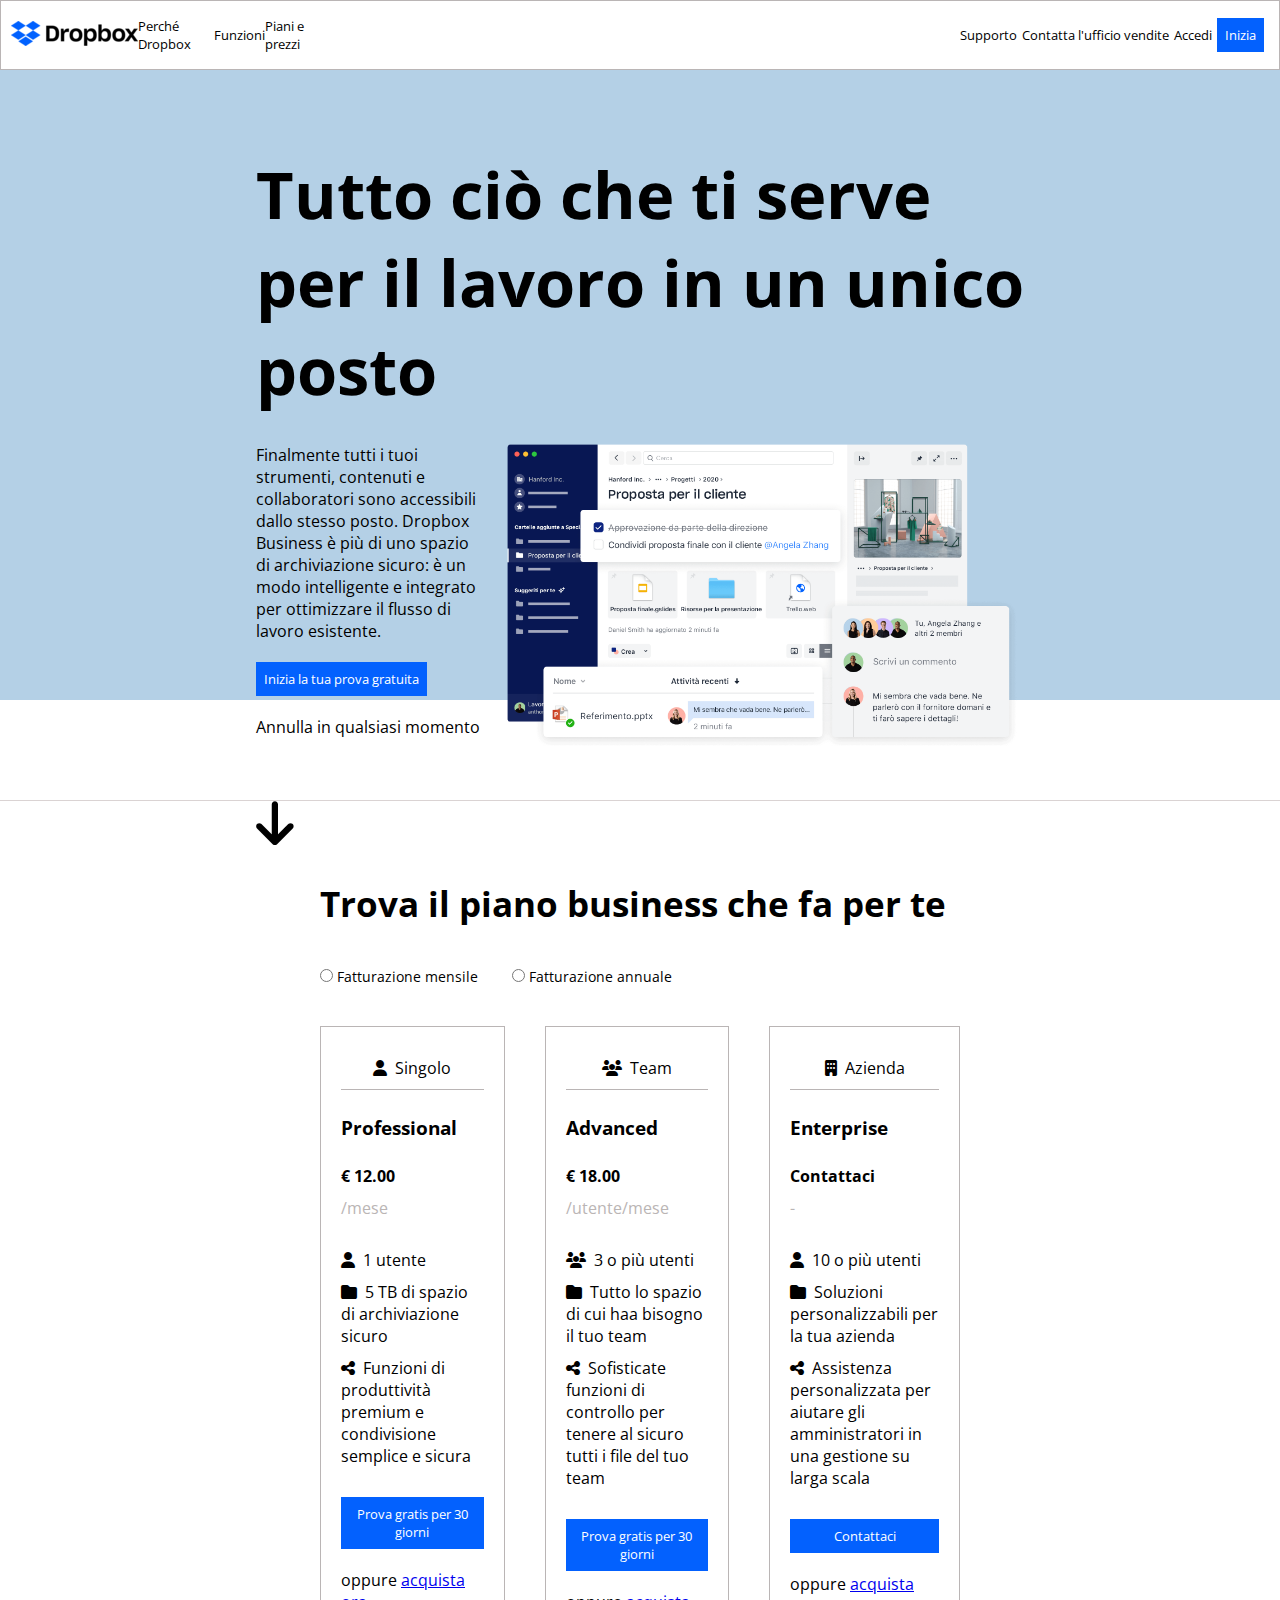
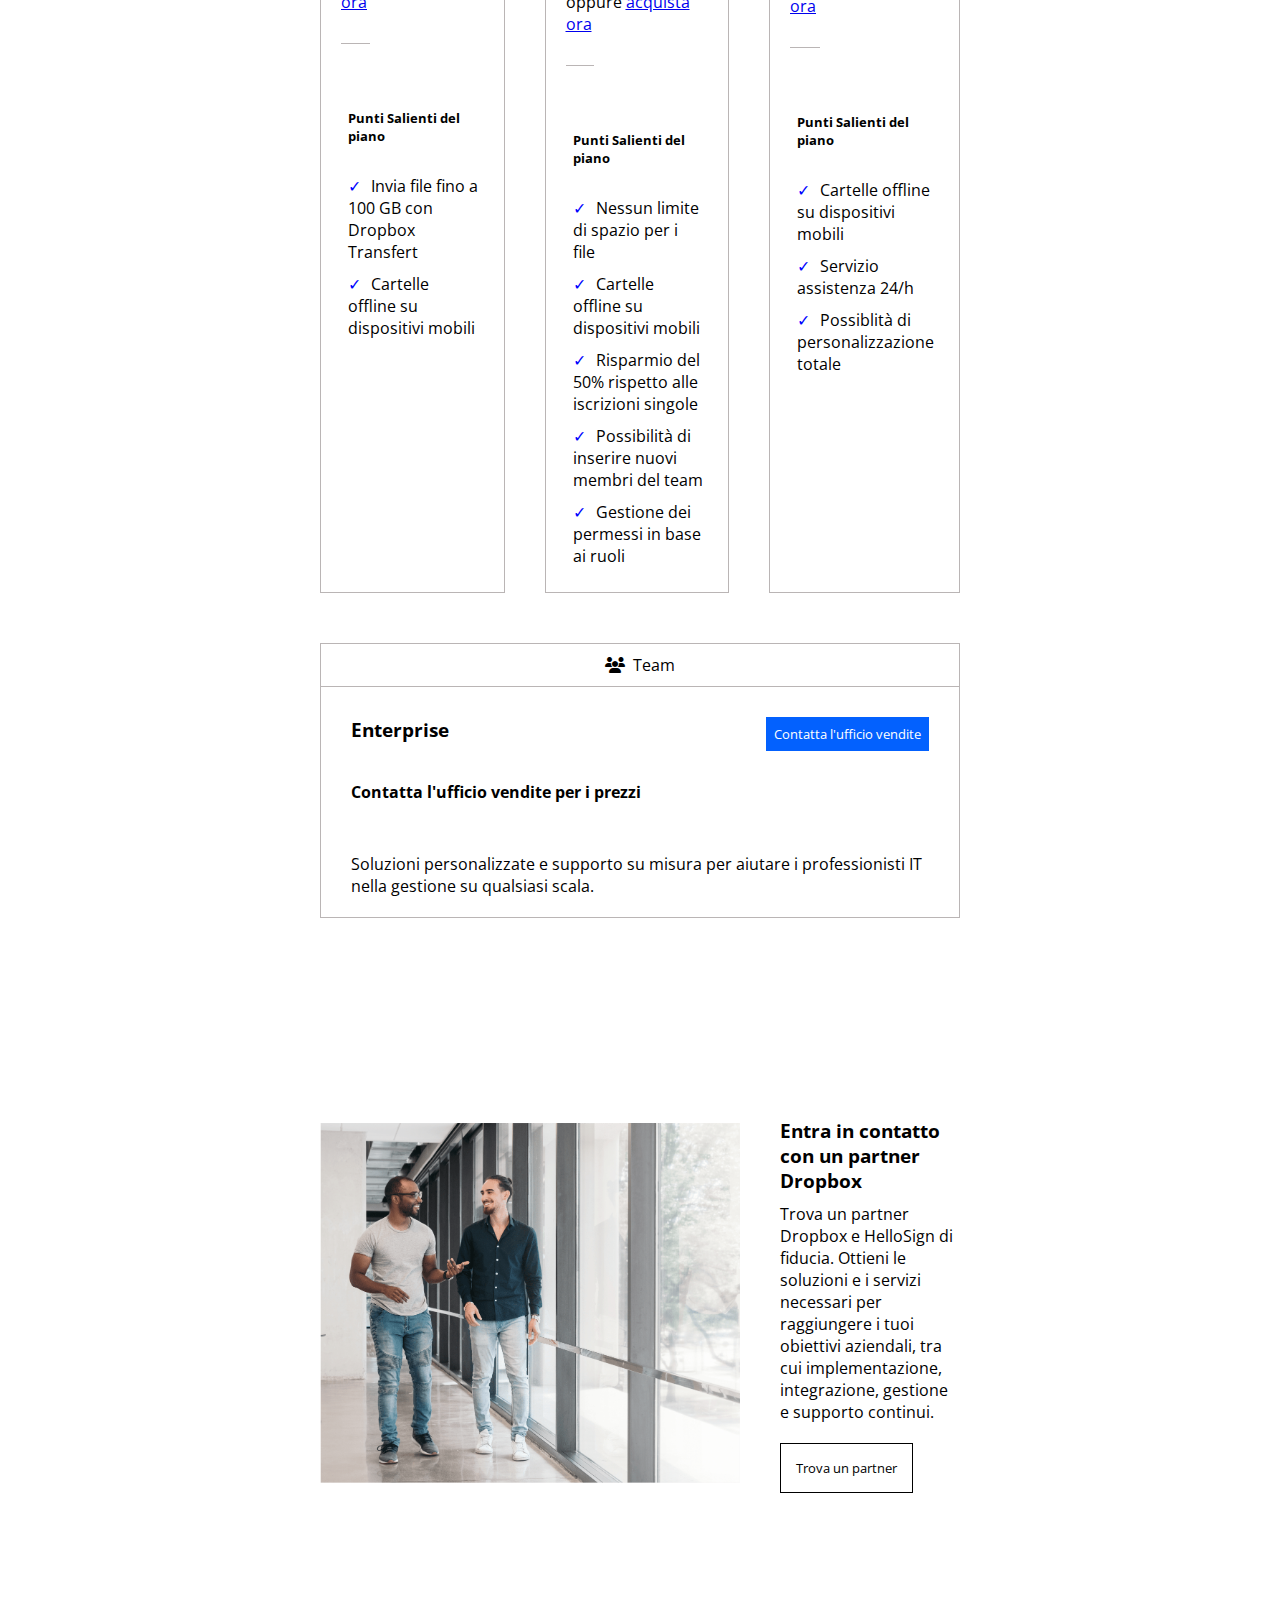
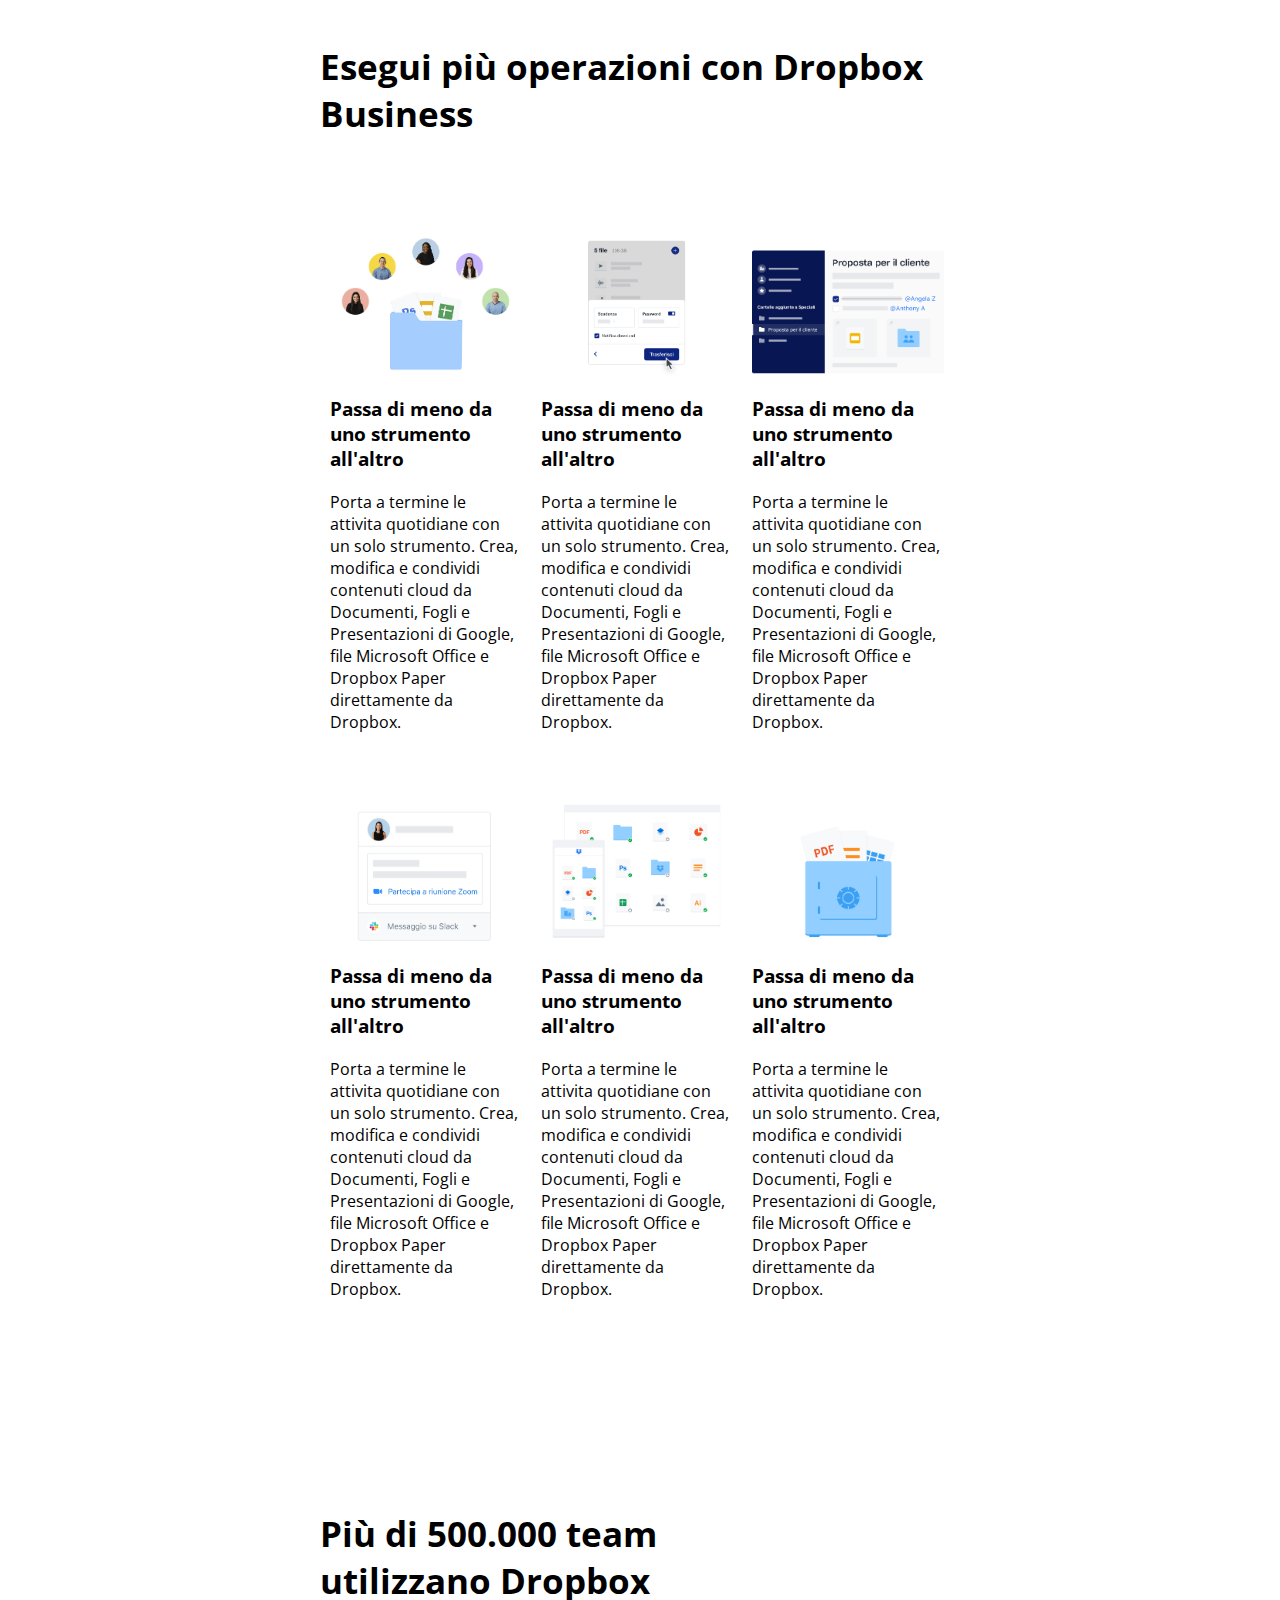
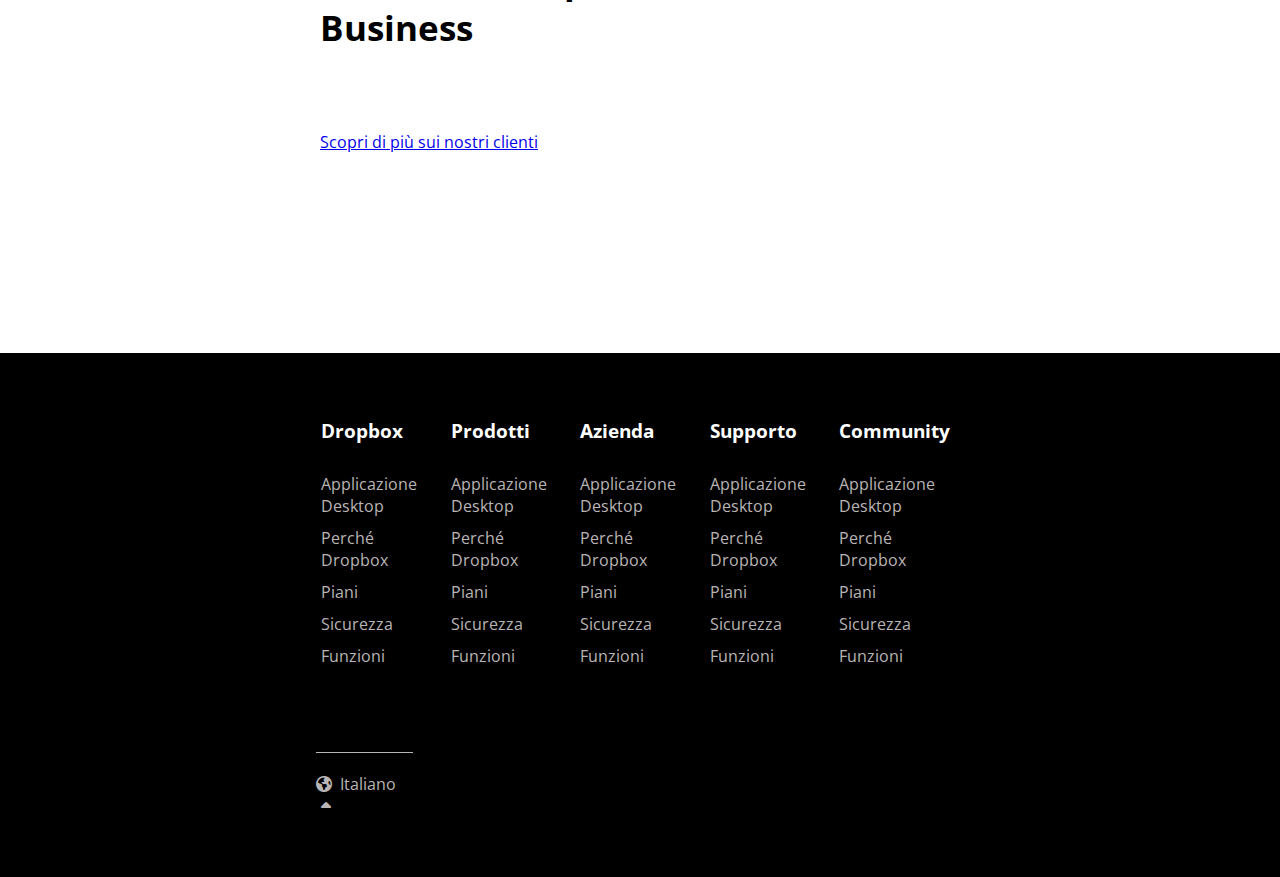
==== commit 61be6970: "fix css and update html" ====
--- a/index.html
+++ b/index.html
@@ -63,7 +63,7 @@
             <!--radio button-->
             <div class="choice">
             <label><input type="radio" name="opzione" value="1"/> Fatturazione mensile</label>
-            <label><input type="radio" name="opzione" value="2" class="year"/> Fatturazione annuale</label>
+            <label><input type="radio" name="opzione" value="2" class="yearly-invoicing"/> Fatturazione annuale</label>
             </div>
 
             <!--card-->
@@ -100,7 +100,7 @@
                      </ul>
 
                      <!--bottone prova gratis-->
-                     <button class="try-for-free">Prova gratis per 30 giorni</button>
+                     <button class="purchase-button">Prova gratis per 30 giorni</button>
 
                      <!--link acquista ora-->
                      <p class="purchase">oppure <a href="#">acquista ora</a></p>
@@ -108,7 +108,7 @@
                      <!--div per bordo separatore-->
                      <div class="purchase-line"></div>
 
-                     <!--lista punti salienti-->
+                     <!--lista vantaggi/punti salienti-->
                      <ul class="pro">
                         <li>
                            <h5>Punti Salienti del piano</h5>
@@ -148,7 +148,7 @@
                   </ul>
 
                    <!--bottone prova gratis-->
-                  <button class="try-for-free">Prova gratis per 30 giorni</button>
+                  <button class="purchase-button">Prova gratis per 30 giorni</button>
 
                   <!--link acquista ora-->
                   <p class="purchase">oppure <a href="#">acquista ora</a></p>
@@ -199,7 +199,7 @@
                   </ul>
 
                    <!--bottone contattaci-->
-                  <button class="try-for-free">Contattaci</button>
+                  <button class="purchase-button">Contattaci</button>
 
                   <!--link acquista ora-->
                   <p class="purchase">oppure <a href="#">acquista ora</a></p>
@@ -249,7 +249,7 @@
                      <img src="./img/partner.png" alt="due colleghi in ufficio"/>
                   </div>
                   <!--paragrafo-->
-                  <div class="partner-p">
+                  <div class="partner-text">
                      <h3>Entra in contatto con un partner Dropbox</h3>
                      <p>Trova un partner Dropbox e HelloSign di fiducia. Ottieni le soluzioni e i servizi necessari per raggiungere i tuoi obiettivi aziendali, tra cui implementazione, integrazione, gestione e supporto continui.</p>
                      <!--bottone-->
--- a/css/style.css
+++ b/css/style.css
@@ -8,37 +8,43 @@
     font-family:"Open Sans";
 }
 
+/*header*/
 header {
    position:fixed;
+   display:flex;
+   justify-content:center;
    background-color:white;
-    width:100%;
-    height:70px;
-}
-
+   width:100%;
+   height:70px;
+   border:1px solid rgb(186, 181, 181);
+}
+
+/*logo header*/
 .logo {
     display:flex;
     justify-content:center;
-    /*debug*/
-    padding:10px;
-}
-
+}
+
+/*navbar*/
 .navbar-header {
     display:flex;
-    align-items:center;
+    align-content:center;
     justify-content:space-between;
     width:100%;
-    padding-left:5px;
-    padding-right:15px;
-    font-size:12px;
-}
-
+    font-size:13px;
+    margin-right:10px;
+    margin-left:10px;
+}
+
+/*navbar sx e dx*/
 .navbar-header ul {
     display:flex;
-    justify-content:space-between;
+    justify-content:space-evenly;
     align-items:center;
     width:25%;
 }
 
+/*voci navbar*/
 .navbar-header ul li{
     display:flex;
     justify-content:space-between;
@@ -46,17 +52,29 @@
     list-style-type:none;
 }
 
+/*bordo inferiore al passaggio del mouse*/
+.underline:hover{
+    border-bottom:1px solid black;
+}
+
 .navbar-header ul li a {
     text-decoration:none;
     color:black;
 }
+
+/*tutti i bottoni*/
 button{
     background-color:#0361FE;
     color:white;
     border:none;
-    padding:5px;
-}
-
+    padding:8px;
+}
+
+button:hover{
+    background-color:rgba(0, 0, 255, 0.266);
+}
+
+/*jumbotron*/
 .jumbotron {
     width:100%;
     background-color:#B4D0E6;
@@ -68,6 +86,7 @@
     width:80%;
 }
 
+/*titolo principale*/
 h1 {
     margin:0 auto;
     width:60%;
@@ -75,6 +94,7 @@
     padding-top:150px;
 }
 
+/*contenuto principale jumbotron*/
 .jumbo-content{
     display:flex;
     justify-content:center;
@@ -82,18 +102,22 @@
     padding-top:30px;
 }
 
+/*blocco testo jumbotron*/
 .jumbo-paragraph{
     width:30%;
 }
+
 .jumbo-paragraph > * {
     margin-bottom:20px;
 }
 
+/*freccia jumbotron*/
 .fa-arrow-down {
-    margin-top:60px;
+    margin-top:40px;
     font-size:50px;
 }
 
+/*blocco immagine jumbotron*/
 .jumbo-image{
     width:70%;
 }
@@ -102,85 +126,164 @@
     max-width:100%;
 }
 
-/*plan*/
-
+/*blocco vuoto per bordo inferiore jumbotron*/
+.white{
+    border-top:1px solid rgb(218, 211, 211);
+    height:40px;
+    width:100%;
+    margin-top:100px;
+}
+
+/*container*/
 .container {
     margin:0 auto;
     width:50%;
 }
 
+/*sezione plan*/
 .plan{
-    /*debug*/
-    margin-top:100px;
-    border-top:1px solid rgb(186, 181, 181);
-}
-
+    margin-top:40px;
+}
+
+/*titolo secondario*/
 h2{
     font-size:35px;
-    margin-top:40px;
-    
-}
-
+    padding-bottom:40px;
+}
+
+/*radio button*/
 .choice {
-    margin-top:30px;
-    display:flex;
-    gap:10px;
-}
-
+    font-size:14px;
+}
+
+/*secondo radio button*/
+.yearly-invoicing {
+    margin-left:30px;
+}
+
+/*colonne*/
 .column{
     display:flex;
-    align-content: space-between; 
     gap:40px;
     margin-top:40px;
-    height:800px;
-}
-
-.head{
+}
+
+/*icone colonne*/
+.fa-solid{
+    margin-right:4px;
+}
+
+/*titolo card*/
+.card-header{
+    border-bottom:1px solid rgb(186, 181, 181);
     text-align:center;
-    border-bottom:1px solid rgb(186, 181, 181);
-}
-
-.check {
+    padding:10px;
+}
+
+/*singole card*/
+.card{
+    width:33%;
+    border:1px solid rgb(186, 181, 181);
+    padding:20px;
+    height:auto;
+}
+
+/*primo blocco card*/
+.card h3, .card h4, .period{
+    margin-top:25px;
+    margin-bottom:10px;
+}
+
+.period{
+    color: rgb(186, 181, 181);
+}
+
+/*bottone card*/
+.card button{
+    width:100%;
+}
+
+/*elementi liste card e in generale*/
+li{
+    list-style-type:none; 
+}
+
+/*lista servizi offerti*/
+.services{
+    margin-top:30px;
+    margin-bottom:30px;
+}
+
+.services li {
+    margin-bottom:10px;
+}
+
+/*bottone card*/
+.purchase-button{
+    margin-bottom:20px;
+    text-align:center;
+}
+
+h5{
+    margin-top:20px;
+    margin-bottom:20px;
+}
+
+/*linea grigia sotto link card*/
+.purchase-line{
+    width:20%;
+    margin-top:30px;
+    margin-bottom:40px;
+    border-bottom: 1px solid rgb(186, 181, 181);
+}
+
+/*lista dei vantaggi*/
+.pro li {
+    margin-left:2px;
+    padding:5px;
+}
+
+/*spunta blu*/
+.check:before {
+    content:"\2713";
     color:blue;
-}
-
-.card{
-    display:flex;
-    flex-direction:column;  
-    justify-content:space-around;
-    align-content:center;
-    width:33%;
-    padding: 5px 30px;
+    margin-right:10px;
+}
+
+/*blocco enterprise*/
+.contact-office {
+    margin-top:50px;
     border:1px solid rgb(186, 181, 181);
 }
 
-.team {
-    margin-top:40px;
-    border:1px solid rgb(186, 181, 181);
-}
-
-.team-body{
+/*blocco enterprise + bottone*/
+.enterprise-office{
     display:flex;
     justify-content:space-between;
-    align-items:center;
 }
 
 .enterprise>*{
-    padding:10px;
+    padding-top:30px;
+    padding-left:30px;
+    padding-right:30px;
 }
 
 .enterprise > :last-child {
     margin-top: 20px;
-}
-
+    margin-bottom:20px;
+}
+
+/*sezione partner*/
 .partner-content {
     display:flex;
     align-items:center;
     justify-content:center;
     gap:40px;
-    height:700px;
-}
-
+    margin-top:200px;
+    margin-bottom:150px;
+}
+
+/*immagine sezione partner*/
 .partner-image{
     width:70%;
 }
@@ -189,37 +292,41 @@
     max-width:100%;
 }
 
-.partner-p{
+/*blocco testo sezione partner*/
+.partner-text{
     width:30%;
 }
 
-.partner-p p {
+.partner-text p {
     margin-top:10px;
     margin-bottom:20px;
 }
 
-.partner-p button{
+/*bottone sezione partner*/
+.partner-text button{
     background-color:white;
     color:black;
-    border: 1px solid rgb(186, 181, 181);
-}
-
+    border: 1px solid black;
+    padding:15px;
+}
+
+/*blocco card sezione operation*/
 .operation-content{
     margin:0 auto;
     display:flex;
     flex-wrap:wrap;
-    justify-content:center;
     align-items:center;
     background-color:white;
-    width:100%
-}
-
+}
+
+/*singole card*/
 .card-business{
     margin-top:40px;
     padding:10px;
     width:33%;
 }
 
+/*immagine card*/
 .card-business-image {
     width:100%;
     height:60%;
@@ -229,53 +336,44 @@
     max-width:100%;
 }
 
-.card-business-p {
-    height:40%;
-    width:100%;
-}
-
+/*tiotli card*/
 .card-business-p h3 {
-    width:100%;
     margin-top:10px;
     margin-bottom:20px;
 }
 
 .operation-content h2 {
-    font-size:35px;
     margin-bottom:30px;
 }
 
+/*sezione clienti*/
 .clients {
     margin-top:200px;
     width:70%;
 }
 
+/*titolo sezione clienti*/
 .clients-content h2{
     margin-bottom:40px;
 }
 
-
-
+/*footer*/
 footer {
     margin-top:200px;
-    padding-bottom:50px;
     background-color:black;  
 }
 
+/*contenuto footer*/
 .footer-content{
     margin:0 auto;
-    width:80%;
+    width:60%;
     padding:60px;
 }
+
+/*navbar footer*/
 .navbar-footer{
     display:flex;
     justify-content:space-between;
-    gap:10px;
-}
-
-
-.navbar-footer ul {
-    list-style-type:none;    
 }
 
 .navbar-footer li {
@@ -283,24 +381,28 @@
     color:rgb(186, 181, 181); 
 }
 
+/*prime voci navbar footer*/
 footer h3{
     color:white;
     margin-bottom:20px;
 }
 
+/*blocco scelta lingua*/
 .choice-language {
-    width:10%;
+    width:15%;
     color:rgb(186, 181, 181); 
     border-top:1px solid rgb(186, 181, 181); 
     margin-top: 80px;
-    padding-top:50px;
-}
-
+    padding-top:20px;
+}
+
+/*icona pianeta blocco scelta lingua*/
 .fa-earth-americas {
-    margin-right:3px;
-}
-
+    margin-right:8px;
+}
+
+/*icona freccia blocco scelta lingua*/
 .fa-caret-up{
-    margin-left:2px;
+    margin-left:5px;
 }
     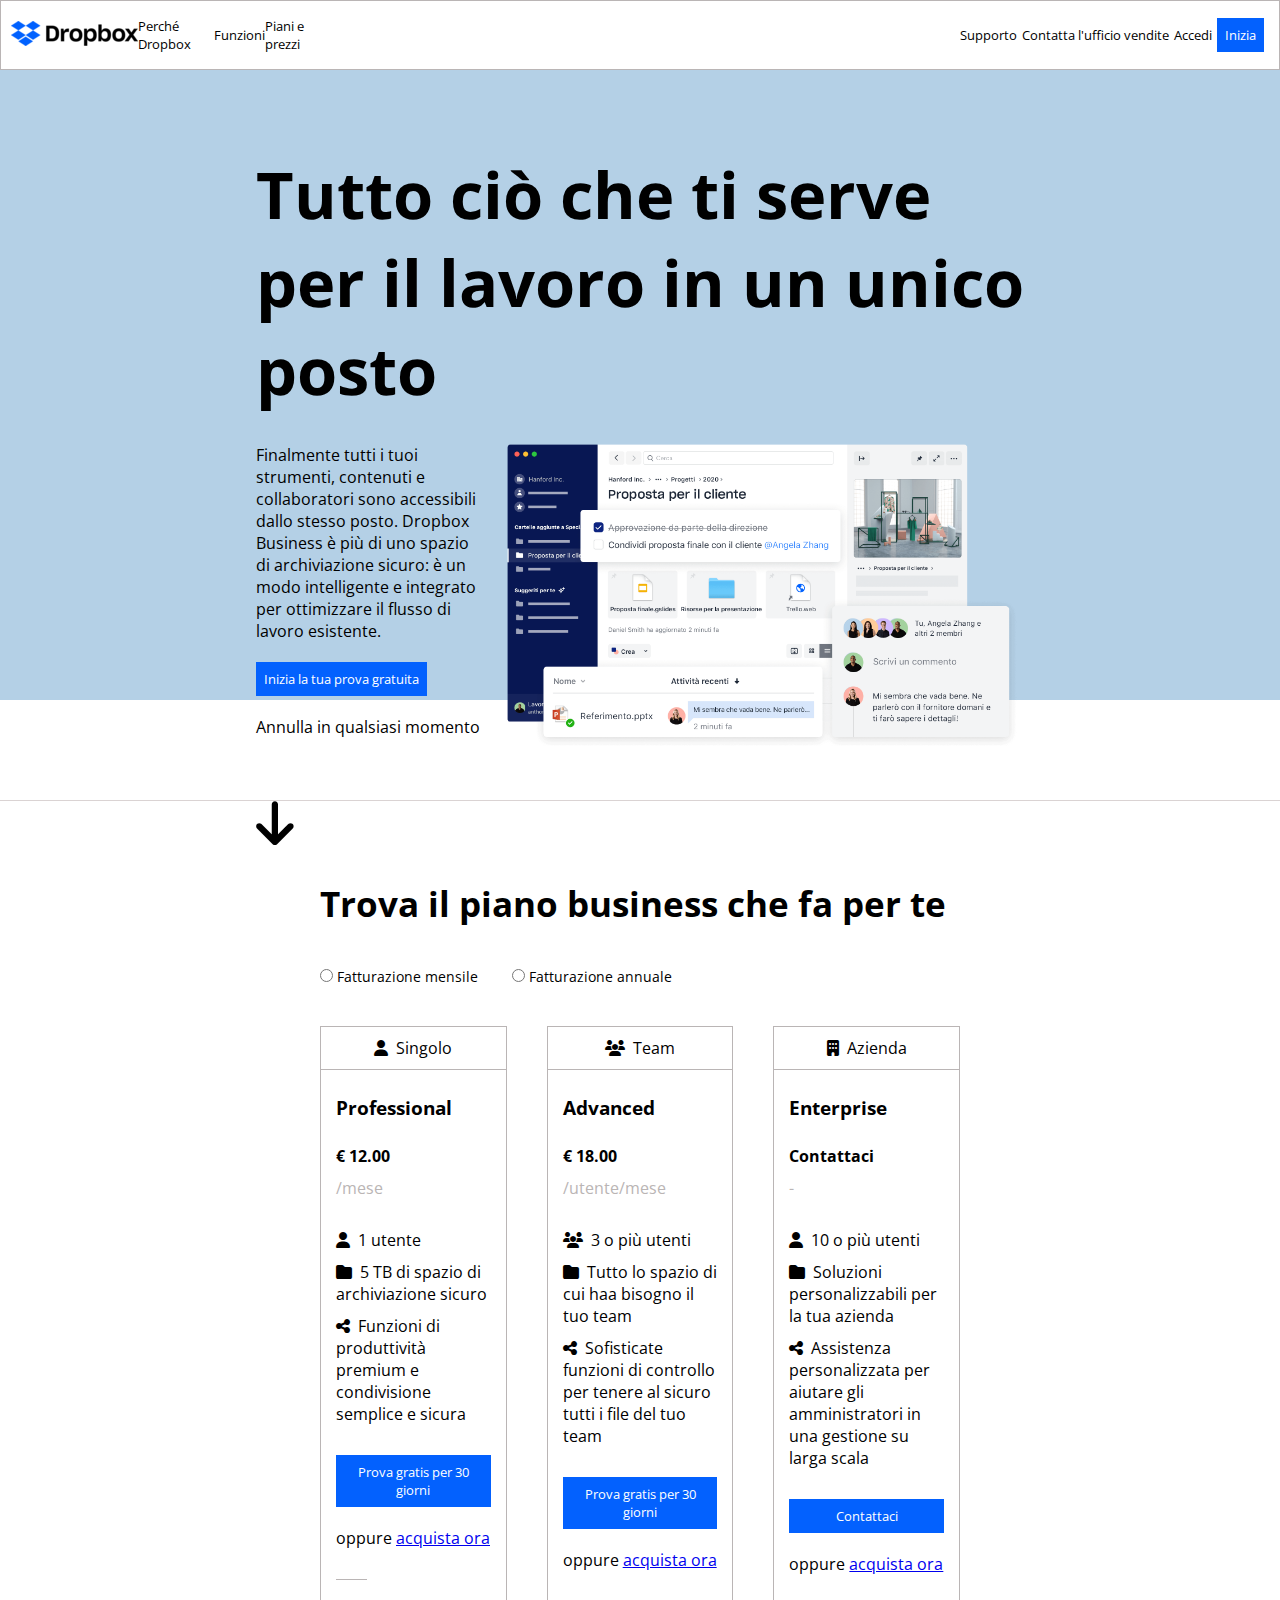
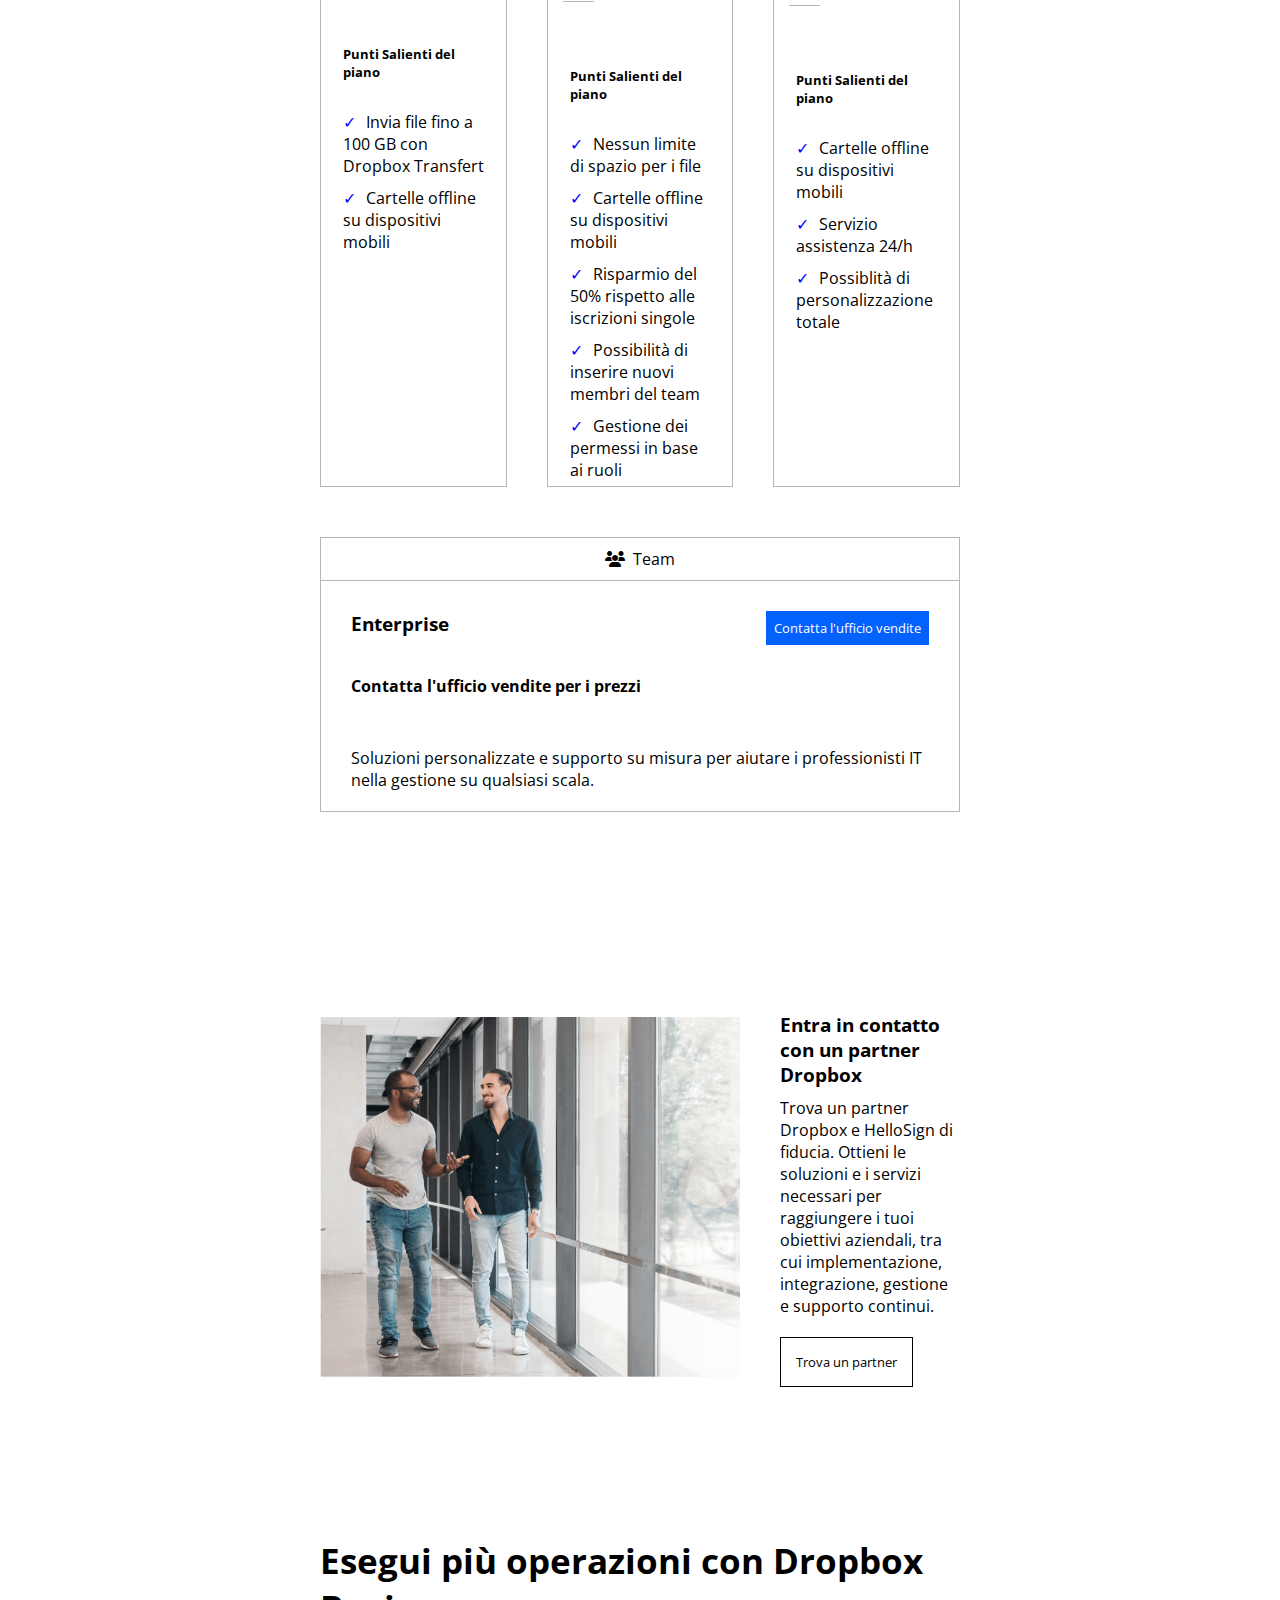
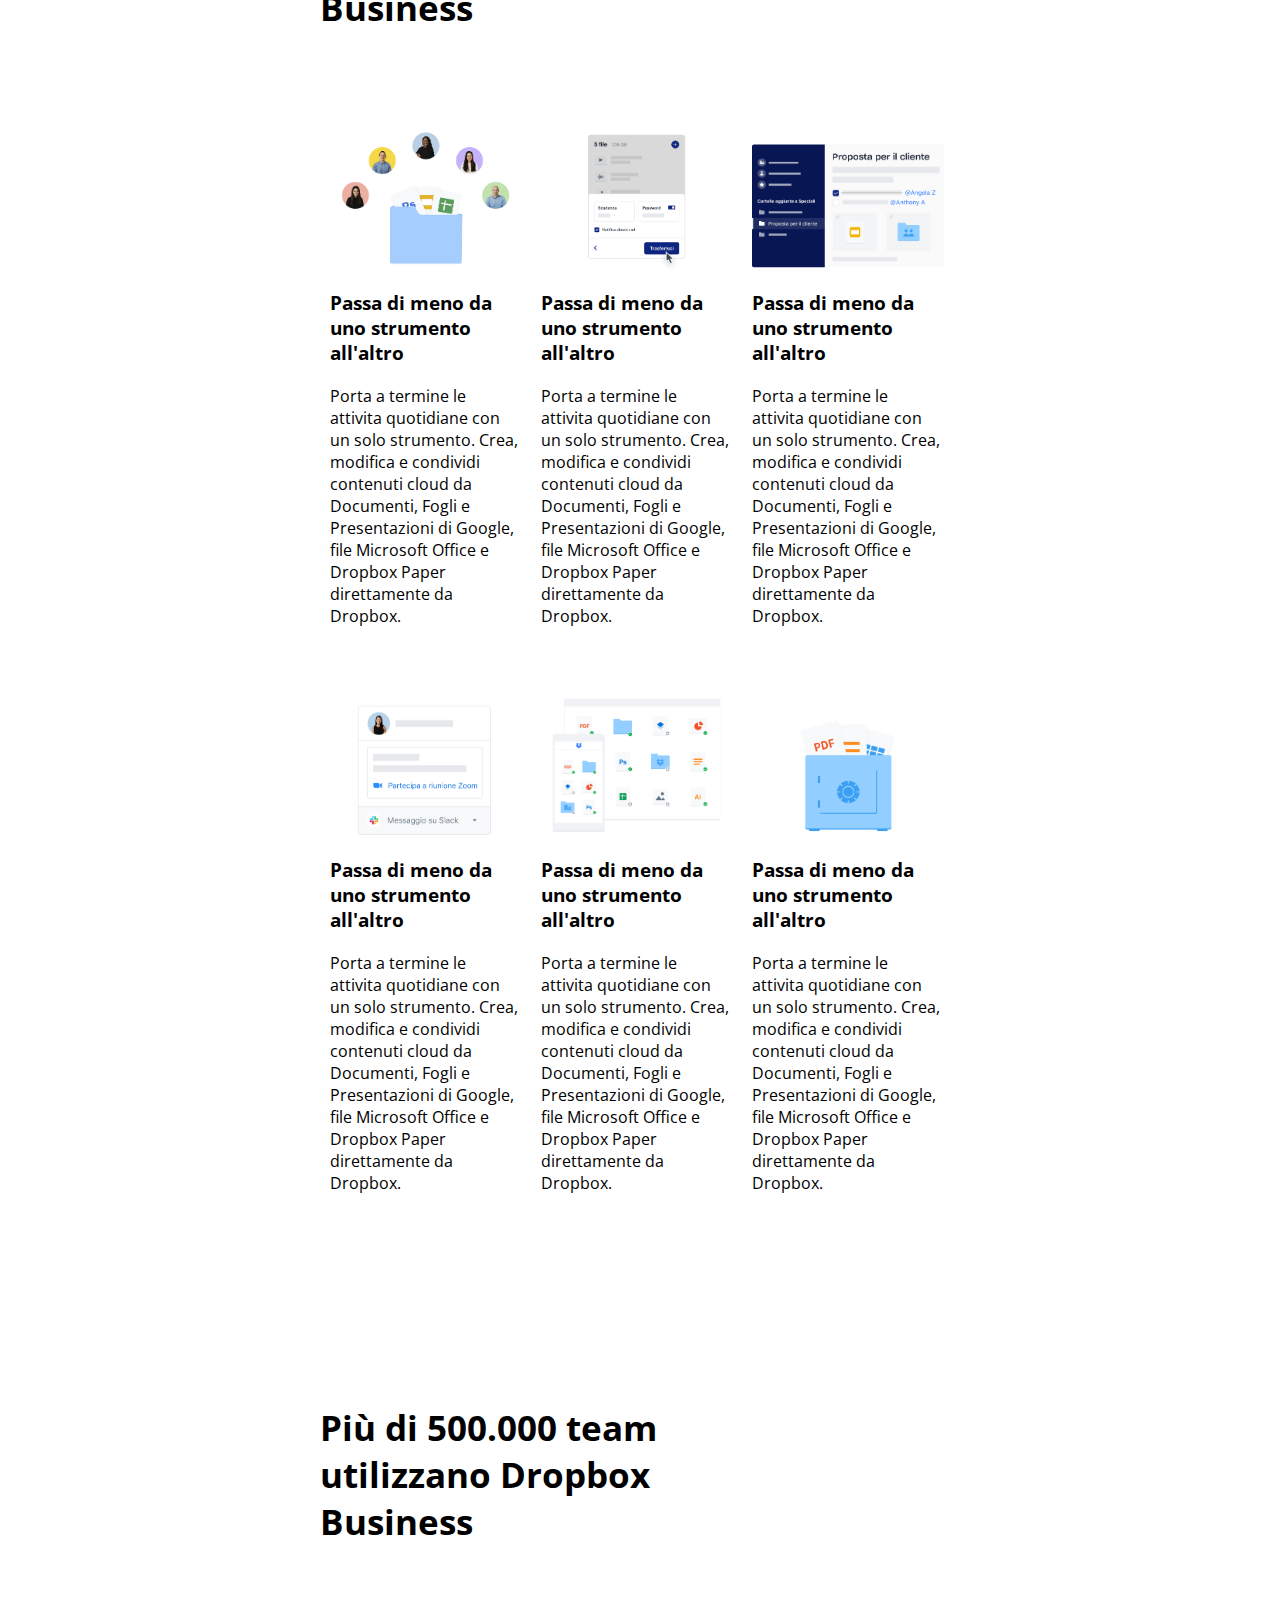
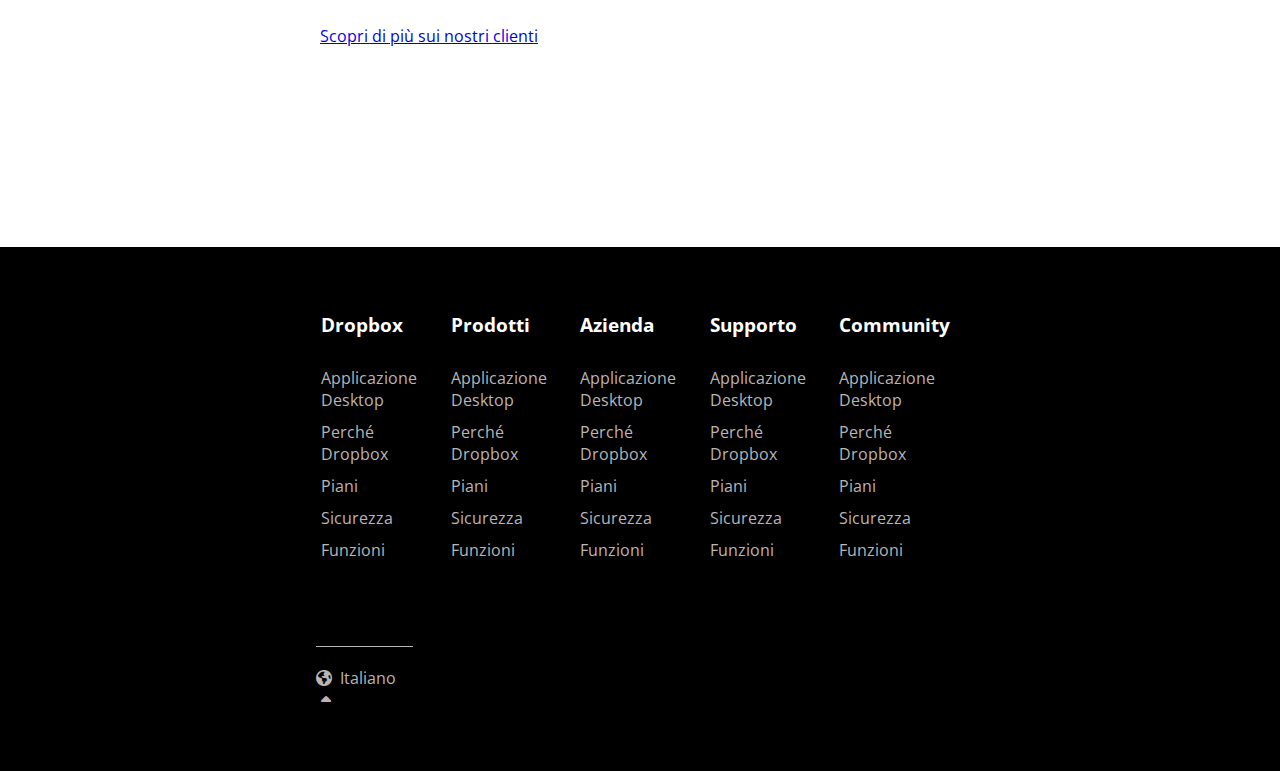
==== commit 685764e3: "fix border columns" ====
--- a/index.html
+++ b/index.html
@@ -66,158 +66,165 @@
             <label><input type="radio" name="opzione" value="2" class="yearly-invoicing"/> Fatturazione annuale</label>
             </div>
 
-            <!--card-->
-            <div class="column">
-
-                <!--card singolo-->
-               <div class="card">
-                  <div class="card-content">
+             <!--card-->
+             <div class="column">
+
+               <!--card singolo-->
+              <div class="card">
+                 <div class="card-content">
+                   <!--titolo card con icona-->
+                    <div class="card-header">
+                       <i class="fa-solid fa-user"></i>
+                       <span>Singolo</span>
+                    </div>
+                    <div class="card-text">
+                       <!--tipo e prezzo-->
+                    <h3>Professional</h3>
+                    <h4>€ 12.00</h4>
+                    <span class="period">/mese</span>
+                    
+                    <!--servizi offerti-->
+                    <ul class="services">
+                       <li>
+                          <i class="fa-solid fa-user"></i>
+                          <span>1 utente</span>
+                       </li>
+                       <li>
+                          <i class="fa-solid fa-folder"></i>
+                          <span>5 TB di spazio di archiviazione sicuro</span>
+                       </li>
+                       <li>
+                          <i class="fa-solid fa-share-nodes"></i>
+                          <span>Funzioni di produttività premium e condivisione semplice e sicura</span>
+                       </li>
+                    </ul>
+
+                    <!--bottone prova gratis-->
+                    <button class="purchase-button">Prova gratis per 30 giorni</button>
+
+                    <!--link acquista ora-->
+                    <p class="purchase">oppure <a href="#">acquista ora</a></p>
+
+                    <!--div per bordo separatore-->
+                    <div class="purchase-line"></div>
+
+                    <!--lista vantaggi/punti salienti-->
+                    <ul class="pro">
+                       <li>
+                          <h5>Punti Salienti del piano</h5>
+                       </li>
+                       <li class="check">Invia file fino a 100 GB con Dropbox Transfert</li>
+                       <li class="check">Cartelle offline su dispositivi mobili</li>
+                    </ul>
+                    </div>
+                 </div>
+               </div>
+             
+              <!--card team-->
+              <div class="card">
+                 <div class="card-content">
                     <!--titolo card con icona-->
-                     <div class="card-header">
-                        <i class="fa-solid fa-user"></i>
-                        <span>Singolo</span>
-                     </div>
-
-                     <!--tipo e prezzo-->
-                     <h3>Professional</h3>
-                     <h4>€ 12.00</h4>
-                     <span class="period">/mese</span>
-                     
-                     <!--servizi offerti-->
-                     <ul class="services">
-                        <li>
-                           <i class="fa-solid fa-user"></i>
-                           <span>1 utente</span>
-                        </li>
-                        <li>
-                           <i class="fa-solid fa-folder"></i>
-                           <span>5 TB di spazio di archiviazione sicuro</span>
-                        </li>
-                        <li>
-                           <i class="fa-solid fa-share-nodes"></i>
-                           <span>Funzioni di produttività premium e condivisione semplice e sicura</span>
-                        </li>
-                     </ul>
-
-                     <!--bottone prova gratis-->
-                     <button class="purchase-button">Prova gratis per 30 giorni</button>
-
-                     <!--link acquista ora-->
-                     <p class="purchase">oppure <a href="#">acquista ora</a></p>
-
-                     <!--div per bordo separatore-->
-                     <div class="purchase-line"></div>
-
-                     <!--lista vantaggi/punti salienti-->
-                     <ul class="pro">
-                        <li>
-                           <h5>Punti Salienti del piano</h5>
-                        </li>
-                        <li class="check">Invia file fino a 100 GB con Dropbox Transfert</li>
-                        <li class="check">Cartelle offline su dispositivi mobili</li>
-                     </ul>
-                  </div>
-                </div>
-              
-               <!--card team-->
-               <div class="card">
-                <!--titolo card con icona-->
-                  <div class="card-header">
-                     <i class="fa-solid fa-users"></i>
-                     <span>Team</span>
-                  </div>
-                  <!--tipo e prezzo-->
-                  <h3>Advanced</h3>
-                  <h4>€ 18.00</h4>
-                  <span class="period">/utente/mese</span>	
-                
-                  <!--servizi offerti-->
-                  <ul class="services">
-                     <li>
-                        <i class="fa-solid fa-users"></i>
-                        <span>3 o più utenti</span>
-                     </li>
-                     <li>
-                        <i class="fa-solid fa-folder"></i>
-                        <span>Tutto lo spazio di cui haa bisogno il tuo team</span>
-                     </li>
-                     <li>
-                        <i class="fa-solid fa-share-nodes"></i>
-                        <span>Sofisticate funzioni di controllo per tenere al sicuro tutti i file del tuo team</span>
-                     </li>
-                  </ul>
-
-                   <!--bottone prova gratis-->
-                  <button class="purchase-button">Prova gratis per 30 giorni</button>
-
-                  <!--link acquista ora-->
-                  <p class="purchase">oppure <a href="#">acquista ora</a></p>
-
-                   <!--div per bordo separatore-->
-                  <div class="purchase-line"></div>
-
-                  <!--lista punti salienti-->
-                  <ul class="pro">
-                     <li>
-                        <h5>Punti Salienti del piano</h5>
-                     </li>
-                     <li class="check">Nessun limite di spazio per i file</li>
-                     <li class="check">Cartelle offline su dispositivi mobili</li>
-                     <li class="check">Risparmio del 50% rispetto alle iscrizioni singole</li>
-                     <li class="check">Possibilità di inserire nuovi membri del team</li>
-                     <li class="check">Gestione dei permessi in base ai ruoli</li>
-                  </ul>
-               </div>
-
-              <!--card azienda-->
-               <div class="card">
-                <!--titolo card con icona-->
-                  <div class="card-header">
-                     <i class="fa-solid fa-building"></i>
-                     <span>Azienda</span>
-                  </div>
-
-                  <!--tipo e prezzo-->
-                  <h3>Enterprise</h3>
-                  <h4>Contattaci</h4>
-                  <span class="period">-</span>	
-
-                  <!--servizi offerti-->
-                  <ul class="services">
-                     <li>
-                        <i class="fa-solid fa-user"></i>
-                        <span>10 o più utenti</span>
-                     </li>
-                     <li>
-                        <i class="fa-solid fa-folder"></i>
-                        <span>Soluzioni personalizzabili per la tua azienda</span>
-                     </li>
-                     <li>
-                        <i class="fa-solid fa-share-nodes"></i>
-                        <span>Assistenza personalizzata per aiutare gli amministratori in una gestione su larga scala</span>
-                     </li>
-                  </ul>
-
-                   <!--bottone contattaci-->
-                  <button class="purchase-button">Contattaci</button>
-
-                  <!--link acquista ora-->
-                  <p class="purchase">oppure <a href="#">acquista ora</a></p>
-
-                   <!--div per bordo separatore-->
-                  <div class="purchase-line"></div>
-
-                  <!--lista punti salienti-->
-                  <ul class="pro">
-                     <li>
-                        <h5>Punti Salienti del piano</h5>
-                     </li>
-                     <li class="check">Cartelle offline su dispositivi mobili</li>
-                     <li class="check">Servizio assistenza 24/h</li>
-                     <li class="check">Possiblità di personalizzazione totale</li>
-                  </ul>
-               </div>
-            </div>
+                    <div class="card-header">
+                       <i class="fa-solid fa-users"></i>
+                       <span>Team</span>
+                    </div>
+                    <div class="card-text">
+                       <!--tipo e prezzo-->
+                       <h3>Advanced</h3>
+                       <h4>€ 18.00</h4>
+                       <span class="period">/utente/mese</span>	
+                    
+                       <!--servizi offerti-->
+                       <ul class="services">
+                          <li>
+                             <i class="fa-solid fa-users"></i>
+                             <span>3 o più utenti</span>
+                          </li>
+                          <li>
+                             <i class="fa-solid fa-folder"></i>
+                             <span>Tutto lo spazio di cui haa bisogno il tuo team</span>
+                          </li>
+                          <li>
+                             <i class="fa-solid fa-share-nodes"></i>
+                             <span>Sofisticate funzioni di controllo per tenere al sicuro tutti i file del tuo team</span>
+                          </li>
+                       </ul>
+
+                       <!--bottone prova gratis-->
+                       <button class="purchase-button">Prova gratis per 30 giorni</button>
+
+                       <!--link acquista ora-->
+                       <p class="purchase">oppure <a href="#">acquista ora</a></p>
+
+                       <!--div per bordo separatore-->
+                       <div class="purchase-line"></div>
+
+                       <!--lista punti salienti-->
+                       <ul class="pro">
+                          <li>
+                             <h5>Punti Salienti del piano</h5>
+                          </li>
+                          <li class="check">Nessun limite di spazio per i file</li>
+                          <li class="check">Cartelle offline su dispositivi mobili</li>
+                          <li class="check">Risparmio del 50% rispetto alle iscrizioni singole</li>
+                          <li class="check">Possibilità di inserire nuovi membri del team</li>
+                          <li class="check">Gestione dei permessi in base ai ruoli</li>
+                       </ul>
+                    </div>
+                 </div>
+              </div>
+
+             <!--card azienda-->
+              <div class="card">
+               <!--titolo card con icona-->
+                 <div class="card-header">
+                    <i class="fa-solid fa-building"></i>
+                    <span>Azienda</span>
+                 </div>
+                 <div class="card-text">
+                    <!--tipo e prezzo-->
+                    <h3>Enterprise</h3>
+                    <h4>Contattaci</h4>
+                    <span class="period">-</span>	
+
+                    <!--servizi offerti-->
+                    <ul class="services">
+                       <li>
+                          <i class="fa-solid fa-user"></i>
+                          <span>10 o più utenti</span>
+                       </li>
+                       <li>
+                          <i class="fa-solid fa-folder"></i>
+                          <span>Soluzioni personalizzabili per la tua azienda</span>
+                       </li>
+                       <li>
+                          <i class="fa-solid fa-share-nodes"></i>
+                          <span>Assistenza personalizzata per aiutare gli amministratori in una gestione su larga scala</span>
+                       </li>
+                    </ul>
+
+                    <!--bottone contattaci-->
+                    <button class="purchase-button">Contattaci</button>
+
+                    <!--link acquista ora-->
+                    <p class="purchase">oppure <a href="#">acquista ora</a></p>
+
+                    <!--div per bordo separatore-->
+                    <div class="purchase-line"></div>
+
+                    <!--lista punti salienti-->
+                    <ul class="pro">
+                       <li>
+                          <h5>Punti Salienti del piano</h5>
+                       </li>
+                       <li class="check">Cartelle offline su dispositivi mobili</li>
+                       <li class="check">Servizio assistenza 24/h</li>
+                       <li class="check">Possiblità di personalizzazione totale</li>
+                    </ul>
+                 </div>
+              </div>
+           </div>
+
             <!--colonna team enterprise-->
             <div class="contact-office">
                 <!--titolo card con icona-->
--- a/css/style.css
+++ b/css/style.css
@@ -183,9 +183,11 @@
 /*singole card*/
 .card{
     width:33%;
-    border:1px solid rgb(186, 181, 181);
-    padding:20px;
-    height:auto;
+    border:1px solid rgb(186, 181, 181);   
+}
+
+.card-text{
+    padding: 0 15px;
 }
 
 /*primo blocco card*/
